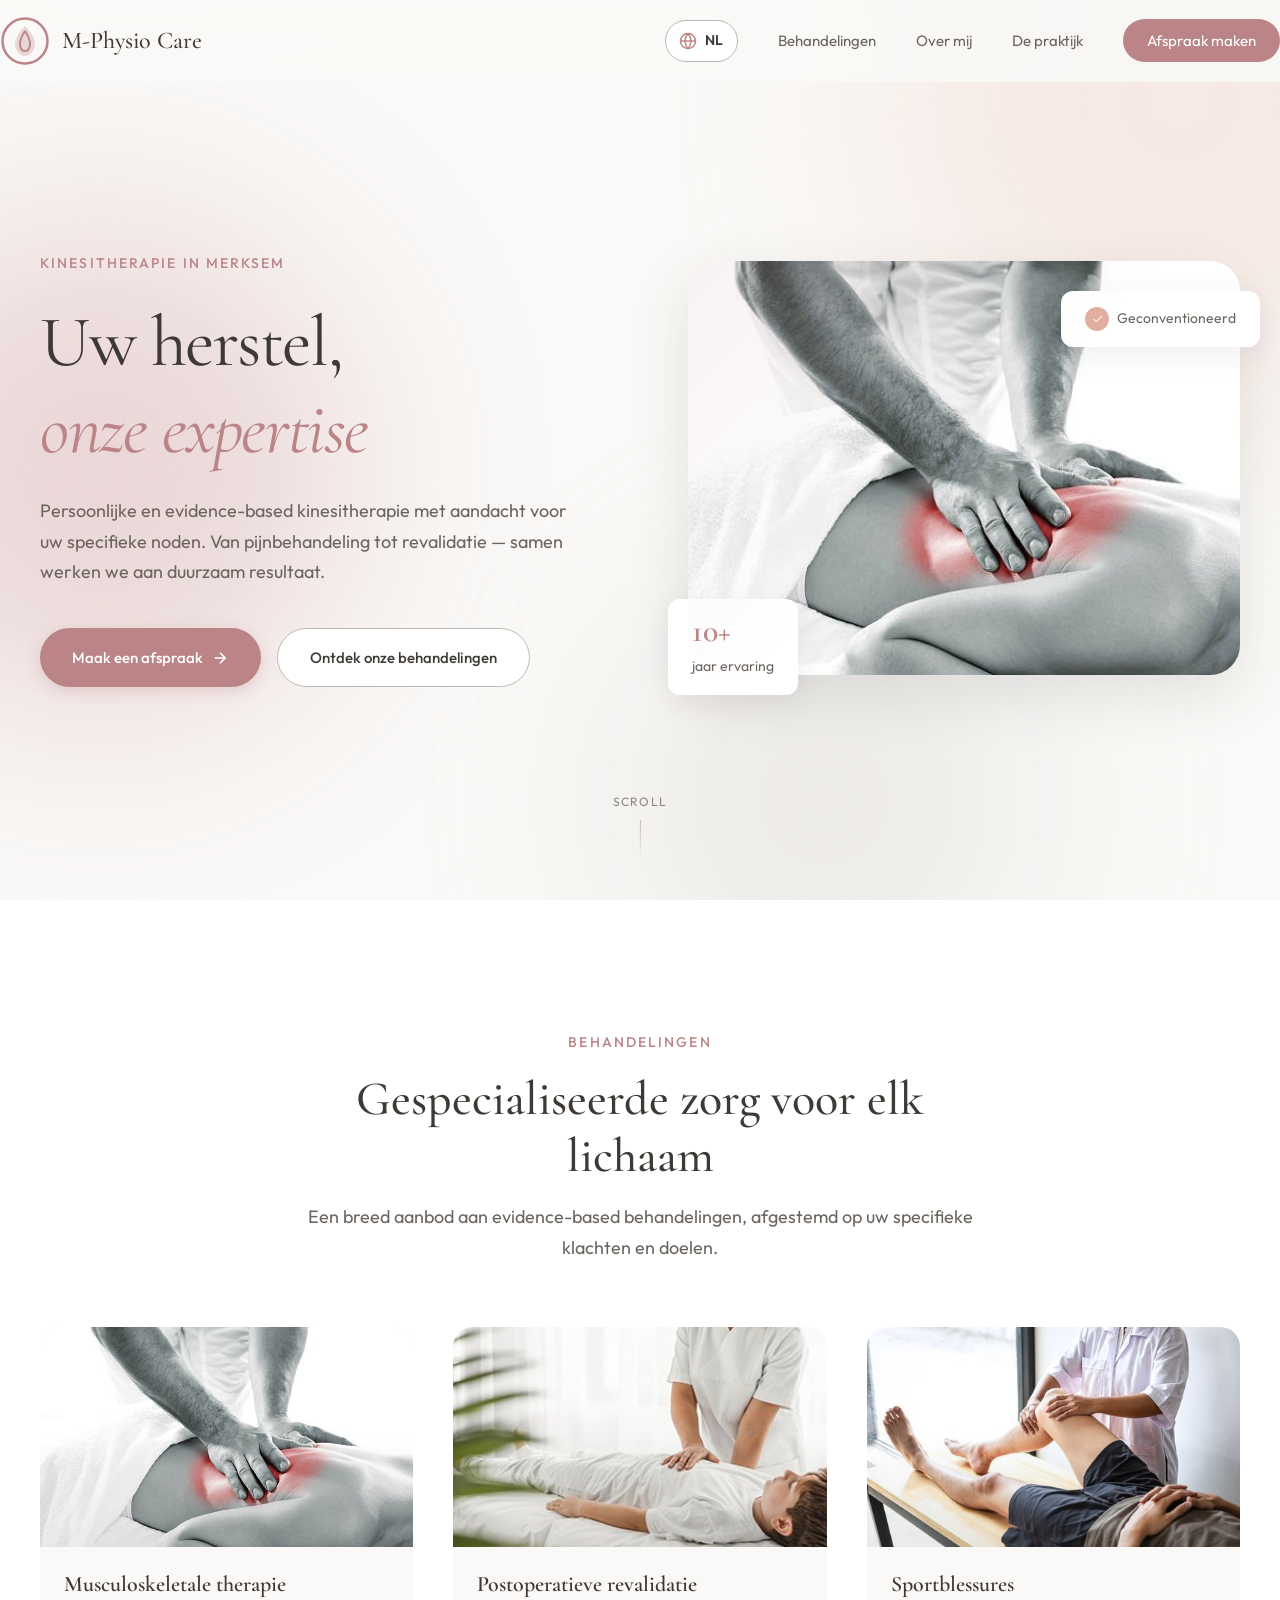
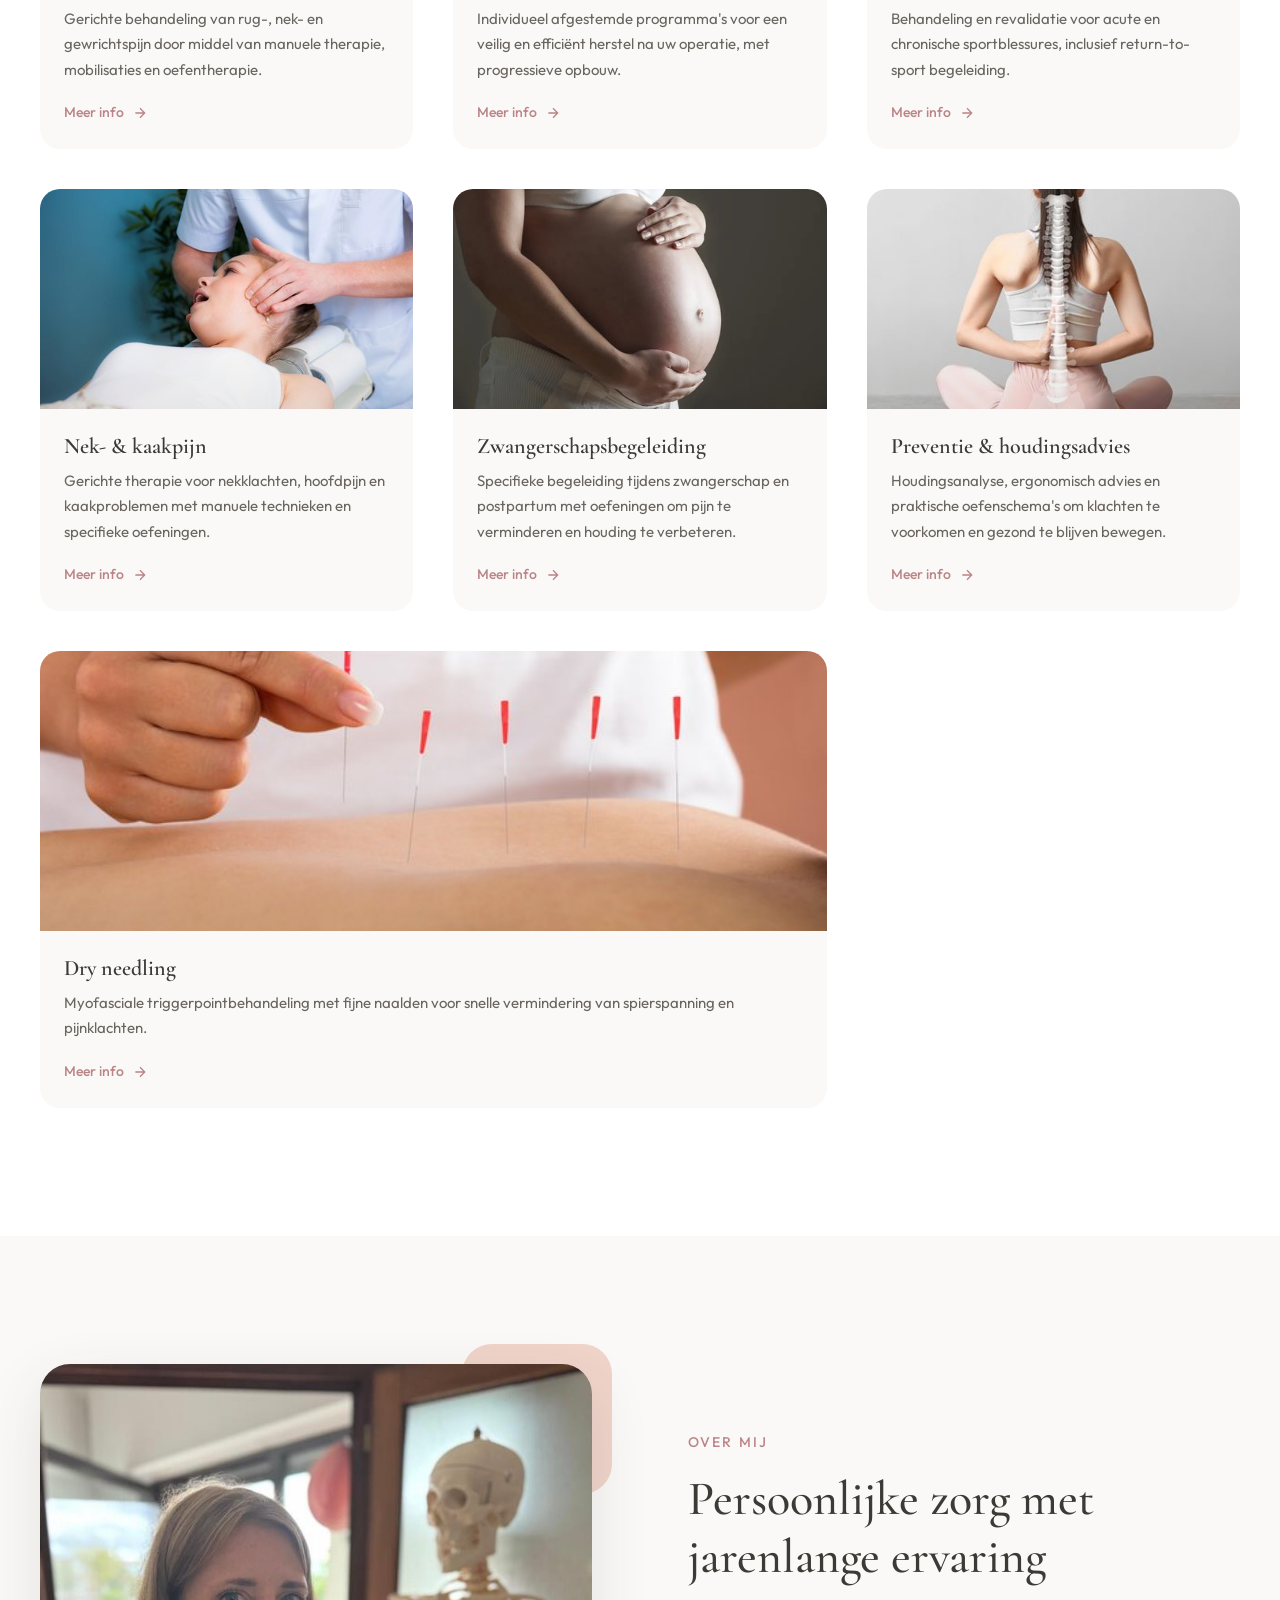
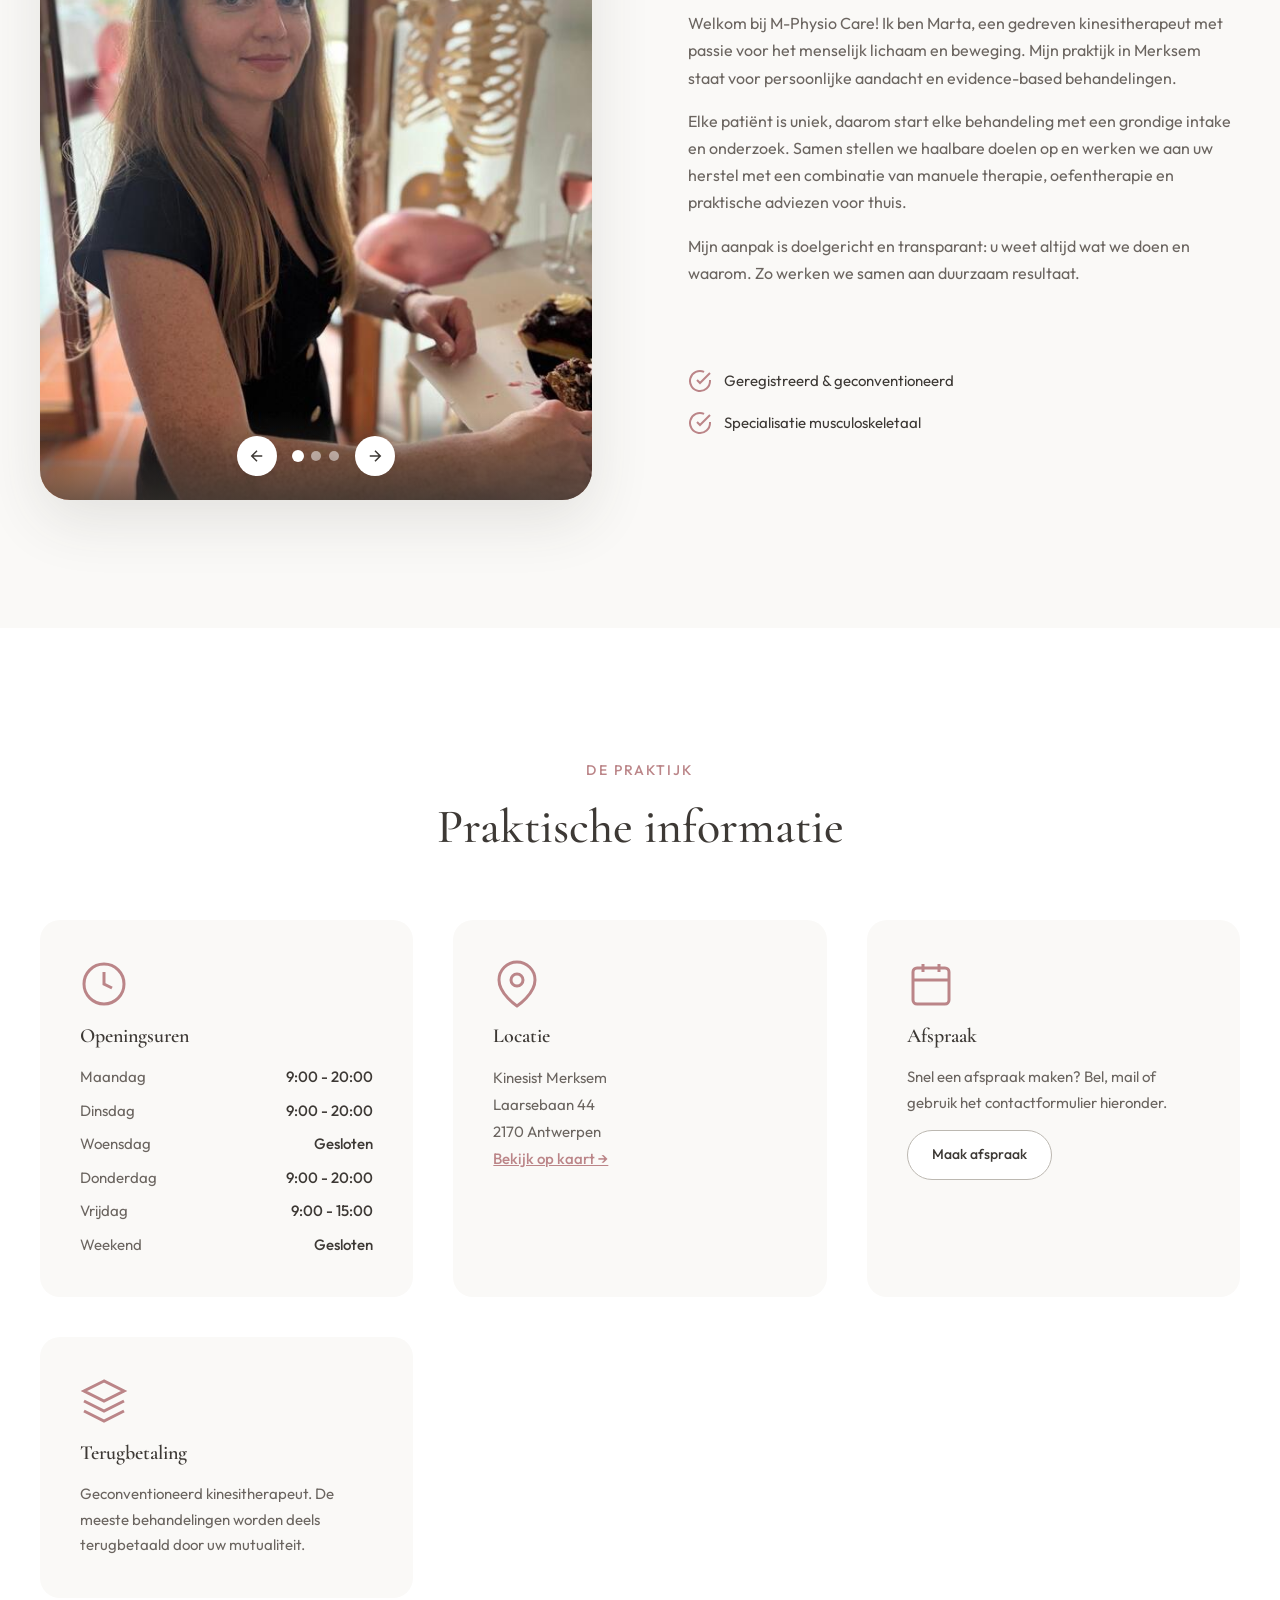
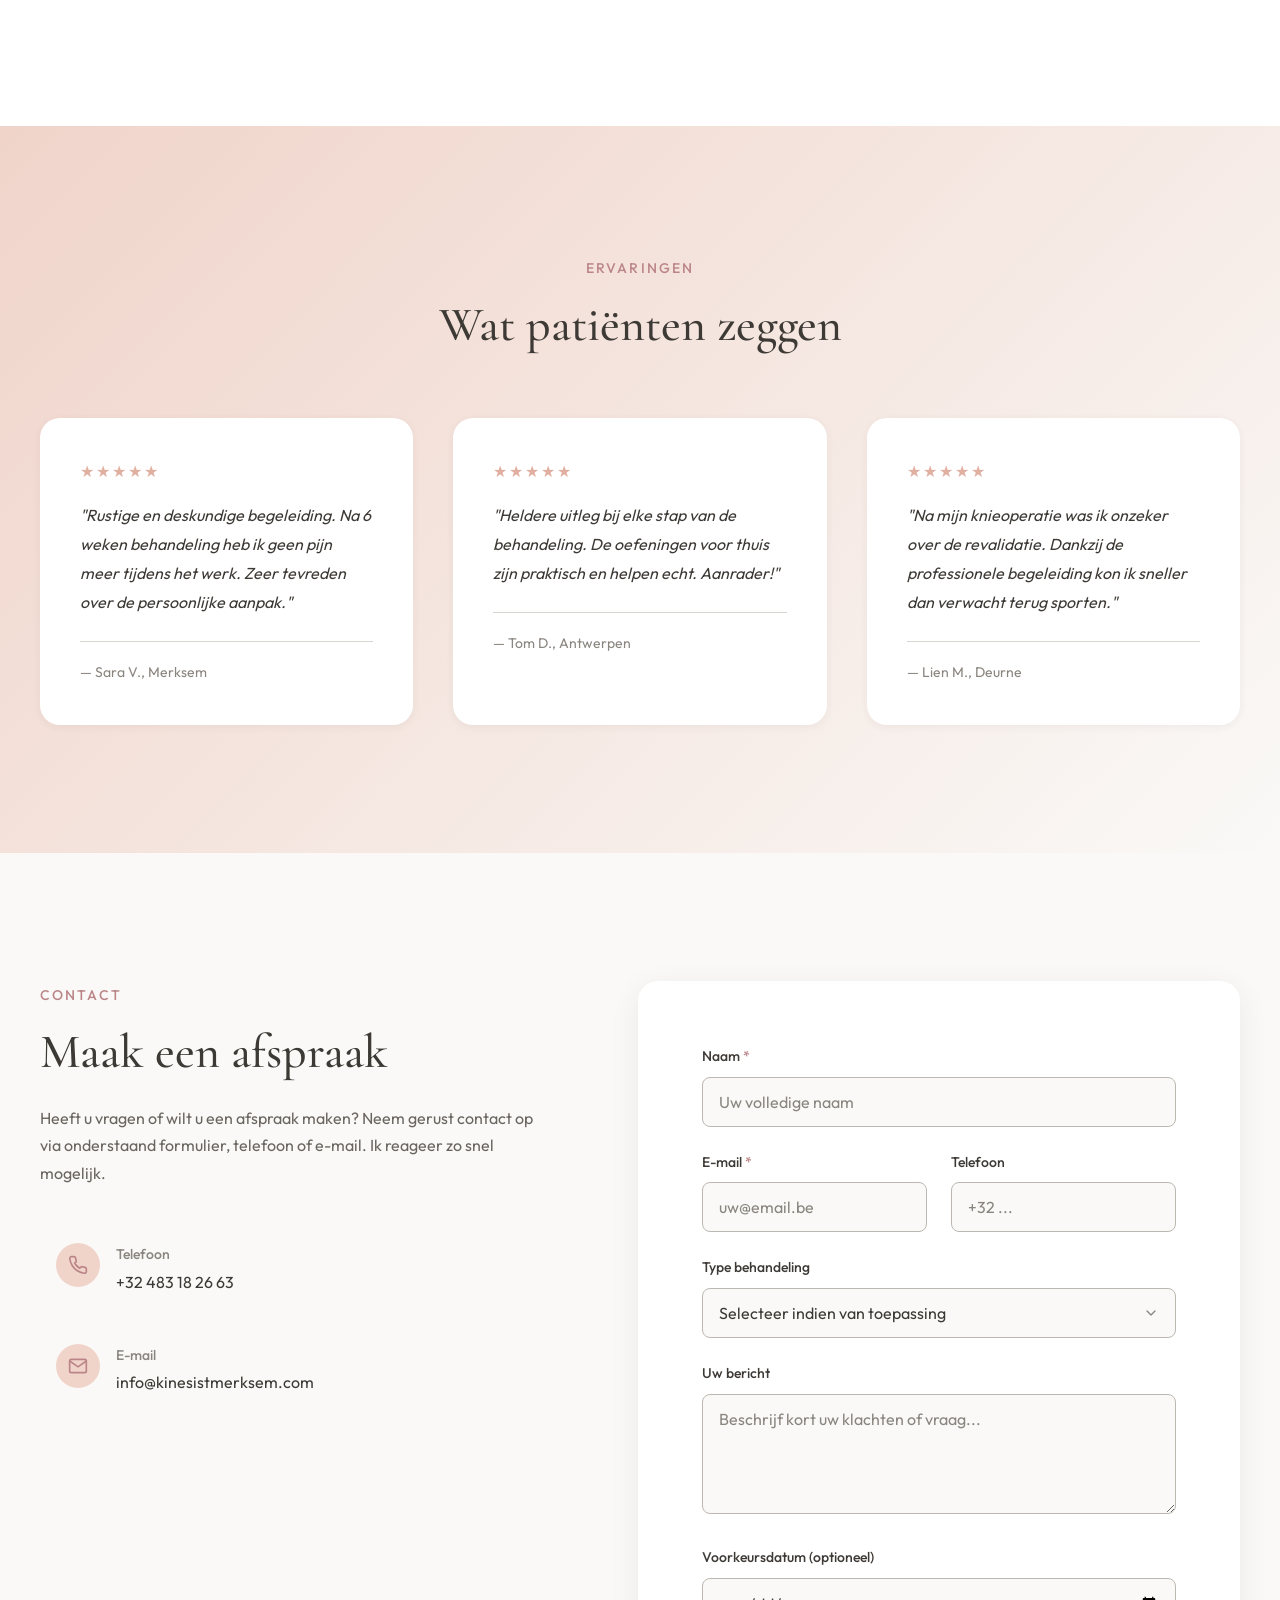
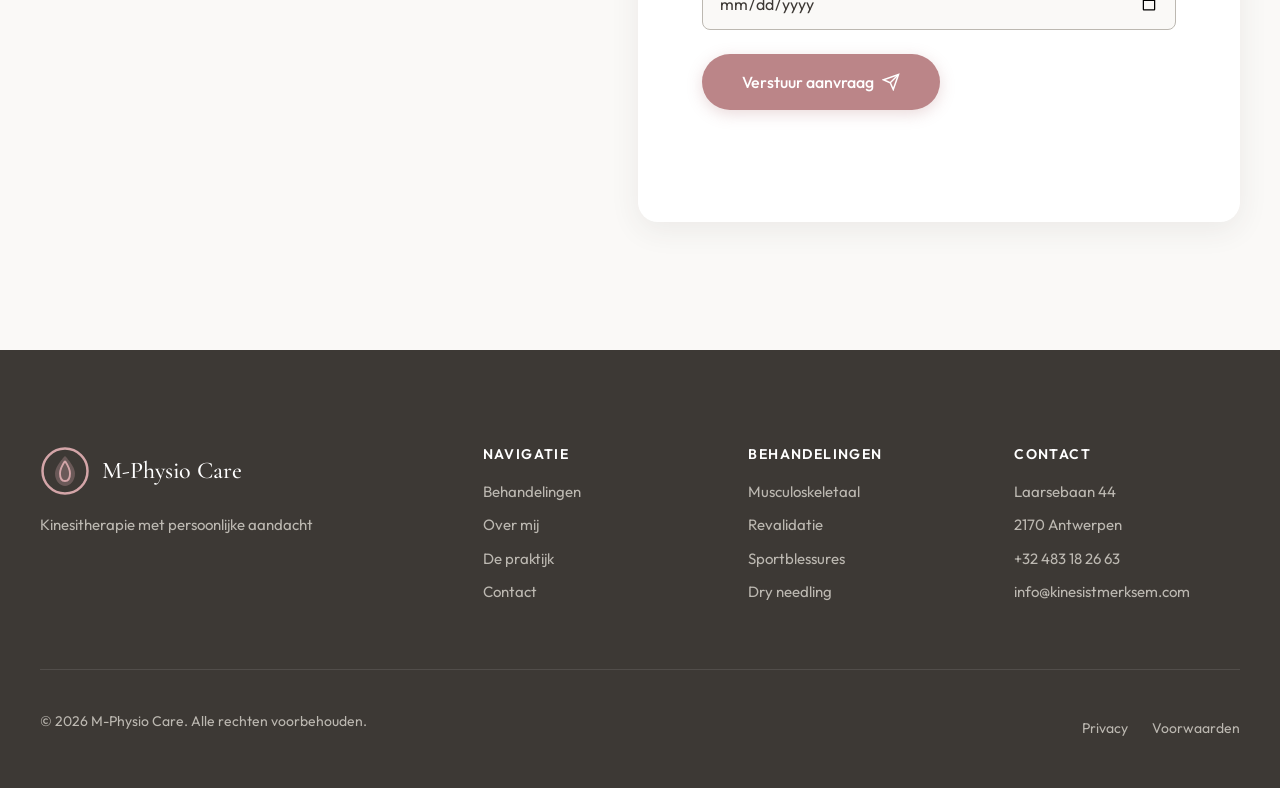
==== index.html @ f0f941fb "Eerste versie website M-Physio Care (NL + PL)" ====
<!DOCTYPE html>
<html lang="nl">
<head>
    <meta charset="UTF-8">
    <meta name="viewport" content="width=device-width, initial-scale=1.0">
    <meta name="description" content="M-Physio Care — Kinesitherapie in Merksem. Gespecialiseerde behandeling voor pijn, revalidatie, sportblessures en zwangerschapsbegeleiding. Persoonlijke aanpak met duurzaam resultaat.">
    <meta name="keywords" content="kinesitherapie, Merksem, fysiotherapie, revalidatie, sportblessures, dry needling, nekpijn, rugpijn">
    <meta name="author" content="M-Physio Care">
    
    <!-- Open Graph -->
    <meta property="og:title" content="M-Physio Care | Kinesitherapie Merksem">
    <meta property="og:description" content="Persoonlijke kinesitherapie met aandacht voor uw herstel. Evidence-based behandelingen voor pijn, revalidatie en houdingsoptimalisatie.">
    <meta property="og:type" content="website">
    <meta property="og:url" content="https://kinesistmerksem.com">
    
    <title>M-Physio Care | Kinesitherapie Merksem</title>
    
    <!-- Preconnect for better performance -->
    <link rel="preconnect" href="https://fonts.googleapis.com">
    <link rel="preconnect" href="https://fonts.gstatic.com" crossorigin>
    
    <!-- Preload critical resources -->
    <link rel="preload" href="css/styles.css" as="style">
    <link rel="preload" href="img/logo.svg" as="image">
    
    <!-- Fonts - loaded with display=swap for better performance -->
    <link href="https://fonts.googleapis.com/css2?family=Cormorant+Garamond:ital,wght@0,400;0,500;0,600;1,400&family=Outfit:wght@300;400;500;600&display=swap" rel="stylesheet">
    
    <!-- Main stylesheet -->
    <link rel="stylesheet" href="css/styles.css">
    
    <!-- Critical CSS for above-the-fold content (inline for faster rendering) -->
    <style>
        /* Critical inline CSS for faster first paint */
        body { font-family: 'Outfit', -apple-system, sans-serif; background-color: #FAF9F7; }
        .header { position: fixed; top: 0; left: 0; width: 100%; z-index: 1000; background: rgba(250, 249, 247, 0.85); }
        .logo { display: flex; align-items: center; gap: 0.75rem; }
        .logo-icon { width: 50px; height: 50px; }
        .hero { min-height: 100vh; padding-top: 100px; }
    </style>
</head>
<body>
    <!-- Decorative background elements -->
    <div class="bg-decoration">
        <div class="bg-circle bg-circle-1"></div>
        <div class="bg-circle bg-circle-2"></div>
        <div class="bg-circle bg-circle-3"></div>
    </div>

    <!-- Header -->
    <header class="header" id="header">
        <div class="container header-inner">
            <a href="#" class="logo">
                <span class="logo-icon">
                    <svg viewBox="0 0 40 40" fill="none" xmlns="http://www.w3.org/2000/svg">
                        <circle cx="20" cy="20" r="18" stroke="currentColor" stroke-width="2"/>
                        <path d="M20 8 C20 8, 12 16, 12 22 C12 28, 16 32, 20 32 C24 32, 28 28, 28 22 C28 16, 20 8, 20 8 Z" fill="currentColor" opacity="0.3"/>
                        <path d="M20 12 Q16 18, 16 22 Q16 28, 20 28 Q24 28, 24 22 Q24 18, 20 12" stroke="currentColor" stroke-width="1.5" fill="none"/>
                    </svg>
                </span>
                <span class="logo-text">M-Physio Care</span>
            </a>
            
            <nav class="nav" id="nav">
                <ul class="nav-list">
                    <li>
                        <!-- Language Switcher -->
                        <div class="lang-switcher" id="langSwitcher">
                            <a href="index-pl.html" class="lang-btn" title="Zmień na Polski">
                                <svg viewBox="0 0 24 24" fill="none" stroke="currentColor" stroke-width="2">
                                    <circle cx="12" cy="12" r="10"/>
                                    <line x1="2" y1="12" x2="22" y2="12"/>
                                    <path d="M12 2a15.3 15.3 0 0 1 4 10 15.3 15.3 0 0 1-4 10 15.3 15.3 0 0 1-4-10 15.3 15.3 0 0 1 4-10z"/>
                                </svg>
                                <span class="lang-text">NL</span>
                            </a>
                        </div>
                    </li>
                    <li><a href="#diensten" class="nav-link">Behandelingen</a></li>
                    <li><a href="#over" class="nav-link">Over mij</a></li>
                    <li><a href="#praktijk" class="nav-link">De praktijk</a></li>
                    <li><a href="#contact" class="nav-link nav-cta">Afspraak maken</a></li>
                </ul>
            </nav>
            
            <button class="nav-toggle" id="navToggle" aria-label="Menu openen">
                <span></span>
                <span></span>
                <span></span>
            </button>
        </div>
    </header>

    <main>
        <!-- Language Detection Banner (voor Poolse gebruikers) -->
        <div class="lang-banner" id="langBanner">
            <div class="lang-banner-content">
                <span class="lang-banner-flag">🇵🇱</span>
                <span class="lang-banner-text">Strona dostępna po polsku!</span>
                <a href="index-pl.html" class="lang-banner-btn">Zmień język</a>
                <button class="lang-banner-close" onclick="closeLangBanner()" aria-label="Zamknij">
                    <svg viewBox="0 0 24 24" fill="none" stroke="currentColor" stroke-width="2">
                        <line x1="18" y1="6" x2="6" y2="18"/>
                        <line x1="6" y1="6" x2="18" y2="18"/>
                    </svg>
                </button>
            </div>
        </div>

        <!-- Hero Section -->
        <section class="hero">
            <div class="container hero-container">
                <div class="hero-content">
                    <span class="hero-eyebrow">Kinesitherapie in Merksem</span>
                    <h1 class="hero-title">
                        <span>Uw herstel,</span><br>
                        <span class="hero-title-accent">onze expertise</span>
                    </h1>
                    <p class="hero-text">
                        Persoonlijke en evidence-based kinesitherapie met aandacht voor uw specifieke noden. 
                        Van pijnbehandeling tot revalidatie — samen werken we aan duurzaam resultaat.
                    </p>
                    <div class="hero-actions">
                        <a href="#contact" class="btn btn-primary">
                            <span>Maak een afspraak</span>
                            <svg viewBox="0 0 24 24" fill="none" stroke="currentColor" stroke-width="2">
                                <path d="M5 12h14M12 5l7 7-7 7"/>
                            </svg>
                        </a>
                        <a href="#diensten" class="btn btn-secondary">Ontdek onze behandelingen</a>
                    </div>
                </div>
                
                <div class="hero-visual">
                    <div class="hero-image-wrapper">
                        <div class="hero-image-frame">
                            <img src="img/musculo.png" alt="Kinesitherapie behandeling" class="hero-image">
                        </div>
                        <div class="hero-card hero-card-1">
                            <span class="hero-card-number">10+</span>
                            <span class="hero-card-text">jaar ervaring</span>
                        </div>
                        <div class="hero-card hero-card-2">
                            <span class="hero-card-icon">✓</span>
                            <span class="hero-card-text">Geconventioneerd</span>
                        </div>
                    </div>
                </div>
            </div>
            
            <div class="hero-scroll">
                <span>Scroll</span>
                <div class="hero-scroll-line"></div>
            </div>
        </section>

        <!-- Services Section -->
        <section class="services" id="diensten">
            <div class="container">
                <header class="section-header">
                    <span class="section-eyebrow">Behandelingen</span>
                    <h2 class="section-title">Gespecialiseerde zorg voor elk lichaam</h2>
                    <p class="section-subtitle">
                        Een breed aanbod aan evidence-based behandelingen, afgestemd op uw specifieke klachten en doelen.
                    </p>
                </header>
                
                <div class="services-grid">
                    <article class="service-card">
                        <div class="service-image">
                            <img src="img/musculo.png" alt="Musculoskeletale therapie" loading="lazy">
                            <div class="service-image-overlay"></div>
                        </div>
                        <div class="service-content">
                            <h3 class="service-title">Musculoskeletale therapie</h3>
                            <p class="service-text">Gerichte behandeling van rug-, nek- en gewrichtspijn door middel van manuele therapie, mobilisaties en oefentherapie.</p>
                            <span class="service-link">
                                <span>Meer info</span>
                                <svg viewBox="0 0 24 24" fill="none" stroke="currentColor" stroke-width="2">
                                    <path d="M5 12h14M12 5l7 7-7 7"/>
                                </svg>
                            </span>
                        </div>
                    </article>

                    <article class="service-card">
                        <div class="service-image">
                            <img src="img/revalidatie.png" alt="Postoperatieve revalidatie" loading="lazy">
                            <div class="service-image-overlay"></div>
                        </div>
                        <div class="service-content">
                            <h3 class="service-title">Postoperatieve revalidatie</h3>
                            <p class="service-text">Individueel afgestemde programma's voor een veilig en efficiënt herstel na uw operatie, met progressieve opbouw.</p>
                            <span class="service-link">
                                <span>Meer info</span>
                                <svg viewBox="0 0 24 24" fill="none" stroke="currentColor" stroke-width="2">
                                    <path d="M5 12h14M12 5l7 7-7 7"/>
                                </svg>
                            </span>
                        </div>
                    </article>

                    <article class="service-card">
                        <div class="service-image">
                            <img src="img/sportblessure.png" alt="Sportblessures" loading="lazy">
                            <div class="service-image-overlay"></div>
                        </div>
                        <div class="service-content">
                            <h3 class="service-title">Sportblessures</h3>
                            <p class="service-text">Behandeling en revalidatie voor acute en chronische sportblessures, inclusief return-to-sport begeleiding.</p>
                            <span class="service-link">
                                <span>Meer info</span>
                                <svg viewBox="0 0 24 24" fill="none" stroke="currentColor" stroke-width="2">
                                    <path d="M5 12h14M12 5l7 7-7 7"/>
                                </svg>
                            </span>
                        </div>
                    </article>

                    <article class="service-card">
                        <div class="service-image">
                            <img src="img/nekkaak.png" alt="Nek- en kaakpijn" loading="lazy">
                            <div class="service-image-overlay"></div>
                        </div>
                        <div class="service-content">
                            <h3 class="service-title">Nek- & kaakpijn</h3>
                            <p class="service-text">Gerichte therapie voor nekklachten, hoofdpijn en kaakproblemen met manuele technieken en specifieke oefeningen.</p>
                            <span class="service-link">
                                <span>Meer info</span>
                                <svg viewBox="0 0 24 24" fill="none" stroke="currentColor" stroke-width="2">
                                    <path d="M5 12h14M12 5l7 7-7 7"/>
                                </svg>
                            </span>
                        </div>
                    </article>

                    <article class="service-card">
                        <div class="service-image">
                            <img src="img/zwanger.png" alt="Zwangerschapsbegeleiding" loading="lazy">
                            <div class="service-image-overlay"></div>
                        </div>
                        <div class="service-content">
                            <h3 class="service-title">Zwangerschapsbegeleiding</h3>
                            <p class="service-text">Specifieke begeleiding tijdens zwangerschap en postpartum met oefeningen om pijn te verminderen en houding te verbeteren.</p>
                            <span class="service-link">
                                <span>Meer info</span>
                                <svg viewBox="0 0 24 24" fill="none" stroke="currentColor" stroke-width="2">
                                    <path d="M5 12h14M12 5l7 7-7 7"/>
                                </svg>
                            </span>
                        </div>
                    </article>

                    <article class="service-card">
                        <div class="service-image">
                            <img src="img/houding.png" alt="Preventie en houdingsadvies" loading="lazy">
                            <div class="service-image-overlay"></div>
                        </div>
                        <div class="service-content">
                            <h3 class="service-title">Preventie & houdingsadvies</h3>
                            <p class="service-text">Houdingsanalyse, ergonomisch advies en praktische oefenschema's om klachten te voorkomen en gezond te blijven bewegen.</p>
                            <span class="service-link">
                                <span>Meer info</span>
                                <svg viewBox="0 0 24 24" fill="none" stroke="currentColor" stroke-width="2">
                                    <path d="M5 12h14M12 5l7 7-7 7"/>
                                </svg>
                            </span>
                        </div>
                    </article>

                    <article class="service-card service-card-highlight">
                        <div class="service-image">
                            <img src="img/dryneedling.png" alt="Dry needling" loading="lazy">
                            <div class="service-image-overlay"></div>
                        </div>
                        <div class="service-content">
                            <h3 class="service-title">Dry needling</h3>
                            <p class="service-text">Myofasciale triggerpointbehandeling met fijne naalden voor snelle vermindering van spierspanning en pijnklachten.</p>
                            <span class="service-link">
                                <span>Meer info</span>
                                <svg viewBox="0 0 24 24" fill="none" stroke="currentColor" stroke-width="2">
                                    <path d="M5 12h14M12 5l7 7-7 7"/>
                                </svg>
                            </span>
                        </div>
                    </article>
                </div>
            </div>
        </section>

        <!-- About Section -->
        <section class="about" id="over">
            <div class="container about-container">
                <div class="about-image-col">
                    <div class="about-image-wrapper">
                        <div class="about-slider" id="aboutSlider">
                            <div class="about-slider-track">
                                <div class="about-slide active">
                                    <img src="img/over-1.jpg" alt="Marta in de praktijk met anatomisch skelet" class="about-image">
                                </div>
                                <div class="about-slide">
                                    <img src="img/over-2.jpg" alt="M-Physio Care praktijk in Merksem" class="about-image">
                                </div>
                                <div class="about-slide">
                                    <img src="img/over-3.jpg" alt="Marta - Kinesitherapeut" class="about-image">
                                </div>
                            </div>
                            <div class="about-slider-nav">
                                <button class="slider-btn slider-btn-prev" aria-label="Vorige foto">
                                    <svg viewBox="0 0 24 24" fill="none" stroke="currentColor" stroke-width="2">
                                        <path d="M19 12H5M12 19l-7-7 7-7"/>
                                    </svg>
                                </button>
                                <div class="slider-dots">
                                    <button class="slider-dot active" data-slide="0" aria-label="Foto 1"></button>
                                    <button class="slider-dot" data-slide="1" aria-label="Foto 2"></button>
                                    <button class="slider-dot" data-slide="2" aria-label="Foto 3"></button>
                                </div>
                                <button class="slider-btn slider-btn-next" aria-label="Volgende foto">
                                    <svg viewBox="0 0 24 24" fill="none" stroke="currentColor" stroke-width="2">
                                        <path d="M5 12h14M12 5l7 7-7 7"/>
                                    </svg>
                                </button>
                            </div>
                        </div>
                        <div class="about-accent"></div>
                    </div>
                </div>
                
                <div class="about-content">
                    <span class="section-eyebrow">Over mij</span>
                    <h2 class="section-title">Persoonlijke zorg met jarenlange ervaring</h2>
                    
                    <div class="about-text">
                        <p>
                            Welkom bij M-Physio Care! Ik ben Marta, een gedreven kinesitherapeut met passie voor 
                            het menselijk lichaam en beweging. Mijn praktijk in Merksem staat voor persoonlijke 
                            aandacht en evidence-based behandelingen.
                        </p>
                        <p>
                            Elke patiënt is uniek, daarom start elke behandeling met een grondige intake en 
                            onderzoek. Samen stellen we haalbare doelen op en werken we aan uw herstel met een 
                            combinatie van manuele therapie, oefentherapie en praktische adviezen voor thuis.
                        </p>
                        <p>
                            Mijn aanpak is doelgericht en transparant: u weet altijd wat we doen en waarom. 
                            Zo werken we samen aan duurzaam resultaat.
                        </p>
                    </div>
                    
                    <div class="about-credentials">
                        <div class="credential">
                            <span class="credential-icon">
                                <svg viewBox="0 0 24 24" fill="none" stroke="currentColor" stroke-width="2">
                                    <path d="M22 11.08V12a10 10 0 1 1-5.93-9.14"/>
                                    <polyline points="22 4 12 14.01 9 11.01"/>
                                </svg>
                            </span>
                            <span class="credential-text">Master in de Kinesitherapie</span>
                        </div>
                        <div class="credential">
                            <span class="credential-icon">
                                <svg viewBox="0 0 24 24" fill="none" stroke="currentColor" stroke-width="2">
                                    <path d="M22 11.08V12a10 10 0 1 1-5.93-9.14"/>
                                    <polyline points="22 4 12 14.01 9 11.01"/>
                                </svg>
                            </span>
                            <span class="credential-text">Geregistreerd & geconventioneerd</span>
                        </div>
                        <div class="credential">
                            <span class="credential-icon">
                                <svg viewBox="0 0 24 24" fill="none" stroke="currentColor" stroke-width="2">
                                    <path d="M22 11.08V12a10 10 0 1 1-5.93-9.14"/>
                                    <polyline points="22 4 12 14.01 9 11.01"/>
                                </svg>
                            </span>
                            <span class="credential-text">Specialisatie musculoskeletaal</span>
                        </div>
                    </div>
                </div>
            </div>
        </section>

        <!-- Practice Info Section -->
        <section class="practice" id="praktijk">
            <div class="container">
                <header class="section-header">
                    <span class="section-eyebrow">De praktijk</span>
                    <h2 class="section-title">Praktische informatie</h2>
                </header>
                
                <div class="practice-grid">
                    <div class="practice-card">
                        <div class="practice-icon">
                            <svg viewBox="0 0 24 24" fill="none" stroke="currentColor" stroke-width="1.5">
                                <circle cx="12" cy="12" r="10"/>
                                <path d="M12 6v6l4 2"/>
                            </svg>
                        </div>
                        <h3>Openingsuren</h3>
                        <div class="practice-hours">
                            <div class="hours-row">
                                <span>Maandag</span>
                                <span>9:00 - 20:00</span>
                            </div>
                            <div class="hours-row">
                                <span>Dinsdag</span>
                                <span>9:00 - 20:00</span>
                            </div>
                            <div class="hours-row">
                                <span>Woensdag</span>
                                <span>Gesloten</span>
                            </div>
                            <div class="hours-row">
                                <span>Donderdag</span>
                                <span>9:00 - 20:00</span>
                            </div>
                            <div class="hours-row">
                                <span>Vrijdag</span>
                                <span>9:00 - 15:00</span>
                            </div>
                            <div class="hours-row">
                                <span>Weekend</span>
                                <span>Gesloten</span>
                            </div>
                        </div>
                    </div>
                    
                    <div class="practice-card">
                        <div class="practice-icon">
                            <svg viewBox="0 0 24 24" fill="none" stroke="currentColor" stroke-width="1.5">
                                <path d="M21 10c0 7-9 13-9 13s-9-6-9-13a9 9 0 0 1 18 0z"/>
                                <circle cx="12" cy="10" r="3"/>
                            </svg>
                        </div>
                        <h3>Locatie</h3>
                        <p class="practice-address">
                            Kinesist Merksem<br>
                            Laarsebaan 44<br>
                            2170 Antwerpen<br>
                            <button class="practice-map-link" onclick="openMapModal()">Bekijk op kaart →</button>
                        </p>
                    </div>
                    
                    <div class="practice-card">
                        <div class="practice-icon">
                            <svg viewBox="0 0 24 24" fill="none" stroke="currentColor" stroke-width="1.5">
                                <rect x="3" y="4" width="18" height="18" rx="2" ry="2"/>
                                <line x1="16" y1="2" x2="16" y2="6"/>
                                <line x1="8" y1="2" x2="8" y2="6"/>
                                <line x1="3" y1="10" x2="21" y2="10"/>
                            </svg>
                        </div>
                        <h3>Afspraak</h3>
                        <p>Snel een afspraak maken? Bel, mail of gebruik het contactformulier hieronder.</p>
                        <a href="#contact" class="btn btn-secondary btn-small">Maak afspraak</a>
                    </div>
                    
                    <div class="practice-card">
                        <div class="practice-icon">
                            <svg viewBox="0 0 24 24" fill="none" stroke="currentColor" stroke-width="1.5">
                                <path d="M12 2L2 7l10 5 10-5-10-5z"/>
                                <path d="M2 17l10 5 10-5"/>
                                <path d="M2 12l10 5 10-5"/>
                            </svg>
                        </div>
                        <h3>Terugbetaling</h3>
                        <p>Geconventioneerd kinesitherapeut. De meeste behandelingen worden deels terugbetaald door uw mutualiteit.</p>
                    </div>
                </div>
            </div>
        </section>

        <!-- Testimonials Section -->
        <section class="testimonials">
            <div class="container">
                <header class="section-header">
                    <span class="section-eyebrow">Ervaringen</span>
                    <h2 class="section-title">Wat patiënten zeggen</h2>
                </header>
                
                <div class="testimonials-grid">
                    <blockquote class="testimonial">
                        <div class="testimonial-content">
                            <div class="testimonial-stars">★★★★★</div>
                            <p>"Rustige en deskundige begeleiding. Na 6 weken behandeling heb ik geen pijn meer tijdens het werk. Zeer tevreden over de persoonlijke aanpak."</p>
                        </div>
                        <footer class="testimonial-footer">
                            <cite>— Sara V., Merksem</cite>
                        </footer>
                    </blockquote>
                    
                    <blockquote class="testimonial">
                        <div class="testimonial-content">
                            <div class="testimonial-stars">★★★★★</div>
                            <p>"Heldere uitleg bij elke stap van de behandeling. De oefeningen voor thuis zijn praktisch en helpen echt. Aanrader!"</p>
                        </div>
                        <footer class="testimonial-footer">
                            <cite>— Tom D., Antwerpen</cite>
                        </footer>
                    </blockquote>
                    
                    <blockquote class="testimonial">
                        <div class="testimonial-content">
                            <div class="testimonial-stars">★★★★★</div>
                            <p>"Na mijn knieoperatie was ik onzeker over de revalidatie. Dankzij de professionele begeleiding kon ik sneller dan verwacht terug sporten."</p>
                        </div>
                        <footer class="testimonial-footer">
                            <cite>— Lien M., Deurne</cite>
                        </footer>
                    </blockquote>
                </div>
            </div>
        </section>

        <!-- Contact Section -->
        <section class="contact" id="contact">
            <div class="container contact-container">
                <div class="contact-info">
                    <span class="section-eyebrow">Contact</span>
                    <h2 class="section-title">Maak een afspraak</h2>
                    <p class="contact-intro">
                        Heeft u vragen of wilt u een afspraak maken? Neem gerust contact op via 
                        onderstaand formulier, telefoon of e-mail. Ik reageer zo snel mogelijk.
                    </p>
                    
                    <div class="contact-methods">
                        <a href="tel:+32483182663" class="contact-method">
                            <span class="contact-method-icon">
                                <svg viewBox="0 0 24 24" fill="none" stroke="currentColor" stroke-width="2">
                                    <path d="M22 16.92v3a2 2 0 0 1-2.18 2 19.79 19.79 0 0 1-8.63-3.07 19.5 19.5 0 0 1-6-6 19.79 19.79 0 0 1-3.07-8.67A2 2 0 0 1 4.11 2h3a2 2 0 0 1 2 1.72 12.84 12.84 0 0 0 .7 2.81 2 2 0 0 1-.45 2.11L8.09 9.91a16 16 0 0 0 6 6l1.27-1.27a2 2 0 0 1 2.11-.45 12.84 12.84 0 0 0 2.81.7A2 2 0 0 1 22 16.92z"/>
                                </svg>
                            </span>
                            <span class="contact-method-text">
                                <strong>Telefoon</strong>
                                +32 483 18 26 63
                            </span>
                        </a>
                        
                        <a href="mailto:info@kinesistmerksem.com" class="contact-method">
                            <span class="contact-method-icon">
                                <svg viewBox="0 0 24 24" fill="none" stroke="currentColor" stroke-width="2">
                                    <path d="M4 4h16c1.1 0 2 .9 2 2v12c0 1.1-.9 2-2 2H4c-1.1 0-2-.9-2-2V6c0-1.1.9-2 2-2z"/>
                                    <polyline points="22,6 12,13 2,6"/>
                                </svg>
                            </span>
                            <span class="contact-method-text">
                                <strong>E-mail</strong>
                                info@kinesistmerksem.com
                            </span>
                        </a>
                    </div>
                </div>
                
                <form class="contact-form" id="contactForm" action="https://formspree.io/f/info@kinesistmerksem.com" method="POST">
                    <div class="form-group">
                        <label for="name">Naam <span class="required">*</span></label>
                        <input type="text" id="name" name="name" required placeholder="Uw volledige naam">
                    </div>
                    
                    <div class="form-row-2">
                        <div class="form-group">
                            <label for="email">E-mail <span class="required">*</span></label>
                            <input type="email" id="email" name="email" required placeholder="uw@email.be">
                        </div>
                        <div class="form-group">
                            <label for="phone">Telefoon</label>
                            <input type="tel" id="phone" name="phone" placeholder="+32 ...">
                        </div>
                    </div>
                    
                    <div class="form-group">
                        <label for="service">Type behandeling</label>
                        <select id="service" name="service">
                            <option value="">Selecteer indien van toepassing</option>
                            <option value="musculoskeletaal">Musculoskeletale therapie</option>
                            <option value="revalidatie">Postoperatieve revalidatie</option>
                            <option value="sport">Sportblessures</option>
                            <option value="nek-kaak">Nek- & kaakpijn</option>
                            <option value="zwangerschap">Zwangerschapsbegeleiding</option>
                            <option value="preventie">Preventie & houdingsadvies</option>
                            <option value="dryneedling">Dry needling</option>
                            <option value="andere">Andere</option>
                        </select>
                    </div>
                    
                    <div class="form-group">
                        <label for="message">Uw bericht</label>
                        <textarea id="message" name="message" rows="4" placeholder="Beschrijf kort uw klachten of vraag..."></textarea>
                    </div>
                    
                    <div class="form-group">
                        <label for="date">Voorkeursdatum (optioneel)</label>
                        <input type="date" id="date" name="voorkeursdatum">
                    </div>
                    
                    <!-- Hidden field for subject line in email -->
                    <input type="hidden" name="_subject" value="Nieuwe afspraak aanvraag via website">
                    
                    <div class="form-actions">
                        <button type="submit" class="btn btn-primary btn-large">
                            <span>Verstuur aanvraag</span>
                            <svg viewBox="0 0 24 24" fill="none" stroke="currentColor" stroke-width="2">
                                <line x1="22" y1="2" x2="11" y2="13"/>
                                <polygon points="22 2 15 22 11 13 2 9 22 2"/>
                            </svg>
                        </button>
                    </div>
                    
                    <div class="form-message" id="formMessage" role="status" aria-live="polite"></div>
                </form>
            </div>
        </section>
    </main>

    <!-- Footer -->
    <footer class="footer">
        <div class="container">
            <div class="footer-main">
                <div class="footer-brand">
                    <a href="#" class="logo">
                        <span class="logo-icon">
                            <svg viewBox="0 0 40 40" fill="none" xmlns="http://www.w3.org/2000/svg">
                                <circle cx="20" cy="20" r="18" stroke="currentColor" stroke-width="2"/>
                                <path d="M20 8 C20 8, 12 16, 12 22 C12 28, 16 32, 20 32 C24 32, 28 28, 28 22 C28 16, 20 8, 20 8 Z" fill="currentColor" opacity="0.3"/>
                                <path d="M20 12 Q16 18, 16 22 Q16 28, 20 28 Q24 28, 24 22 Q24 18, 20 12" stroke="currentColor" stroke-width="1.5" fill="none"/>
                            </svg>
                        </span>
                        <span class="logo-text">M-Physio Care</span>
                    </a>
                    <p class="footer-tagline">Kinesitherapie met persoonlijke aandacht</p>
                </div>
                
                <nav class="footer-nav">
                    <div class="footer-nav-col">
                        <h4>Navigatie</h4>
                        <ul>
                            <li><a href="#diensten">Behandelingen</a></li>
                            <li><a href="#over">Over mij</a></li>
                            <li><a href="#praktijk">De praktijk</a></li>
                            <li><a href="#contact">Contact</a></li>
                        </ul>
                    </div>
                    <div class="footer-nav-col">
                        <h4>Behandelingen</h4>
                        <ul>
                            <li><a href="#diensten">Musculoskeletaal</a></li>
                            <li><a href="#diensten">Revalidatie</a></li>
                            <li><a href="#diensten">Sportblessures</a></li>
                            <li><a href="#diensten">Dry needling</a></li>
                        </ul>
                    </div>
                    <div class="footer-nav-col">
                        <h4>Contact</h4>
                        <ul>
                            <li>Laarsebaan 44</li>
                            <li>2170 Antwerpen</li>
                            <li><a href="tel:+32483182663">+32 483 18 26 63</a></li>
                            <li><a href="mailto:info@kinesistmerksem.com">info@kinesistmerksem.com</a></li>
                        </ul>
                    </div>
                </nav>
            </div>
            
            <div class="footer-bottom">
                <p>&copy; <span id="year"></span> M-Physio Care. Alle rechten voorbehouden.</p>
                <div class="footer-links">
                    <a href="#">Privacy</a>
                    <a href="#">Voorwaarden</a>
                </div>
            </div>
        </div>
    </footer>

    <!-- Floating CTA -->
    <button class="floating-cta" id="floatingCta" aria-label="Maak een afspraak">
        <svg viewBox="0 0 24 24" fill="none" stroke="currentColor" stroke-width="2">
            <rect x="3" y="4" width="18" height="18" rx="2" ry="2"/>
            <line x1="16" y1="2" x2="16" y2="6"/>
            <line x1="8" y1="2" x2="8" y2="6"/>
            <line x1="3" y1="10" x2="21" y2="10"/>
        </svg>
        <span>Afspraak</span>
    </button>

    <!-- Map Modal -->
    <div class="map-modal" id="mapModal">
        <div class="map-modal-backdrop" onclick="closeMapModal()"></div>
        <div class="map-modal-content">
            <button class="map-modal-close" onclick="closeMapModal()" aria-label="Sluiten">
                <svg viewBox="0 0 24 24" fill="none" stroke="currentColor" stroke-width="2">
                    <line x1="18" y1="6" x2="6" y2="18"/>
                    <line x1="6" y1="6" x2="18" y2="18"/>
                </svg>
            </button>
            <h3>Openen met</h3>
            <p class="map-address">Laarsebaan 44, 2170 Antwerpen</p>
            <div class="map-options">
                <a href="https://www.google.com/maps/dir/?api=1&destination=Laarsebaan+44,+2170+Antwerpen,+Belgium" target="_blank" rel="noopener" class="map-option">
                    <span class="map-option-icon map-google">
                        <svg viewBox="0 0 24 24" fill="currentColor">
                            <path d="M12 2C8.13 2 5 5.13 5 9c0 5.25 7 13 7 13s7-7.75 7-13c0-3.87-3.13-7-7-7zm0 9.5c-1.38 0-2.5-1.12-2.5-2.5s1.12-2.5 2.5-2.5 2.5 1.12 2.5 2.5-1.12 2.5-2.5 2.5z"/>
                        </svg>
                    </span>
                    <span>Google Maps</span>
                </a>
                <a href="https://maps.apple.com/?daddr=Laarsebaan+44,+2170+Antwerpen,+Belgium" target="_blank" rel="noopener" class="map-option">
                    <span class="map-option-icon map-apple">
                        <svg viewBox="0 0 24 24" fill="currentColor">
                            <path d="M18.71 19.5c-.83 1.24-1.71 2.45-3.05 2.47-1.34.03-1.77-.79-3.29-.79-1.53 0-2 .77-3.27.82-1.31.05-2.3-1.32-3.14-2.53C4.25 17 2.94 12.45 4.7 9.39c.87-1.52 2.43-2.48 4.12-2.51 1.28-.02 2.5.87 3.29.87.78 0 2.26-1.07 3.81-.91.65.03 2.47.26 3.64 1.98-.09.06-2.17 1.28-2.15 3.81.03 3.02 2.65 4.03 2.68 4.04-.03.07-.42 1.44-1.38 2.83M13 3.5c.73-.83 1.94-1.46 2.94-1.5.13 1.17-.34 2.35-1.04 3.19-.69.85-1.83 1.51-2.95 1.42-.15-1.15.41-2.35 1.05-3.11z"/>
                        </svg>
                    </span>
                    <span>Apple Maps</span>
                </a>
                <a href="https://waze.com/ul?q=Laarsebaan+44,+2170+Antwerpen,+Belgium&navigate=yes" target="_blank" rel="noopener" class="map-option">
                    <span class="map-option-icon map-waze">
                        <svg viewBox="0 0 24 24" fill="currentColor">
                            <path d="M20.54 6.63c-1.21-3.87-5.26-5.54-9.54-4.54-3.77.88-6.58 4.29-6.96 8.16-.24 2.37.4 4.65 1.7 6.47-1.6.49-2.74 1.24-2.74 2.13 0 1.42 2.35 2.56 5.25 2.56 2.13 0 3.96-.63 4.78-1.53 2.4.07 4.53-.74 6.04-2.33 2.25-2.38 2.68-6.29 1.47-10.92zm-9.79 12.46c-.42 0-.76-.34-.76-.76s.34-.76.76-.76.76.34.76.76-.34.76-.76.76zm4.46-.76c0 .42-.34.76-.76.76s-.76-.34-.76-.76.34-.76.76-.76.76.34.76.76zm1.29-4.57c-.82.93-1.95 1.53-3.15 1.68-.23.03-.45-.12-.53-.34-.07-.22.02-.47.21-.59.93-.58 1.29-1.61.89-2.56-.41-.97-1.5-1.48-2.54-1.19-1.04.29-1.71 1.31-1.55 2.38.15 1-.39 1.94-1.29 2.25-.19.06-.39-.02-.49-.19-.1-.17-.08-.39.06-.53.73-.74.84-1.88.27-2.74-.58-.88-1.68-1.23-2.66-.85-.19.07-.41-.01-.51-.19-.1-.18-.06-.41.1-.54.96-.79 2.29-.88 3.36-.24 1.07.65 1.66 1.87 1.49 3.11-.14 1.02.58 1.95 1.59 2.04 1.01.1 1.92-.63 2.02-1.64.12-1.25.89-2.34 2.02-2.87 1.13-.53 2.44-.34 3.38.48.18.16.21.43.08.63-.14.2-.39.27-.6.17-.92-.42-2.01-.23-2.72.47z"/>
                        </svg>
                    </span>
                    <span>Waze</span>
                </a>
            </div>
        </div>
    </div>

    <script src="js/main.js"></script>
</body>
</html>
---- css/styles.css ----
/* ==========================================================================
   Mphysiocare — Kinesitherapie Merksem
   Custom CSS with warm, professional healthcare aesthetic
   ========================================================================== */

/* --------------------------------------------------------------------------
   CSS Custom Properties
   -------------------------------------------------------------------------- */
:root {
    /* Brand Colors */
    --color-primary: #BB8588;
    --color-primary-light: #d4a5a8;
    --color-primary-dark: #9a6b6e;
    --color-secondary: #E0AFA0;
    --color-secondary-light: #f0d4ca;
    --color-accent: #BCB8B1;
    --color-accent-light: #d8d5d0;
    --color-accent-dark: #9a968f;
    
    /* Neutrals */
    --color-white: #FFFFFF;
    --color-cream: #FAF9F7;
    --color-warm-gray: #F5F3F0;
    --color-text: #3D3935;
    --color-text-light: #6B6560;
    --color-text-muted: #8A857F;
    
    /* Typography */
    --font-display: 'Cormorant Garamond', Georgia, 'Times New Roman', serif;
    --font-body: 'Outfit', -apple-system, BlinkMacSystemFont, 'Segoe UI', sans-serif;
    
    /* Spacing */
    --space-xs: 0.5rem;
    --space-sm: 1rem;
    --space-md: 1.5rem;
    --space-lg: 2.5rem;
    --space-xl: 4rem;
    --space-2xl: 6rem;
    --space-3xl: 8rem;
    
    /* Layout */
    --container-max: 1280px;
    --container-narrow: 900px;
    
    /* Transitions */
    --transition-fast: 0.2s ease;
    --transition-base: 0.3s ease;
    --transition-slow: 0.5s ease;
    --transition-slower: 0.8s cubic-bezier(0.4, 0, 0.2, 1);
    
    /* Shadows */
    --shadow-sm: 0 2px 8px rgba(61, 57, 53, 0.06);
    --shadow-md: 0 8px 30px rgba(61, 57, 53, 0.08);
    --shadow-lg: 0 20px 60px rgba(61, 57, 53, 0.12);
    --shadow-glow: 0 0 40px rgba(187, 133, 136, 0.2);
    
    /* Border Radius */
    --radius-sm: 8px;
    --radius-md: 12px;
    --radius-lg: 20px;
    --radius-xl: 30px;
    --radius-full: 9999px;
}

/* --------------------------------------------------------------------------
   Reset & Base
   -------------------------------------------------------------------------- */
*,
*::before,
*::after {
    box-sizing: border-box;
    margin: 0;
    padding: 0;
}

html {
    scroll-behavior: smooth;
    -webkit-font-smoothing: antialiased;
    -moz-osx-font-smoothing: grayscale;
}

body {
    font-family: var(--font-body);
    font-size: 1rem;
    font-weight: 400;
    line-height: 1.7;
    color: var(--color-text);
    background-color: var(--color-cream);
    overflow-x: hidden;
}

img {
    max-width: 100%;
    height: auto;
    display: block;
}

a {
    color: inherit;
    text-decoration: none;
    transition: color var(--transition-fast);
}

button {
    font-family: inherit;
    cursor: pointer;
    border: none;
    background: none;
}

ul {
    list-style: none;
}

/* --------------------------------------------------------------------------
   Background Decorations
   -------------------------------------------------------------------------- */
.bg-decoration {
    position: fixed;
    top: 0;
    left: 0;
    width: 100%;
    height: 100%;
    pointer-events: none;
    z-index: -1;
    overflow: hidden;
}

.bg-circle {
    position: absolute;
    border-radius: 50%;
    filter: blur(100px);
    opacity: 0.4;
}

.bg-circle-1 {
    width: 600px;
    height: 600px;
    background: var(--color-secondary-light);
    top: -200px;
    right: -200px;
}

.bg-circle-2 {
    width: 500px;
    height: 500px;
    background: var(--color-primary-light);
    bottom: 20%;
    left: -150px;
}

.bg-circle-3 {
    width: 400px;
    height: 400px;
    background: var(--color-accent-light);
    bottom: -100px;
    right: 20%;
}

/* --------------------------------------------------------------------------
   Typography
   -------------------------------------------------------------------------- */
h1, h2, h3, h4, h5, h6 {
    font-family: var(--font-display);
    font-weight: 500;
    line-height: 1.2;
    color: var(--color-text);
}

h1 {
    font-size: clamp(2.5rem, 6vw, 4.5rem);
    font-weight: 400;
    letter-spacing: -0.02em;
}

h2 {
    font-size: clamp(2rem, 4vw, 3rem);
    font-weight: 500;
}

h3 {
    font-size: clamp(1.25rem, 2vw, 1.5rem);
    font-weight: 600;
}

h4 {
    font-size: 1.125rem;
    font-weight: 600;
}

p {
    margin-bottom: 1em;
}

p:last-child {
    margin-bottom: 0;
}

/* --------------------------------------------------------------------------
   Container
   -------------------------------------------------------------------------- */
.container {
    width: 100%;
    max-width: var(--container-max);
    margin: 0 auto;
    padding: 0 var(--space-md);
}

@media (min-width: 768px) {
    .container {
        padding: 0 var(--space-lg);
    }
}

/* --------------------------------------------------------------------------
   Section Styling
   -------------------------------------------------------------------------- */
.section-header {
    text-align: center;
    margin-bottom: var(--space-xl);
    max-width: 700px;
    margin-left: auto;
    margin-right: auto;
}

.section-eyebrow {
    display: inline-block;
    font-size: 0.875rem;
    font-weight: 500;
    text-transform: uppercase;
    letter-spacing: 0.15em;
    color: var(--color-primary);
    margin-bottom: var(--space-sm);
}

.section-title {
    margin-bottom: var(--space-sm);
}

.section-subtitle {
    font-size: 1.125rem;
    color: var(--color-text-light);
}

/* --------------------------------------------------------------------------
   Buttons
   -------------------------------------------------------------------------- */
.btn {
    display: inline-flex;
    align-items: center;
    justify-content: center;
    gap: 0.5rem;
    padding: 1rem 2rem;
    font-size: 0.9375rem;
    font-weight: 500;
    border-radius: var(--radius-full);
    transition: all var(--transition-base);
    white-space: nowrap;
}

.btn svg {
    width: 18px;
    height: 18px;
    transition: transform var(--transition-base);
}

.btn-primary {
    background: var(--color-primary);
    color: var(--color-white);
    box-shadow: 0 4px 15px rgba(187, 133, 136, 0.3);
}

.btn-primary:hover {
    background: var(--color-primary-dark);
    box-shadow: 0 6px 25px rgba(187, 133, 136, 0.4);
    transform: translateY(-2px);
}

.btn-primary:hover svg {
    transform: translateX(4px);
}

.btn-secondary {
    background: var(--color-white);
    color: var(--color-text);
    border: 1px solid var(--color-accent);
}

.btn-secondary:hover {
    background: var(--color-warm-gray);
    border-color: var(--color-accent-dark);
}

.btn-large {
    padding: 1.125rem 2.5rem;
    font-size: 1rem;
}

.btn-small {
    padding: 0.75rem 1.5rem;
    font-size: 0.875rem;
}

/* --------------------------------------------------------------------------
   Header
   -------------------------------------------------------------------------- */
.header {
    position: fixed;
    top: 0;
    left: 0;
    width: 100%;
    z-index: 1000;
    background: rgba(250, 249, 247, 0.85);
    backdrop-filter: blur(20px);
    -webkit-backdrop-filter: blur(20px);
    transition: all var(--transition-base);
}

.header.scrolled {
    box-shadow: var(--shadow-sm);
}

.header-inner {
    display: flex;
    align-items: center;
    justify-content: space-between;
    padding: var(--space-sm) 0;
    min-height: 70px;
}

/* Logo */
.logo {
    display: flex;
    align-items: center;
    gap: 0.75rem;
}

.logo-icon {
    width: 50px;
    height: 50px;
    color: var(--color-primary);
    display: flex;
    align-items: center;
    justify-content: center;
}

.logo-icon .logo-img {
    width: 100%;
    height: 100%;
    object-fit: contain;
}

.logo-text {
    font-family: var(--font-display);
    font-size: 1.5rem;
    font-weight: 500;
    color: var(--color-text);
}

/* Navigation */
.nav-list {
    display: flex;
    align-items: center;
    gap: var(--space-lg);
}

.nav-link {
    font-size: 0.9375rem;
    font-weight: 400;
    color: var(--color-text-light);
    transition: color var(--transition-fast);
    position: relative;
}

.nav-link::after {
    content: '';
    position: absolute;
    bottom: -4px;
    left: 0;
    width: 0;
    height: 2px;
    background: var(--color-primary);
    transition: width var(--transition-base);
}

.nav-link:hover {
    color: var(--color-text);
}

.nav-link:hover::after {
    width: 100%;
}

.nav-cta {
    background: var(--color-primary);
    color: var(--color-white) !important;
    padding: 0.75rem 1.5rem;
    border-radius: var(--radius-full);
}

.nav-cta::after {
    display: none;
}

.nav-cta:hover {
    background: var(--color-primary-dark);
    transform: translateY(-2px);
}

/* Mobile Navigation Toggle */
.nav-toggle {
    display: none;
    flex-direction: column;
    gap: 5px;
    width: 28px;
    padding: 4px 0;
}

.nav-toggle span {
    display: block;
    width: 100%;
    height: 2px;
    background: var(--color-text);
    transition: all var(--transition-base);
}

@media (max-width: 768px) {
    .nav {
        position: fixed;
        top: 70px;
        left: 0;
        width: 100%;
        background: var(--color-cream);
        padding: var(--space-lg);
        transform: translateY(-100%);
        opacity: 0;
        visibility: hidden;
        transition: all var(--transition-base);
        box-shadow: var(--shadow-md);
    }
    
    .nav.active {
        transform: translateY(0);
        opacity: 1;
        visibility: visible;
    }
    
    .nav-list {
        flex-direction: column;
        gap: var(--space-md);
    }
    
    .nav-toggle {
        display: flex;
    }
    
    .nav-toggle.active span:nth-child(1) {
        transform: rotate(45deg) translate(5px, 5px);
    }
    
    .nav-toggle.active span:nth-child(2) {
        opacity: 0;
    }
    
    .nav-toggle.active span:nth-child(3) {
        transform: rotate(-45deg) translate(5px, -5px);
    }
}

/* --------------------------------------------------------------------------
   Hero Section
   -------------------------------------------------------------------------- */
.hero {
    min-height: 100vh;
    display: flex;
    flex-direction: column;
    justify-content: center;
    padding: calc(70px + var(--space-xl)) 0 var(--space-xl);
    position: relative;
}

.hero-container {
    display: grid;
    grid-template-columns: 1fr;
    gap: var(--space-xl);
    align-items: center;
}

@media (min-width: 1024px) {
    .hero-container {
        grid-template-columns: 1fr 1fr;
        gap: var(--space-2xl);
    }
}

.hero-content {
    max-width: 600px;
}

.hero-eyebrow {
    display: inline-block;
    font-size: 0.875rem;
    font-weight: 500;
    text-transform: uppercase;
    letter-spacing: 0.15em;
    color: var(--color-primary);
    margin-bottom: var(--space-md);
    animation: fadeInUp 0.8s ease forwards;
}

.hero-title {
    margin-bottom: var(--space-md);
    animation: fadeInUp 0.8s ease 0.1s forwards;
    opacity: 0;
}

.hero-title-accent {
    color: var(--color-primary);
    font-style: italic;
}

.hero-text {
    font-size: 1.125rem;
    color: var(--color-text-light);
    margin-bottom: var(--space-lg);
    animation: fadeInUp 0.8s ease 0.2s forwards;
    opacity: 0;
}

.hero-actions {
    display: flex;
    flex-wrap: wrap;
    gap: var(--space-sm);
    animation: fadeInUp 0.8s ease 0.3s forwards;
    opacity: 0;
}

/* Hero Visual */
.hero-visual {
    position: relative;
    animation: fadeIn 1s ease 0.4s forwards;
    opacity: 0;
}

.hero-image-wrapper {
    position: relative;
}

.hero-image-frame {
    position: relative;
    border-radius: var(--radius-xl);
    overflow: hidden;
    box-shadow: var(--shadow-lg);
}

.hero-image-frame::before {
    content: '';
    position: absolute;
    inset: 0;
    background: linear-gradient(135deg, rgba(187, 133, 136, 0.1) 0%, transparent 50%);
    z-index: 1;
}

.hero-image {
    width: 100%;
    height: auto;
    aspect-ratio: 4/3;
    object-fit: cover;
}

.hero-card {
    position: absolute;
    background: var(--color-white);
    padding: var(--space-sm) var(--space-md);
    border-radius: var(--radius-md);
    box-shadow: var(--shadow-md);
    display: flex;
    align-items: center;
    gap: 0.5rem;
}

.hero-card-1 {
    bottom: -20px;
    left: -20px;
    flex-direction: column;
    align-items: flex-start;
    animation: floatUp 3s ease-in-out infinite;
}

.hero-card-2 {
    top: 30px;
    right: -20px;
    animation: floatUp 3s ease-in-out infinite 0.5s;
}

.hero-card-number {
    font-family: var(--font-display);
    font-size: 2rem;
    font-weight: 600;
    color: var(--color-primary);
    line-height: 1;
}

.hero-card-text {
    font-size: 0.875rem;
    color: var(--color-text-light);
}

.hero-card-icon {
    width: 24px;
    height: 24px;
    background: var(--color-secondary);
    border-radius: 50%;
    display: flex;
    align-items: center;
    justify-content: center;
    font-size: 0.75rem;
    color: var(--color-white);
}

/* Scroll Indicator */
.hero-scroll {
    position: absolute;
    bottom: var(--space-lg);
    left: 50%;
    transform: translateX(-50%);
    display: flex;
    flex-direction: column;
    align-items: center;
    gap: 0.5rem;
    color: var(--color-text-muted);
    font-size: 0.75rem;
    text-transform: uppercase;
    letter-spacing: 0.1em;
}

.hero-scroll-line {
    width: 1px;
    height: 40px;
    background: linear-gradient(to bottom, var(--color-accent), transparent);
    animation: scrollPulse 2s ease-in-out infinite;
}

@media (max-width: 768px) {
    .hero-scroll {
        display: none;
    }
}

/* --------------------------------------------------------------------------
   Services Section
   -------------------------------------------------------------------------- */
.services {
    padding: var(--space-3xl) 0;
    background: var(--color-white);
}

.services-grid {
    display: grid;
    grid-template-columns: repeat(auto-fit, minmax(300px, 1fr));
    gap: var(--space-lg);
}

.service-card {
    position: relative;
    background: var(--color-cream);
    border-radius: var(--radius-lg);
    overflow: hidden;
    transition: all var(--transition-base);
}

.service-card:hover {
    transform: translateY(-8px);
    box-shadow: var(--shadow-lg);
}

.service-image {
    position: relative;
    height: 220px;
    overflow: hidden;
}

.service-image img {
    width: 100%;
    height: 100%;
    object-fit: cover;
    transition: transform var(--transition-slow);
}

.service-card:hover .service-image img {
    transform: scale(1.05);
}

.service-image-overlay {
    position: absolute;
    inset: 0;
    background: linear-gradient(to bottom, transparent 50%, rgba(61, 57, 53, 0.1) 100%);
}

.service-content {
    padding: var(--space-md);
}

.service-title {
    font-family: var(--font-display);
    font-size: 1.375rem;
    font-weight: 600;
    margin-bottom: 0.5rem;
    color: var(--color-text);
}

.service-text {
    font-size: 0.9375rem;
    color: var(--color-text-light);
    margin-bottom: var(--space-sm);
}

.service-link {
    display: inline-flex;
    align-items: center;
    gap: 0.5rem;
    font-size: 0.875rem;
    font-weight: 500;
    color: var(--color-primary);
    transition: gap var(--transition-fast);
}

.service-link svg {
    width: 16px;
    height: 16px;
    transition: transform var(--transition-fast);
}

.service-card:hover .service-link {
    gap: 0.75rem;
}

.service-card:hover .service-link svg {
    transform: translateX(4px);
}

.service-card-highlight {
    grid-column: span 1;
}

@media (min-width: 768px) {
    .service-card-highlight {
        grid-column: span 2;
    }
    
    .service-card-highlight .service-image {
        height: 280px;
    }
}

/* --------------------------------------------------------------------------
   About Section
   -------------------------------------------------------------------------- */
.about {
    padding: var(--space-3xl) 0;
}

.about-container {
    display: grid;
    grid-template-columns: 1fr;
    gap: var(--space-xl);
    align-items: center;
}

@media (min-width: 1024px) {
    .about-container {
        grid-template-columns: 1fr 1fr;
        gap: var(--space-2xl);
    }
}

.about-image-col {
    position: relative;
}

.about-image-wrapper {
    position: relative;
}

.about-image-frame {
    border-radius: var(--radius-xl);
    overflow: hidden;
    box-shadow: var(--shadow-lg);
}

.about-image {
    width: 100%;
    aspect-ratio: 4/5;
    object-fit: cover;
}

.about-accent {
    position: absolute;
    top: -20px;
    right: -20px;
    width: 150px;
    height: 150px;
    background: var(--color-secondary-light);
    border-radius: var(--radius-xl);
    z-index: -1;
}

/* About Section Slider */
.about-slider {
    position: relative;
    border-radius: var(--radius-xl);
    overflow: hidden;
    box-shadow: var(--shadow-lg);
}

.about-slider-track {
    position: relative;
    width: 100%;
    aspect-ratio: 3/4;
}

.about-slide {
    position: absolute;
    inset: 0;
    opacity: 0;
    transition: opacity var(--transition-slow);
}

.about-slide.active {
    opacity: 1;
}

.about-slide img {
    width: 100%;
    height: 100%;
    object-fit: cover;
}

.about-slider-nav {
    position: absolute;
    bottom: 0;
    left: 0;
    right: 0;
    display: flex;
    align-items: center;
    justify-content: center;
    gap: var(--space-sm);
    padding: var(--space-md);
    background: linear-gradient(to top, rgba(61, 57, 53, 0.7) 0%, transparent 100%);
}

.slider-btn {
    width: 40px;
    height: 40px;
    border-radius: 50%;
    background: var(--color-white);
    color: var(--color-text);
    display: flex;
    align-items: center;
    justify-content: center;
    transition: all var(--transition-fast);
    box-shadow: var(--shadow-sm);
}

.slider-btn:hover {
    background: var(--color-primary);
    color: var(--color-white);
    transform: scale(1.1);
}

.slider-btn svg {
    width: 18px;
    height: 18px;
}

.slider-dots {
    display: flex;
    align-items: center;
    gap: 0.5rem;
}

.slider-dot {
    width: 10px;
    height: 10px;
    border-radius: 50%;
    background: rgba(255, 255, 255, 0.5);
    transition: all var(--transition-fast);
}

.slider-dot:hover {
    background: rgba(255, 255, 255, 0.8);
}

.slider-dot.active {
    background: var(--color-white);
    transform: scale(1.2);
}

.about-content .section-title {
    margin-bottom: var(--space-md);
}

.about-text {
    margin-bottom: var(--space-lg);
}

.about-text p {
    color: var(--color-text-light);
}

.about-credentials {
    display: flex;
    flex-direction: column;
    gap: var(--space-sm);
}

.credential {
    display: flex;
    align-items: center;
    gap: 0.75rem;
}

.credential-icon {
    width: 24px;
    height: 24px;
    color: var(--color-primary);
    flex-shrink: 0;
}

.credential-icon svg {
    width: 100%;
    height: 100%;
}

.credential-text {
    font-size: 0.9375rem;
    color: var(--color-text);
}

/* --------------------------------------------------------------------------
   Practice Section
   -------------------------------------------------------------------------- */
.practice {
    padding: var(--space-3xl) 0;
    background: var(--color-white);
}

.practice-grid {
    display: grid;
    grid-template-columns: repeat(auto-fit, minmax(280px, 1fr));
    gap: var(--space-lg);
}

.practice-card {
    background: var(--color-cream);
    padding: var(--space-lg);
    border-radius: var(--radius-lg);
    transition: all var(--transition-base);
}

.practice-card:hover {
    box-shadow: var(--shadow-md);
}

.practice-icon {
    width: 48px;
    height: 48px;
    color: var(--color-primary);
    margin-bottom: var(--space-sm);
}

.practice-icon svg {
    width: 100%;
    height: 100%;
}

.practice-card h3 {
    font-family: var(--font-display);
    font-size: 1.25rem;
    margin-bottom: var(--space-sm);
}

.practice-card p {
    font-size: 0.9375rem;
    color: var(--color-text-light);
}

.practice-hours {
    display: flex;
    flex-direction: column;
    gap: 0.5rem;
}

.hours-row {
    display: flex;
    justify-content: space-between;
    font-size: 0.9375rem;
}

.hours-row span:first-child {
    color: var(--color-text-light);
}

.hours-row span:last-child {
    font-weight: 500;
}

.practice-address {
    line-height: 1.8;
}

.practice-map-link {
    color: var(--color-primary);
    font-weight: 500;
}

.practice-map-link:hover {
    text-decoration: underline;
}

/* --------------------------------------------------------------------------
   Testimonials Section
   -------------------------------------------------------------------------- */
.testimonials {
    padding: var(--space-3xl) 0;
    background: linear-gradient(135deg, var(--color-secondary-light) 0%, var(--color-cream) 100%);
}

.testimonials-grid {
    display: grid;
    grid-template-columns: repeat(auto-fit, minmax(320px, 1fr));
    gap: var(--space-lg);
}

.testimonial {
    background: var(--color-white);
    padding: var(--space-lg);
    border-radius: var(--radius-lg);
    box-shadow: var(--shadow-sm);
    transition: all var(--transition-base);
}

.testimonial:hover {
    transform: translateY(-4px);
    box-shadow: var(--shadow-md);
}

.testimonial-stars {
    color: var(--color-secondary);
    font-size: 1rem;
    letter-spacing: 2px;
    margin-bottom: var(--space-sm);
}

.testimonial-content p {
    font-size: 1rem;
    font-style: italic;
    color: var(--color-text);
    line-height: 1.8;
}

.testimonial-footer {
    margin-top: var(--space-md);
    padding-top: var(--space-sm);
    border-top: 1px solid var(--color-accent-light);
}

.testimonial-footer cite {
    font-size: 0.875rem;
    font-style: normal;
    color: var(--color-text-muted);
}

/* --------------------------------------------------------------------------
   Contact Section
   -------------------------------------------------------------------------- */
.contact {
    padding: var(--space-3xl) 0;
}

.contact-container {
    display: grid;
    grid-template-columns: 1fr;
    gap: var(--space-xl);
}

@media (min-width: 1024px) {
    .contact-container {
        grid-template-columns: 1fr 1.2fr;
        gap: var(--space-2xl);
    }
}

.contact-info .section-title {
    margin-bottom: var(--space-md);
}

.contact-intro {
    color: var(--color-text-light);
    margin-bottom: var(--space-lg);
}

.contact-methods {
    display: flex;
    flex-direction: column;
    gap: var(--space-sm);
}

.contact-method {
    display: flex;
    align-items: flex-start;
    gap: var(--space-sm);
    padding: var(--space-sm);
    border-radius: var(--radius-md);
    transition: background var(--transition-fast);
}

.contact-method:hover {
    background: var(--color-warm-gray);
}

.contact-method-icon {
    width: 44px;
    height: 44px;
    background: var(--color-secondary-light);
    border-radius: 50%;
    display: flex;
    align-items: center;
    justify-content: center;
    color: var(--color-primary);
    flex-shrink: 0;
}

.contact-method-icon svg {
    width: 20px;
    height: 20px;
}

.contact-method-text {
    display: flex;
    flex-direction: column;
    gap: 0.125rem;
}

.contact-method-text strong {
    font-size: 0.875rem;
    color: var(--color-text-muted);
    font-weight: 500;
}

/* Contact Form */
.contact-form {
    background: var(--color-white);
    padding: var(--space-lg);
    border-radius: var(--radius-lg);
    box-shadow: var(--shadow-md);
}

@media (min-width: 768px) {
    .contact-form {
        padding: var(--space-xl);
    }
}

.form-group {
    margin-bottom: var(--space-md);
}

.form-row-2 {
    display: grid;
    grid-template-columns: 1fr;
    gap: var(--space-md);
}

@media (min-width: 640px) {
    .form-row-2 {
        grid-template-columns: 1fr 1fr;
    }
}

.contact-form label {
    display: block;
    font-size: 0.875rem;
    font-weight: 500;
    color: var(--color-text);
    margin-bottom: 0.5rem;
}

.required {
    color: var(--color-primary);
}

.contact-form input,
.contact-form select,
.contact-form textarea {
    width: 100%;
    padding: 0.875rem 1rem;
    font-family: inherit;
    font-size: 1rem;
    color: var(--color-text);
    background: var(--color-cream);
    border: 1px solid var(--color-accent);
    border-radius: var(--radius-sm);
    transition: all var(--transition-fast);
}

.contact-form input:focus,
.contact-form select:focus,
.contact-form textarea:focus {
    outline: none;
    border-color: var(--color-primary);
    box-shadow: 0 0 0 3px rgba(187, 133, 136, 0.15);
}

.contact-form input::placeholder,
.contact-form textarea::placeholder {
    color: var(--color-text-muted);
}

.contact-form select {
    cursor: pointer;
    appearance: none;
    background-image: url("data:image/svg+xml,%3Csvg xmlns='http://www.w3.org/2000/svg' width='24' height='24' viewBox='0 0 24 24' fill='none' stroke='%238A857F' stroke-width='2' stroke-linecap='round' stroke-linejoin='round'%3E%3Cpolyline points='6 9 12 15 18 9'%3E%3C/polyline%3E%3C/svg%3E");
    background-repeat: no-repeat;
    background-position: right 1rem center;
    background-size: 16px;
    padding-right: 2.5rem;
}

.contact-form textarea {
    resize: vertical;
    min-height: 120px;
}

.form-actions {
    margin-top: var(--space-md);
}

.form-message {
    margin-top: var(--space-sm);
    padding: var(--space-sm);
    border-radius: var(--radius-sm);
    font-size: 0.9375rem;
}

.form-message.success {
    background: rgba(76, 175, 80, 0.1);
    color: #2e7d32;
}

.form-message.error {
    background: rgba(244, 67, 54, 0.1);
    color: #c62828;
}

/* --------------------------------------------------------------------------
   Footer
   -------------------------------------------------------------------------- */
.footer {
    background: var(--color-text);
    color: var(--color-white);
    padding: var(--space-2xl) 0 var(--space-lg);
}

.footer-main {
    display: grid;
    grid-template-columns: 1fr;
    gap: var(--space-xl);
    margin-bottom: var(--space-xl);
}

@media (min-width: 768px) {
    .footer-main {
        grid-template-columns: 1fr 2fr;
    }
}

.footer-brand .logo {
    margin-bottom: var(--space-sm);
}

.footer-brand .logo-icon {
    color: var(--color-primary-light);
}

.footer-brand .logo-text {
    color: var(--color-white);
}

.footer-tagline {
    color: var(--color-accent);
    font-size: 0.9375rem;
}

.footer-nav {
    display: grid;
    grid-template-columns: repeat(auto-fit, minmax(150px, 1fr));
    gap: var(--space-lg);
}

.footer-nav h4 {
    font-family: var(--font-body);
    font-size: 0.875rem;
    font-weight: 600;
    text-transform: uppercase;
    letter-spacing: 0.1em;
    color: var(--color-white);
    margin-bottom: var(--space-sm);
}

.footer-nav ul {
    display: flex;
    flex-direction: column;
    gap: 0.5rem;
}

.footer-nav a,
.footer-nav li {
    font-size: 0.9375rem;
    color: var(--color-accent);
    transition: color var(--transition-fast);
}

.footer-nav a:hover {
    color: var(--color-white);
}

.footer-bottom {
    display: flex;
    flex-direction: column;
    gap: var(--space-sm);
    padding-top: var(--space-lg);
    border-top: 1px solid rgba(255, 255, 255, 0.1);
    text-align: center;
}

@media (min-width: 640px) {
    .footer-bottom {
        flex-direction: row;
        justify-content: space-between;
        align-items: center;
        text-align: left;
    }
}

.footer-bottom p {
    font-size: 0.875rem;
    color: var(--color-accent);
}

.footer-links {
    display: flex;
    gap: var(--space-md);
}

.footer-links a {
    font-size: 0.875rem;
    color: var(--color-accent);
}

.footer-links a:hover {
    color: var(--color-white);
}

/* --------------------------------------------------------------------------
   Floating CTA
   -------------------------------------------------------------------------- */
.floating-cta {
    position: fixed;
    bottom: var(--space-lg);
    right: var(--space-lg);
    display: flex;
    align-items: center;
    gap: 0.5rem;
    padding: 1rem 1.5rem;
    background: var(--color-primary);
    color: var(--color-white);
    border-radius: var(--radius-full);
    box-shadow: var(--shadow-lg), var(--shadow-glow);
    z-index: 900;
    transition: all var(--transition-base);
    transform: translateY(100px);
    opacity: 0;
}

.floating-cta.visible {
    transform: translateY(0);
    opacity: 1;
}

.floating-cta:hover {
    transform: translateY(-4px);
    box-shadow: var(--shadow-lg), 0 0 60px rgba(187, 133, 136, 0.4);
}

.floating-cta svg {
    width: 20px;
    height: 20px;
}

.floating-cta span {
    font-weight: 500;
    font-size: 0.9375rem;
}

@media (max-width: 640px) {
    .floating-cta {
        bottom: var(--space-sm);
        right: var(--space-sm);
        padding: 0.875rem 1.25rem;
    }
    
    .floating-cta span {
        display: none;
    }
    
    .floating-cta svg {
        width: 24px;
        height: 24px;
    }
}

/* --------------------------------------------------------------------------
   Animations
   -------------------------------------------------------------------------- */
@keyframes fadeIn {
    from {
        opacity: 0;
    }
    to {
        opacity: 1;
    }
}

@keyframes fadeInUp {
    from {
        opacity: 0;
        transform: translateY(30px);
    }
    to {
        opacity: 1;
        transform: translateY(0);
    }
}

@keyframes floatUp {
    0%, 100% {
        transform: translateY(0);
    }
    50% {
        transform: translateY(-10px);
    }
}

@keyframes scrollPulse {
    0%, 100% {
        opacity: 0.5;
        transform: scaleY(1);
    }
    50% {
        opacity: 1;
        transform: scaleY(1.2);
    }
}

/* Scroll-triggered animations */
.animate-on-scroll {
    opacity: 0;
    transform: translateY(40px);
    transition: all var(--transition-slower);
}

.animate-on-scroll.visible {
    opacity: 1;
    transform: translateY(0);
}

/* --------------------------------------------------------------------------
   Utility Classes
   -------------------------------------------------------------------------- */
.sr-only {
    position: absolute;
    width: 1px;
    height: 1px;
    padding: 0;
    margin: -1px;
    overflow: hidden;
    clip: rect(0, 0, 0, 0);
    white-space: nowrap;
    border: 0;
}

/* Print Styles */
@media print {
    .header,
    .floating-cta,
    .hero-scroll,
    .bg-decoration {
        display: none;
    }
    
    body {
        background: white;
        color: black;
    }
}

/* --------------------------------------------------------------------------
   Language Switcher
   -------------------------------------------------------------------------- */
.lang-switcher {
    display: flex;
    align-items: center;
}

.lang-btn {
    display: flex;
    align-items: center;
    gap: 0.5rem;
    padding: 0.5rem 0.85rem;
    background: var(--color-white);
    border: 1px solid var(--color-accent);
    border-radius: var(--radius-full);
    cursor: pointer;
    transition: all var(--transition-base);
    font-family: var(--font-body);
    font-size: 0.875rem;
    font-weight: 600;
    color: var(--color-text);
    text-decoration: none;
}

.lang-btn:hover {
    background: var(--color-warm-gray);
    border-color: var(--color-primary);
}

.lang-btn svg {
    width: 18px;
    height: 18px;
    color: var(--color-primary);
}

.lang-text {
    font-weight: 600;
}

/* Mobile language switcher */
@media (max-width: 767px) {
    .lang-switcher {
        margin-right: 0;
    }
}

/* --------------------------------------------------------------------------
   Language Detection Banner (Optie 2)
   -------------------------------------------------------------------------- */
.lang-banner {
    position: fixed;
    bottom: 0;
    left: 0;
    right: 0;
    background: linear-gradient(135deg, var(--color-primary) 0%, var(--color-primary-dark) 100%);
    color: white;
    padding: 0.875rem 1rem;
    z-index: 1500;
    transform: translateY(100%);
    transition: transform 0.4s ease-out;
    box-shadow: 0 -4px 20px rgba(0, 0, 0, 0.15);
}

.lang-banner.visible {
    transform: translateY(0);
}

.lang-banner.hidden {
    display: none;
}

.lang-banner-content {
    max-width: 600px;
    margin: 0 auto;
    display: flex;
    align-items: center;
    justify-content: center;
    gap: 0.75rem;
    flex-wrap: wrap;
}

.lang-banner-flag {
    font-size: 1.5rem;
}

.lang-banner-text {
    font-size: 0.95rem;
    font-weight: 500;
}

.lang-banner-btn {
    background: white;
    color: var(--color-primary-dark);
    padding: 0.5rem 1.25rem;
    border-radius: var(--radius-full);
    font-weight: 600;
    font-size: 0.875rem;
    text-decoration: none;
    transition: all var(--transition-fast);
}

.lang-banner-btn:hover {
    background: var(--color-warm-gray);
    transform: scale(1.05);
}

.lang-banner-close {
    background: rgba(255, 255, 255, 0.2);
    border: none;
    border-radius: 50%;
    width: 32px;
    height: 32px;
    display: flex;
    align-items: center;
    justify-content: center;
    cursor: pointer;
    transition: all var(--transition-fast);
    margin-left: 0.5rem;
}

.lang-banner-close:hover {
    background: rgba(255, 255, 255, 0.3);
}

.lang-banner-close svg {
    width: 18px;
    height: 18px;
    color: white;
}

@media (max-width: 480px) {
    .lang-banner {
        padding: 1rem;
    }
    
    .lang-banner-content {
        gap: 0.5rem;
    }
    
    .lang-banner-text {
        font-size: 0.85rem;
        flex: 1 1 100%;
        text-align: center;
        order: 1;
    }
    
    .lang-banner-flag {
        order: 0;
    }
    
    .lang-banner-btn {
        order: 2;
        flex: 1;
    }
    
    .lang-banner-close {
        order: 0;
        position: absolute;
        top: 0.5rem;
        right: 0.5rem;
        width: 28px;
        height: 28px;
    }
}

/* --------------------------------------------------------------------------
   Map Modal
   -------------------------------------------------------------------------- */
.map-modal {
    position: fixed;
    top: 0;
    left: 0;
    width: 100%;
    height: 100%;
    z-index: 2000;
    display: flex;
    align-items: center;
    justify-content: center;
    opacity: 0;
    visibility: hidden;
    transition: all var(--transition-base);
}

.map-modal.active {
    opacity: 1;
    visibility: visible;
}

.map-modal-backdrop {
    position: absolute;
    top: 0;
    left: 0;
    width: 100%;
    height: 100%;
    background: rgba(0, 0, 0, 0.5);
    backdrop-filter: blur(4px);
}

.map-modal-content {
    position: relative;
    background: var(--color-white);
    padding: var(--space-lg);
    border-radius: var(--radius-lg);
    box-shadow: var(--shadow-lg);
    max-width: 400px;
    width: 90%;
    text-align: center;
    transform: scale(0.9);
    transition: transform var(--transition-base);
}

.map-modal.active .map-modal-content {
    transform: scale(1);
}

.map-modal-close {
    position: absolute;
    top: 1rem;
    right: 1rem;
    width: 36px;
    height: 36px;
    display: flex;
    align-items: center;
    justify-content: center;
    background: var(--color-warm-gray);
    border: none;
    border-radius: 50%;
    cursor: pointer;
    transition: all var(--transition-fast);
}

.map-modal-close:hover {
    background: var(--color-accent);
}

.map-modal-close svg {
    width: 20px;
    height: 20px;
    color: var(--color-text);
}

.map-modal-content h3 {
    font-size: 1.5rem;
    margin-bottom: 0.5rem;
}

.map-address {
    color: var(--color-text-light);
    margin-bottom: var(--space-md);
}

.map-options {
    display: flex;
    flex-direction: column;
    gap: 0.75rem;
}

.map-option {
    display: flex;
    align-items: center;
    gap: 1rem;
    padding: 1rem 1.25rem;
    background: var(--color-warm-gray);
    border-radius: var(--radius-md);
    transition: all var(--transition-base);
    font-weight: 500;
}

.map-option:hover {
    background: var(--color-secondary-light);
    transform: translateX(5px);
}

.map-option-icon {
    width: 40px;
    height: 40px;
    display: flex;
    align-items: center;
    justify-content: center;
    border-radius: var(--radius-sm);
}

.map-option-icon svg {
    width: 24px;
    height: 24px;
}

.map-google {
    background: #4285f4;
    color: white;
}

.map-apple {
    background: #000;
    color: white;
}

.map-waze {
    background: #33ccff;
    color: white;
}

/* Practice map link as button */
.practice-map-link {
    background: none;
    border: none;
    color: var(--color-primary);
    cursor: pointer;
    font-family: var(--font-body);
    font-size: inherit;
    padding: 0;
    text-decoration: underline;
    transition: color var(--transition-fast);
}

.practice-map-link:hover {
    color: var(--color-primary-dark);
}
---- css/styles.css ----
/* ==========================================================================
   Mphysiocare — Kinesitherapie Merksem
   Custom CSS with warm, professional healthcare aesthetic
   ========================================================================== */

/* --------------------------------------------------------------------------
   CSS Custom Properties
   -------------------------------------------------------------------------- */
:root {
    /* Brand Colors */
    --color-primary: #BB8588;
    --color-primary-light: #d4a5a8;
    --color-primary-dark: #9a6b6e;
    --color-secondary: #E0AFA0;
    --color-secondary-light: #f0d4ca;
    --color-accent: #BCB8B1;
    --color-accent-light: #d8d5d0;
    --color-accent-dark: #9a968f;
    
    /* Neutrals */
    --color-white: #FFFFFF;
    --color-cream: #FAF9F7;
    --color-warm-gray: #F5F3F0;
    --color-text: #3D3935;
    --color-text-light: #6B6560;
    --color-text-muted: #8A857F;
    
    /* Typography */
    --font-display: 'Cormorant Garamond', Georgia, 'Times New Roman', serif;
    --font-body: 'Outfit', -apple-system, BlinkMacSystemFont, 'Segoe UI', sans-serif;
    
    /* Spacing */
    --space-xs: 0.5rem;
    --space-sm: 1rem;
    --space-md: 1.5rem;
    --space-lg: 2.5rem;
    --space-xl: 4rem;
    --space-2xl: 6rem;
    --space-3xl: 8rem;
    
    /* Layout */
    --container-max: 1280px;
    --container-narrow: 900px;
    
    /* Transitions */
    --transition-fast: 0.2s ease;
    --transition-base: 0.3s ease;
    --transition-slow: 0.5s ease;
    --transition-slower: 0.8s cubic-bezier(0.4, 0, 0.2, 1);
    
    /* Shadows */
    --shadow-sm: 0 2px 8px rgba(61, 57, 53, 0.06);
    --shadow-md: 0 8px 30px rgba(61, 57, 53, 0.08);
    --shadow-lg: 0 20px 60px rgba(61, 57, 53, 0.12);
    --shadow-glow: 0 0 40px rgba(187, 133, 136, 0.2);
    
    /* Border Radius */
    --radius-sm: 8px;
    --radius-md: 12px;
    --radius-lg: 20px;
    --radius-xl: 30px;
    --radius-full: 9999px;
}

/* --------------------------------------------------------------------------
   Reset & Base
   -------------------------------------------------------------------------- */
*,
*::before,
*::after {
    box-sizing: border-box;
    margin: 0;
    padding: 0;
}

html {
    scroll-behavior: smooth;
    -webkit-font-smoothing: antialiased;
    -moz-osx-font-smoothing: grayscale;
}

body {
    font-family: var(--font-body);
    font-size: 1rem;
    font-weight: 400;
    line-height: 1.7;
    color: var(--color-text);
    background-color: var(--color-cream);
    overflow-x: hidden;
}

img {
    max-width: 100%;
    height: auto;
    display: block;
}

a {
    color: inherit;
    text-decoration: none;
    transition: color var(--transition-fast);
}

button {
    font-family: inherit;
    cursor: pointer;
    border: none;
    background: none;
}

ul {
    list-style: none;
}

/* --------------------------------------------------------------------------
   Background Decorations
   -------------------------------------------------------------------------- */
.bg-decoration {
    position: fixed;
    top: 0;
    left: 0;
    width: 100%;
    height: 100%;
    pointer-events: none;
    z-index: -1;
    overflow: hidden;
}

.bg-circle {
    position: absolute;
    border-radius: 50%;
    filter: blur(100px);
    opacity: 0.4;
}

.bg-circle-1 {
    width: 600px;
    height: 600px;
    background: var(--color-secondary-light);
    top: -200px;
    right: -200px;
}

.bg-circle-2 {
    width: 500px;
    height: 500px;
    background: var(--color-primary-light);
    bottom: 20%;
    left: -150px;
}

.bg-circle-3 {
    width: 400px;
    height: 400px;
    background: var(--color-accent-light);
    bottom: -100px;
    right: 20%;
}

/* --------------------------------------------------------------------------
   Typography
   -------------------------------------------------------------------------- */
h1, h2, h3, h4, h5, h6 {
    font-family: var(--font-display);
    font-weight: 500;
    line-height: 1.2;
    color: var(--color-text);
}

h1 {
    font-size: clamp(2.5rem, 6vw, 4.5rem);
    font-weight: 400;
    letter-spacing: -0.02em;
}

h2 {
    font-size: clamp(2rem, 4vw, 3rem);
    font-weight: 500;
}

h3 {
    font-size: clamp(1.25rem, 2vw, 1.5rem);
    font-weight: 600;
}

h4 {
    font-size: 1.125rem;
    font-weight: 600;
}

p {
    margin-bottom: 1em;
}

p:last-child {
    margin-bottom: 0;
}

/* --------------------------------------------------------------------------
   Container
   -------------------------------------------------------------------------- */
.container {
    width: 100%;
    max-width: var(--container-max);
    margin: 0 auto;
    padding: 0 var(--space-md);
}

@media (min-width: 768px) {
    .container {
        padding: 0 var(--space-lg);
    }
}

/* --------------------------------------------------------------------------
   Section Styling
   -------------------------------------------------------------------------- */
.section-header {
    text-align: center;
    margin-bottom: var(--space-xl);
    max-width: 700px;
    margin-left: auto;
    margin-right: auto;
}

.section-eyebrow {
    display: inline-block;
    font-size: 0.875rem;
    font-weight: 500;
    text-transform: uppercase;
    letter-spacing: 0.15em;
    color: var(--color-primary);
    margin-bottom: var(--space-sm);
}

.section-title {
    margin-bottom: var(--space-sm);
}

.section-subtitle {
    font-size: 1.125rem;
    color: var(--color-text-light);
}

/* --------------------------------------------------------------------------
   Buttons
   -------------------------------------------------------------------------- */
.btn {
    display: inline-flex;
    align-items: center;
    justify-content: center;
    gap: 0.5rem;
    padding: 1rem 2rem;
    font-size: 0.9375rem;
    font-weight: 500;
    border-radius: var(--radius-full);
    transition: all var(--transition-base);
    white-space: nowrap;
}

.btn svg {
    width: 18px;
    height: 18px;
    transition: transform var(--transition-base);
}

.btn-primary {
    background: var(--color-primary);
    color: var(--color-white);
    box-shadow: 0 4px 15px rgba(187, 133, 136, 0.3);
}

.btn-primary:hover {
    background: var(--color-primary-dark);
    box-shadow: 0 6px 25px rgba(187, 133, 136, 0.4);
    transform: translateY(-2px);
}

.btn-primary:hover svg {
    transform: translateX(4px);
}

.btn-secondary {
    background: var(--color-white);
    color: var(--color-text);
    border: 1px solid var(--color-accent);
}

.btn-secondary:hover {
    background: var(--color-warm-gray);
    border-color: var(--color-accent-dark);
}

.btn-large {
    padding: 1.125rem 2.5rem;
    font-size: 1rem;
}

.btn-small {
    padding: 0.75rem 1.5rem;
    font-size: 0.875rem;
}

/* --------------------------------------------------------------------------
   Header
   -------------------------------------------------------------------------- */
.header {
    position: fixed;
    top: 0;
    left: 0;
    width: 100%;
    z-index: 1000;
    background: rgba(250, 249, 247, 0.85);
    backdrop-filter: blur(20px);
    -webkit-backdrop-filter: blur(20px);
    transition: all var(--transition-base);
}

.header.scrolled {
    box-shadow: var(--shadow-sm);
}

.header-inner {
    display: flex;
    align-items: center;
    justify-content: space-between;
    padding: var(--space-sm) 0;
    min-height: 70px;
}

/* Logo */
.logo {
    display: flex;
    align-items: center;
    gap: 0.75rem;
}

.logo-icon {
    width: 50px;
    height: 50px;
    color: var(--color-primary);
    display: flex;
    align-items: center;
    justify-content: center;
}

.logo-icon .logo-img {
    width: 100%;
    height: 100%;
    object-fit: contain;
}

.logo-text {
    font-family: var(--font-display);
    font-size: 1.5rem;
    font-weight: 500;
    color: var(--color-text);
}

/* Navigation */
.nav-list {
    display: flex;
    align-items: center;
    gap: var(--space-lg);
}

.nav-link {
    font-size: 0.9375rem;
    font-weight: 400;
    color: var(--color-text-light);
    transition: color var(--transition-fast);
    position: relative;
}

.nav-link::after {
    content: '';
    position: absolute;
    bottom: -4px;
    left: 0;
    width: 0;
    height: 2px;
    background: var(--color-primary);
    transition: width var(--transition-base);
}

.nav-link:hover {
    color: var(--color-text);
}

.nav-link:hover::after {
    width: 100%;
}

.nav-cta {
    background: var(--color-primary);
    color: var(--color-white) !important;
    padding: 0.75rem 1.5rem;
    border-radius: var(--radius-full);
}

.nav-cta::after {
    display: none;
}

.nav-cta:hover {
    background: var(--color-primary-dark);
    transform: translateY(-2px);
}

/* Mobile Navigation Toggle */
.nav-toggle {
    display: none;
    flex-direction: column;
    gap: 5px;
    width: 28px;
    padding: 4px 0;
}

.nav-toggle span {
    display: block;
    width: 100%;
    height: 2px;
    background: var(--color-text);
    transition: all var(--transition-base);
}

@media (max-width: 768px) {
    .nav {
        position: fixed;
        top: 70px;
        left: 0;
        width: 100%;
        background: var(--color-cream);
        padding: var(--space-lg);
        transform: translateY(-100%);
        opacity: 0;
        visibility: hidden;
        transition: all var(--transition-base);
        box-shadow: var(--shadow-md);
    }
    
    .nav.active {
        transform: translateY(0);
        opacity: 1;
        visibility: visible;
    }
    
    .nav-list {
        flex-direction: column;
        gap: var(--space-md);
    }
    
    .nav-toggle {
        display: flex;
    }
    
    .nav-toggle.active span:nth-child(1) {
        transform: rotate(45deg) translate(5px, 5px);
    }
    
    .nav-toggle.active span:nth-child(2) {
        opacity: 0;
    }
    
    .nav-toggle.active span:nth-child(3) {
        transform: rotate(-45deg) translate(5px, -5px);
    }
}

/* --------------------------------------------------------------------------
   Hero Section
   -------------------------------------------------------------------------- */
.hero {
    min-height: 100vh;
    display: flex;
    flex-direction: column;
    justify-content: center;
    padding: calc(70px + var(--space-xl)) 0 var(--space-xl);
    position: relative;
}

.hero-container {
    display: grid;
    grid-template-columns: 1fr;
    gap: var(--space-xl);
    align-items: center;
}

@media (min-width: 1024px) {
    .hero-container {
        grid-template-columns: 1fr 1fr;
        gap: var(--space-2xl);
    }
}

.hero-content {
    max-width: 600px;
}

.hero-eyebrow {
    display: inline-block;
    font-size: 0.875rem;
    font-weight: 500;
    text-transform: uppercase;
    letter-spacing: 0.15em;
    color: var(--color-primary);
    margin-bottom: var(--space-md);
    animation: fadeInUp 0.8s ease forwards;
}

.hero-title {
    margin-bottom: var(--space-md);
    animation: fadeInUp 0.8s ease 0.1s forwards;
    opacity: 0;
}

.hero-title-accent {
    color: var(--color-primary);
    font-style: italic;
}

.hero-text {
    font-size: 1.125rem;
    color: var(--color-text-light);
    margin-bottom: var(--space-lg);
    animation: fadeInUp 0.8s ease 0.2s forwards;
    opacity: 0;
}

.hero-actions {
    display: flex;
    flex-wrap: wrap;
    gap: var(--space-sm);
    animation: fadeInUp 0.8s ease 0.3s forwards;
    opacity: 0;
}

/* Hero Visual */
.hero-visual {
    position: relative;
    animation: fadeIn 1s ease 0.4s forwards;
    opacity: 0;
}

.hero-image-wrapper {
    position: relative;
}

.hero-image-frame {
    position: relative;
    border-radius: var(--radius-xl);
    overflow: hidden;
    box-shadow: var(--shadow-lg);
}

.hero-image-frame::before {
    content: '';
    position: absolute;
    inset: 0;
    background: linear-gradient(135deg, rgba(187, 133, 136, 0.1) 0%, transparent 50%);
    z-index: 1;
}

.hero-image {
    width: 100%;
    height: auto;
    aspect-ratio: 4/3;
    object-fit: cover;
}

.hero-card {
    position: absolute;
    background: var(--color-white);
    padding: var(--space-sm) var(--space-md);
    border-radius: var(--radius-md);
    box-shadow: var(--shadow-md);
    display: flex;
    align-items: center;
    gap: 0.5rem;
}

.hero-card-1 {
    bottom: -20px;
    left: -20px;
    flex-direction: column;
    align-items: flex-start;
    animation: floatUp 3s ease-in-out infinite;
}

.hero-card-2 {
    top: 30px;
    right: -20px;
    animation: floatUp 3s ease-in-out infinite 0.5s;
}

.hero-card-number {
    font-family: var(--font-display);
    font-size: 2rem;
    font-weight: 600;
    color: var(--color-primary);
    line-height: 1;
}

.hero-card-text {
    font-size: 0.875rem;
    color: var(--color-text-light);
}

.hero-card-icon {
    width: 24px;
    height: 24px;
    background: var(--color-secondary);
    border-radius: 50%;
    display: flex;
    align-items: center;
    justify-content: center;
    font-size: 0.75rem;
    color: var(--color-white);
}

/* Scroll Indicator */
.hero-scroll {
    position: absolute;
    bottom: var(--space-lg);
    left: 50%;
    transform: translateX(-50%);
    display: flex;
    flex-direction: column;
    align-items: center;
    gap: 0.5rem;
    color: var(--color-text-muted);
    font-size: 0.75rem;
    text-transform: uppercase;
    letter-spacing: 0.1em;
}

.hero-scroll-line {
    width: 1px;
    height: 40px;
    background: linear-gradient(to bottom, var(--color-accent), transparent);
    animation: scrollPulse 2s ease-in-out infinite;
}

@media (max-width: 768px) {
    .hero-scroll {
        display: none;
    }
}

/* --------------------------------------------------------------------------
   Services Section
   -------------------------------------------------------------------------- */
.services {
    padding: var(--space-3xl) 0;
    background: var(--color-white);
}

.services-grid {
    display: grid;
    grid-template-columns: repeat(auto-fit, minmax(300px, 1fr));
    gap: var(--space-lg);
}

.service-card {
    position: relative;
    background: var(--color-cream);
    border-radius: var(--radius-lg);
    overflow: hidden;
    transition: all var(--transition-base);
}

.service-card:hover {
    transform: translateY(-8px);
    box-shadow: var(--shadow-lg);
}

.service-image {
    position: relative;
    height: 220px;
    overflow: hidden;
}

.service-image img {
    width: 100%;
    height: 100%;
    object-fit: cover;
    transition: transform var(--transition-slow);
}

.service-card:hover .service-image img {
    transform: scale(1.05);
}

.service-image-overlay {
    position: absolute;
    inset: 0;
    background: linear-gradient(to bottom, transparent 50%, rgba(61, 57, 53, 0.1) 100%);
}

.service-content {
    padding: var(--space-md);
}

.service-title {
    font-family: var(--font-display);
    font-size: 1.375rem;
    font-weight: 600;
    margin-bottom: 0.5rem;
    color: var(--color-text);
}

.service-text {
    font-size: 0.9375rem;
    color: var(--color-text-light);
    margin-bottom: var(--space-sm);
}

.service-link {
    display: inline-flex;
    align-items: center;
    gap: 0.5rem;
    font-size: 0.875rem;
    font-weight: 500;
    color: var(--color-primary);
    transition: gap var(--transition-fast);
}

.service-link svg {
    width: 16px;
    height: 16px;
    transition: transform var(--transition-fast);
}

.service-card:hover .service-link {
    gap: 0.75rem;
}

.service-card:hover .service-link svg {
    transform: translateX(4px);
}

.service-card-highlight {
    grid-column: span 1;
}

@media (min-width: 768px) {
    .service-card-highlight {
        grid-column: span 2;
    }
    
    .service-card-highlight .service-image {
        height: 280px;
    }
}

/* --------------------------------------------------------------------------
   About Section
   -------------------------------------------------------------------------- */
.about {
    padding: var(--space-3xl) 0;
}

.about-container {
    display: grid;
    grid-template-columns: 1fr;
    gap: var(--space-xl);
    align-items: center;
}

@media (min-width: 1024px) {
    .about-container {
        grid-template-columns: 1fr 1fr;
        gap: var(--space-2xl);
    }
}

.about-image-col {
    position: relative;
}

.about-image-wrapper {
    position: relative;
}

.about-image-frame {
    border-radius: var(--radius-xl);
    overflow: hidden;
    box-shadow: var(--shadow-lg);
}

.about-image {
    width: 100%;
    aspect-ratio: 4/5;
    object-fit: cover;
}

.about-accent {
    position: absolute;
    top: -20px;
    right: -20px;
    width: 150px;
    height: 150px;
    background: var(--color-secondary-light);
    border-radius: var(--radius-xl);
    z-index: -1;
}

/* About Section Slider */
.about-slider {
    position: relative;
    border-radius: var(--radius-xl);
    overflow: hidden;
    box-shadow: var(--shadow-lg);
}

.about-slider-track {
    position: relative;
    width: 100%;
    aspect-ratio: 3/4;
}

.about-slide {
    position: absolute;
    inset: 0;
    opacity: 0;
    transition: opacity var(--transition-slow);
}

.about-slide.active {
    opacity: 1;
}

.about-slide img {
    width: 100%;
    height: 100%;
    object-fit: cover;
}

.about-slider-nav {
    position: absolute;
    bottom: 0;
    left: 0;
    right: 0;
    display: flex;
    align-items: center;
    justify-content: center;
    gap: var(--space-sm);
    padding: var(--space-md);
    background: linear-gradient(to top, rgba(61, 57, 53, 0.7) 0%, transparent 100%);
}

.slider-btn {
    width: 40px;
    height: 40px;
    border-radius: 50%;
    background: var(--color-white);
    color: var(--color-text);
    display: flex;
    align-items: center;
    justify-content: center;
    transition: all var(--transition-fast);
    box-shadow: var(--shadow-sm);
}

.slider-btn:hover {
    background: var(--color-primary);
    color: var(--color-white);
    transform: scale(1.1);
}

.slider-btn svg {
    width: 18px;
    height: 18px;
}

.slider-dots {
    display: flex;
    align-items: center;
    gap: 0.5rem;
}

.slider-dot {
    width: 10px;
    height: 10px;
    border-radius: 50%;
    background: rgba(255, 255, 255, 0.5);
    transition: all var(--transition-fast);
}

.slider-dot:hover {
    background: rgba(255, 255, 255, 0.8);
}

.slider-dot.active {
    background: var(--color-white);
    transform: scale(1.2);
}

.about-content .section-title {
    margin-bottom: var(--space-md);
}

.about-text {
    margin-bottom: var(--space-lg);
}

.about-text p {
    color: var(--color-text-light);
}

.about-credentials {
    display: flex;
    flex-direction: column;
    gap: var(--space-sm);
}

.credential {
    display: flex;
    align-items: center;
    gap: 0.75rem;
}

.credential-icon {
    width: 24px;
    height: 24px;
    color: var(--color-primary);
    flex-shrink: 0;
}

.credential-icon svg {
    width: 100%;
    height: 100%;
}

.credential-text {
    font-size: 0.9375rem;
    color: var(--color-text);
}

/* --------------------------------------------------------------------------
   Practice Section
   -------------------------------------------------------------------------- */
.practice {
    padding: var(--space-3xl) 0;
    background: var(--color-white);
}

.practice-grid {
    display: grid;
    grid-template-columns: repeat(auto-fit, minmax(280px, 1fr));
    gap: var(--space-lg);
}

.practice-card {
    background: var(--color-cream);
    padding: var(--space-lg);
    border-radius: var(--radius-lg);
    transition: all var(--transition-base);
}

.practice-card:hover {
    box-shadow: var(--shadow-md);
}

.practice-icon {
    width: 48px;
    height: 48px;
    color: var(--color-primary);
    margin-bottom: var(--space-sm);
}

.practice-icon svg {
    width: 100%;
    height: 100%;
}

.practice-card h3 {
    font-family: var(--font-display);
    font-size: 1.25rem;
    margin-bottom: var(--space-sm);
}

.practice-card p {
    font-size: 0.9375rem;
    color: var(--color-text-light);
}

.practice-hours {
    display: flex;
    flex-direction: column;
    gap: 0.5rem;
}

.hours-row {
    display: flex;
    justify-content: space-between;
    font-size: 0.9375rem;
}

.hours-row span:first-child {
    color: var(--color-text-light);
}

.hours-row span:last-child {
    font-weight: 500;
}

.practice-address {
    line-height: 1.8;
}

.practice-map-link {
    color: var(--color-primary);
    font-weight: 500;
}

.practice-map-link:hover {
    text-decoration: underline;
}

/* --------------------------------------------------------------------------
   Testimonials Section
   -------------------------------------------------------------------------- */
.testimonials {
    padding: var(--space-3xl) 0;
    background: linear-gradient(135deg, var(--color-secondary-light) 0%, var(--color-cream) 100%);
}

.testimonials-grid {
    display: grid;
    grid-template-columns: repeat(auto-fit, minmax(320px, 1fr));
    gap: var(--space-lg);
}

.testimonial {
    background: var(--color-white);
    padding: var(--space-lg);
    border-radius: var(--radius-lg);
    box-shadow: var(--shadow-sm);
    transition: all var(--transition-base);
}

.testimonial:hover {
    transform: translateY(-4px);
    box-shadow: var(--shadow-md);
}

.testimonial-stars {
    color: var(--color-secondary);
    font-size: 1rem;
    letter-spacing: 2px;
    margin-bottom: var(--space-sm);
}

.testimonial-content p {
    font-size: 1rem;
    font-style: italic;
    color: var(--color-text);
    line-height: 1.8;
}

.testimonial-footer {
    margin-top: var(--space-md);
    padding-top: var(--space-sm);
    border-top: 1px solid var(--color-accent-light);
}

.testimonial-footer cite {
    font-size: 0.875rem;
    font-style: normal;
    color: var(--color-text-muted);
}

/* --------------------------------------------------------------------------
   Contact Section
   -------------------------------------------------------------------------- */
.contact {
    padding: var(--space-3xl) 0;
}

.contact-container {
    display: grid;
    grid-template-columns: 1fr;
    gap: var(--space-xl);
}

@media (min-width: 1024px) {
    .contact-container {
        grid-template-columns: 1fr 1.2fr;
        gap: var(--space-2xl);
    }
}

.contact-info .section-title {
    margin-bottom: var(--space-md);
}

.contact-intro {
    color: var(--color-text-light);
    margin-bottom: var(--space-lg);
}

.contact-methods {
    display: flex;
    flex-direction: column;
    gap: var(--space-sm);
}

.contact-method {
    display: flex;
    align-items: flex-start;
    gap: var(--space-sm);
    padding: var(--space-sm);
    border-radius: var(--radius-md);
    transition: background var(--transition-fast);
}

.contact-method:hover {
    background: var(--color-warm-gray);
}

.contact-method-icon {
    width: 44px;
    height: 44px;
    background: var(--color-secondary-light);
    border-radius: 50%;
    display: flex;
    align-items: center;
    justify-content: center;
    color: var(--color-primary);
    flex-shrink: 0;
}

.contact-method-icon svg {
    width: 20px;
    height: 20px;
}

.contact-method-text {
    display: flex;
    flex-direction: column;
    gap: 0.125rem;
}

.contact-method-text strong {
    font-size: 0.875rem;
    color: var(--color-text-muted);
    font-weight: 500;
}

/* Contact Form */
.contact-form {
    background: var(--color-white);
    padding: var(--space-lg);
    border-radius: var(--radius-lg);
    box-shadow: var(--shadow-md);
}

@media (min-width: 768px) {
    .contact-form {
        padding: var(--space-xl);
    }
}

.form-group {
    margin-bottom: var(--space-md);
}

.form-row-2 {
    display: grid;
    grid-template-columns: 1fr;
    gap: var(--space-md);
}

@media (min-width: 640px) {
    .form-row-2 {
        grid-template-columns: 1fr 1fr;
    }
}

.contact-form label {
    display: block;
    font-size: 0.875rem;
    font-weight: 500;
    color: var(--color-text);
    margin-bottom: 0.5rem;
}

.required {
    color: var(--color-primary);
}

.contact-form input,
.contact-form select,
.contact-form textarea {
    width: 100%;
    padding: 0.875rem 1rem;
    font-family: inherit;
    font-size: 1rem;
    color: var(--color-text);
    background: var(--color-cream);
    border: 1px solid var(--color-accent);
    border-radius: var(--radius-sm);
    transition: all var(--transition-fast);
}

.contact-form input:focus,
.contact-form select:focus,
.contact-form textarea:focus {
    outline: none;
    border-color: var(--color-primary);
    box-shadow: 0 0 0 3px rgba(187, 133, 136, 0.15);
}

.contact-form input::placeholder,
.contact-form textarea::placeholder {
    color: var(--color-text-muted);
}

.contact-form select {
    cursor: pointer;
    appearance: none;
    background-image: url("data:image/svg+xml,%3Csvg xmlns='http://www.w3.org/2000/svg' width='24' height='24' viewBox='0 0 24 24' fill='none' stroke='%238A857F' stroke-width='2' stroke-linecap='round' stroke-linejoin='round'%3E%3Cpolyline points='6 9 12 15 18 9'%3E%3C/polyline%3E%3C/svg%3E");
    background-repeat: no-repeat;
    background-position: right 1rem center;
    background-size: 16px;
    padding-right: 2.5rem;
}

.contact-form textarea {
    resize: vertical;
    min-height: 120px;
}

.form-actions {
    margin-top: var(--space-md);
}

.form-message {
    margin-top: var(--space-sm);
    padding: var(--space-sm);
    border-radius: var(--radius-sm);
    font-size: 0.9375rem;
}

.form-message.success {
    background: rgba(76, 175, 80, 0.1);
    color: #2e7d32;
}

.form-message.error {
    background: rgba(244, 67, 54, 0.1);
    color: #c62828;
}

/* --------------------------------------------------------------------------
   Footer
   -------------------------------------------------------------------------- */
.footer {
    background: var(--color-text);
    color: var(--color-white);
    padding: var(--space-2xl) 0 var(--space-lg);
}

.footer-main {
    display: grid;
    grid-template-columns: 1fr;
    gap: var(--space-xl);
    margin-bottom: var(--space-xl);
}

@media (min-width: 768px) {
    .footer-main {
        grid-template-columns: 1fr 2fr;
    }
}

.footer-brand .logo {
    margin-bottom: var(--space-sm);
}

.footer-brand .logo-icon {
    color: var(--color-primary-light);
}

.footer-brand .logo-text {
    color: var(--color-white);
}

.footer-tagline {
    color: var(--color-accent);
    font-size: 0.9375rem;
}

.footer-nav {
    display: grid;
    grid-template-columns: repeat(auto-fit, minmax(150px, 1fr));
    gap: var(--space-lg);
}

.footer-nav h4 {
    font-family: var(--font-body);
    font-size: 0.875rem;
    font-weight: 600;
    text-transform: uppercase;
    letter-spacing: 0.1em;
    color: var(--color-white);
    margin-bottom: var(--space-sm);
}

.footer-nav ul {
    display: flex;
    flex-direction: column;
    gap: 0.5rem;
}

.footer-nav a,
.footer-nav li {
    font-size: 0.9375rem;
    color: var(--color-accent);
    transition: color var(--transition-fast);
}

.footer-nav a:hover {
    color: var(--color-white);
}

.footer-bottom {
    display: flex;
    flex-direction: column;
    gap: var(--space-sm);
    padding-top: var(--space-lg);
    border-top: 1px solid rgba(255, 255, 255, 0.1);
    text-align: center;
}

@media (min-width: 640px) {
    .footer-bottom {
        flex-direction: row;
        justify-content: space-between;
        align-items: center;
        text-align: left;
    }
}

.footer-bottom p {
    font-size: 0.875rem;
    color: var(--color-accent);
}

.footer-links {
    display: flex;
    gap: var(--space-md);
}

.footer-links a {
    font-size: 0.875rem;
    color: var(--color-accent);
}

.footer-links a:hover {
    color: var(--color-white);
}

/* --------------------------------------------------------------------------
   Floating CTA
   -------------------------------------------------------------------------- */
.floating-cta {
    position: fixed;
    bottom: var(--space-lg);
    right: var(--space-lg);
    display: flex;
    align-items: center;
    gap: 0.5rem;
    padding: 1rem 1.5rem;
    background: var(--color-primary);
    color: var(--color-white);
    border-radius: var(--radius-full);
    box-shadow: var(--shadow-lg), var(--shadow-glow);
    z-index: 900;
    transition: all var(--transition-base);
    transform: translateY(100px);
    opacity: 0;
}

.floating-cta.visible {
    transform: translateY(0);
    opacity: 1;
}

.floating-cta:hover {
    transform: translateY(-4px);
    box-shadow: var(--shadow-lg), 0 0 60px rgba(187, 133, 136, 0.4);
}

.floating-cta svg {
    width: 20px;
    height: 20px;
}

.floating-cta span {
    font-weight: 500;
    font-size: 0.9375rem;
}

@media (max-width: 640px) {
    .floating-cta {
        bottom: var(--space-sm);
        right: var(--space-sm);
        padding: 0.875rem 1.25rem;
    }
    
    .floating-cta span {
        display: none;
    }
    
    .floating-cta svg {
        width: 24px;
        height: 24px;
    }
}

/* --------------------------------------------------------------------------
   Animations
   -------------------------------------------------------------------------- */
@keyframes fadeIn {
    from {
        opacity: 0;
    }
    to {
        opacity: 1;
    }
}

@keyframes fadeInUp {
    from {
        opacity: 0;
        transform: translateY(30px);
    }
    to {
        opacity: 1;
        transform: translateY(0);
    }
}

@keyframes floatUp {
    0%, 100% {
        transform: translateY(0);
    }
    50% {
        transform: translateY(-10px);
    }
}

@keyframes scrollPulse {
    0%, 100% {
        opacity: 0.5;
        transform: scaleY(1);
    }
    50% {
        opacity: 1;
        transform: scaleY(1.2);
    }
}

/* Scroll-triggered animations */
.animate-on-scroll {
    opacity: 0;
    transform: translateY(40px);
    transition: all var(--transition-slower);
}

.animate-on-scroll.visible {
    opacity: 1;
    transform: translateY(0);
}

/* --------------------------------------------------------------------------
   Utility Classes
   -------------------------------------------------------------------------- */
.sr-only {
    position: absolute;
    width: 1px;
    height: 1px;
    padding: 0;
    margin: -1px;
    overflow: hidden;
    clip: rect(0, 0, 0, 0);
    white-space: nowrap;
    border: 0;
}

/* Print Styles */
@media print {
    .header,
    .floating-cta,
    .hero-scroll,
    .bg-decoration {
        display: none;
    }
    
    body {
        background: white;
        color: black;
    }
}

/* --------------------------------------------------------------------------
   Language Switcher
   -------------------------------------------------------------------------- */
.lang-switcher {
    display: flex;
    align-items: center;
}

.lang-btn {
    display: flex;
    align-items: center;
    gap: 0.5rem;
    padding: 0.5rem 0.85rem;
    background: var(--color-white);
    border: 1px solid var(--color-accent);
    border-radius: var(--radius-full);
    cursor: pointer;
    transition: all var(--transition-base);
    font-family: var(--font-body);
    font-size: 0.875rem;
    font-weight: 600;
    color: var(--color-text);
    text-decoration: none;
}

.lang-btn:hover {
    background: var(--color-warm-gray);
    border-color: var(--color-primary);
}

.lang-btn svg {
    width: 18px;
    height: 18px;
    color: var(--color-primary);
}

.lang-text {
    font-weight: 600;
}

/* Mobile language switcher */
@media (max-width: 767px) {
    .lang-switcher {
        margin-right: 0;
    }
}

/* --------------------------------------------------------------------------
   Language Detection Banner (Optie 2)
   -------------------------------------------------------------------------- */
.lang-banner {
    position: fixed;
    bottom: 0;
    left: 0;
    right: 0;
    background: linear-gradient(135deg, var(--color-primary) 0%, var(--color-primary-dark) 100%);
    color: white;
    padding: 0.875rem 1rem;
    z-index: 1500;
    transform: translateY(100%);
    transition: transform 0.4s ease-out;
    box-shadow: 0 -4px 20px rgba(0, 0, 0, 0.15);
}

.lang-banner.visible {
    transform: translateY(0);
}

.lang-banner.hidden {
    display: none;
}

.lang-banner-content {
    max-width: 600px;
    margin: 0 auto;
    display: flex;
    align-items: center;
    justify-content: center;
    gap: 0.75rem;
    flex-wrap: wrap;
}

.lang-banner-flag {
    font-size: 1.5rem;
}

.lang-banner-text {
    font-size: 0.95rem;
    font-weight: 500;
}

.lang-banner-btn {
    background: white;
    color: var(--color-primary-dark);
    padding: 0.5rem 1.25rem;
    border-radius: var(--radius-full);
    font-weight: 600;
    font-size: 0.875rem;
    text-decoration: none;
    transition: all var(--transition-fast);
}

.lang-banner-btn:hover {
    background: var(--color-warm-gray);
    transform: scale(1.05);
}

.lang-banner-close {
    background: rgba(255, 255, 255, 0.2);
    border: none;
    border-radius: 50%;
    width: 32px;
    height: 32px;
    display: flex;
    align-items: center;
    justify-content: center;
    cursor: pointer;
    transition: all var(--transition-fast);
    margin-left: 0.5rem;
}

.lang-banner-close:hover {
    background: rgba(255, 255, 255, 0.3);
}

.lang-banner-close svg {
    width: 18px;
    height: 18px;
    color: white;
}

@media (max-width: 480px) {
    .lang-banner {
        padding: 1rem;
    }
    
    .lang-banner-content {
        gap: 0.5rem;
    }
    
    .lang-banner-text {
        font-size: 0.85rem;
        flex: 1 1 100%;
        text-align: center;
        order: 1;
    }
    
    .lang-banner-flag {
        order: 0;
    }
    
    .lang-banner-btn {
        order: 2;
        flex: 1;
    }
    
    .lang-banner-close {
        order: 0;
        position: absolute;
        top: 0.5rem;
        right: 0.5rem;
        width: 28px;
        height: 28px;
    }
}

/* --------------------------------------------------------------------------
   Map Modal
   -------------------------------------------------------------------------- */
.map-modal {
    position: fixed;
    top: 0;
    left: 0;
    width: 100%;
    height: 100%;
    z-index: 2000;
    display: flex;
    align-items: center;
    justify-content: center;
    opacity: 0;
    visibility: hidden;
    transition: all var(--transition-base);
}

.map-modal.active {
    opacity: 1;
    visibility: visible;
}

.map-modal-backdrop {
    position: absolute;
    top: 0;
    left: 0;
    width: 100%;
    height: 100%;
    background: rgba(0, 0, 0, 0.5);
    backdrop-filter: blur(4px);
}

.map-modal-content {
    position: relative;
    background: var(--color-white);
    padding: var(--space-lg);
    border-radius: var(--radius-lg);
    box-shadow: var(--shadow-lg);
    max-width: 400px;
    width: 90%;
    text-align: center;
    transform: scale(0.9);
    transition: transform var(--transition-base);
}

.map-modal.active .map-modal-content {
    transform: scale(1);
}

.map-modal-close {
    position: absolute;
    top: 1rem;
    right: 1rem;
    width: 36px;
    height: 36px;
    display: flex;
    align-items: center;
    justify-content: center;
    background: var(--color-warm-gray);
    border: none;
    border-radius: 50%;
    cursor: pointer;
    transition: all var(--transition-fast);
}

.map-modal-close:hover {
    background: var(--color-accent);
}

.map-modal-close svg {
    width: 20px;
    height: 20px;
    color: var(--color-text);
}

.map-modal-content h3 {
    font-size: 1.5rem;
    margin-bottom: 0.5rem;
}

.map-address {
    color: var(--color-text-light);
    margin-bottom: var(--space-md);
}

.map-options {
    display: flex;
    flex-direction: column;
    gap: 0.75rem;
}

.map-option {
    display: flex;
    align-items: center;
    gap: 1rem;
    padding: 1rem 1.25rem;
    background: var(--color-warm-gray);
    border-radius: var(--radius-md);
    transition: all var(--transition-base);
    font-weight: 500;
}

.map-option:hover {
    background: var(--color-secondary-light);
    transform: translateX(5px);
}

.map-option-icon {
    width: 40px;
    height: 40px;
    display: flex;
    align-items: center;
    justify-content: center;
    border-radius: var(--radius-sm);
}

.map-option-icon svg {
    width: 24px;
    height: 24px;
}

.map-google {
    background: #4285f4;
    color: white;
}

.map-apple {
    background: #000;
    color: white;
}

.map-waze {
    background: #33ccff;
    color: white;
}

/* Practice map link as button */
.practice-map-link {
    background: none;
    border: none;
    color: var(--color-primary);
    cursor: pointer;
    font-family: var(--font-body);
    font-size: inherit;
    padding: 0;
    text-decoration: underline;
    transition: color var(--transition-fast);
}

.practice-map-link:hover {
    color: var(--color-primary-dark);
}
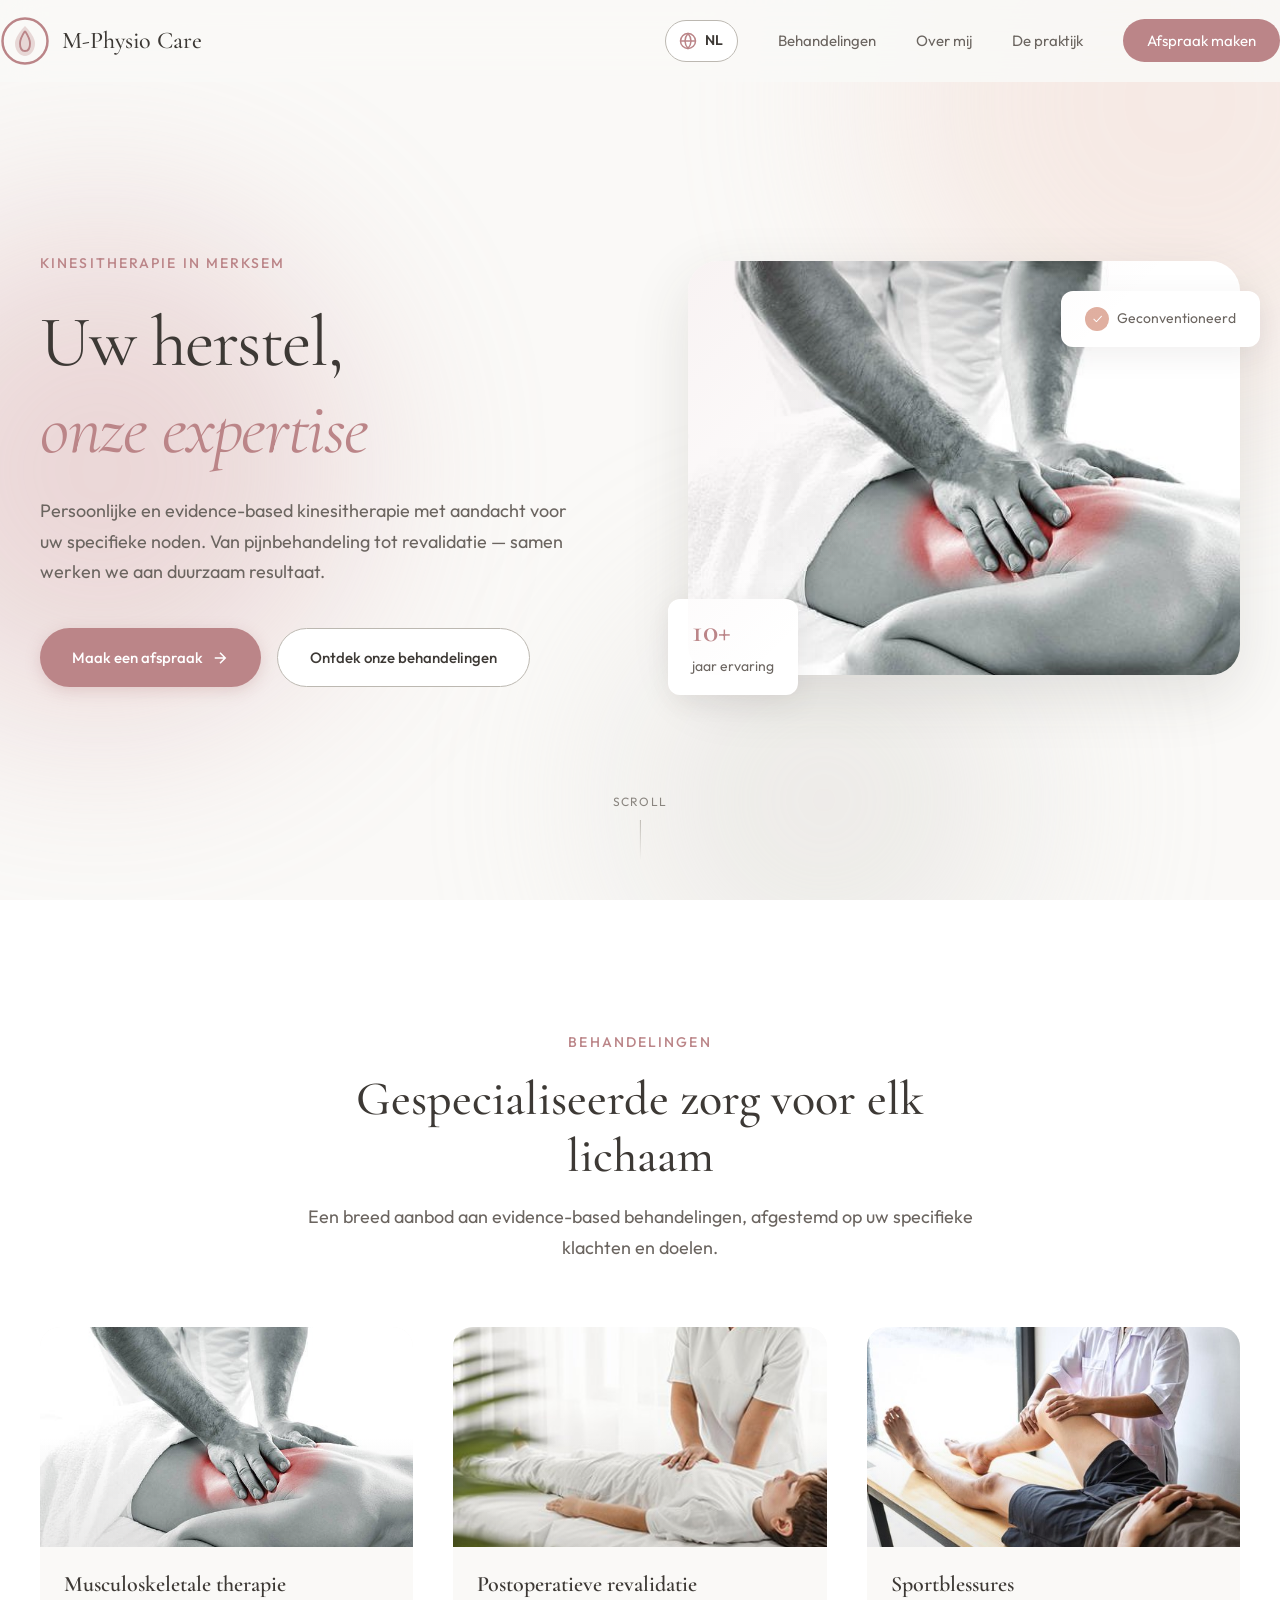
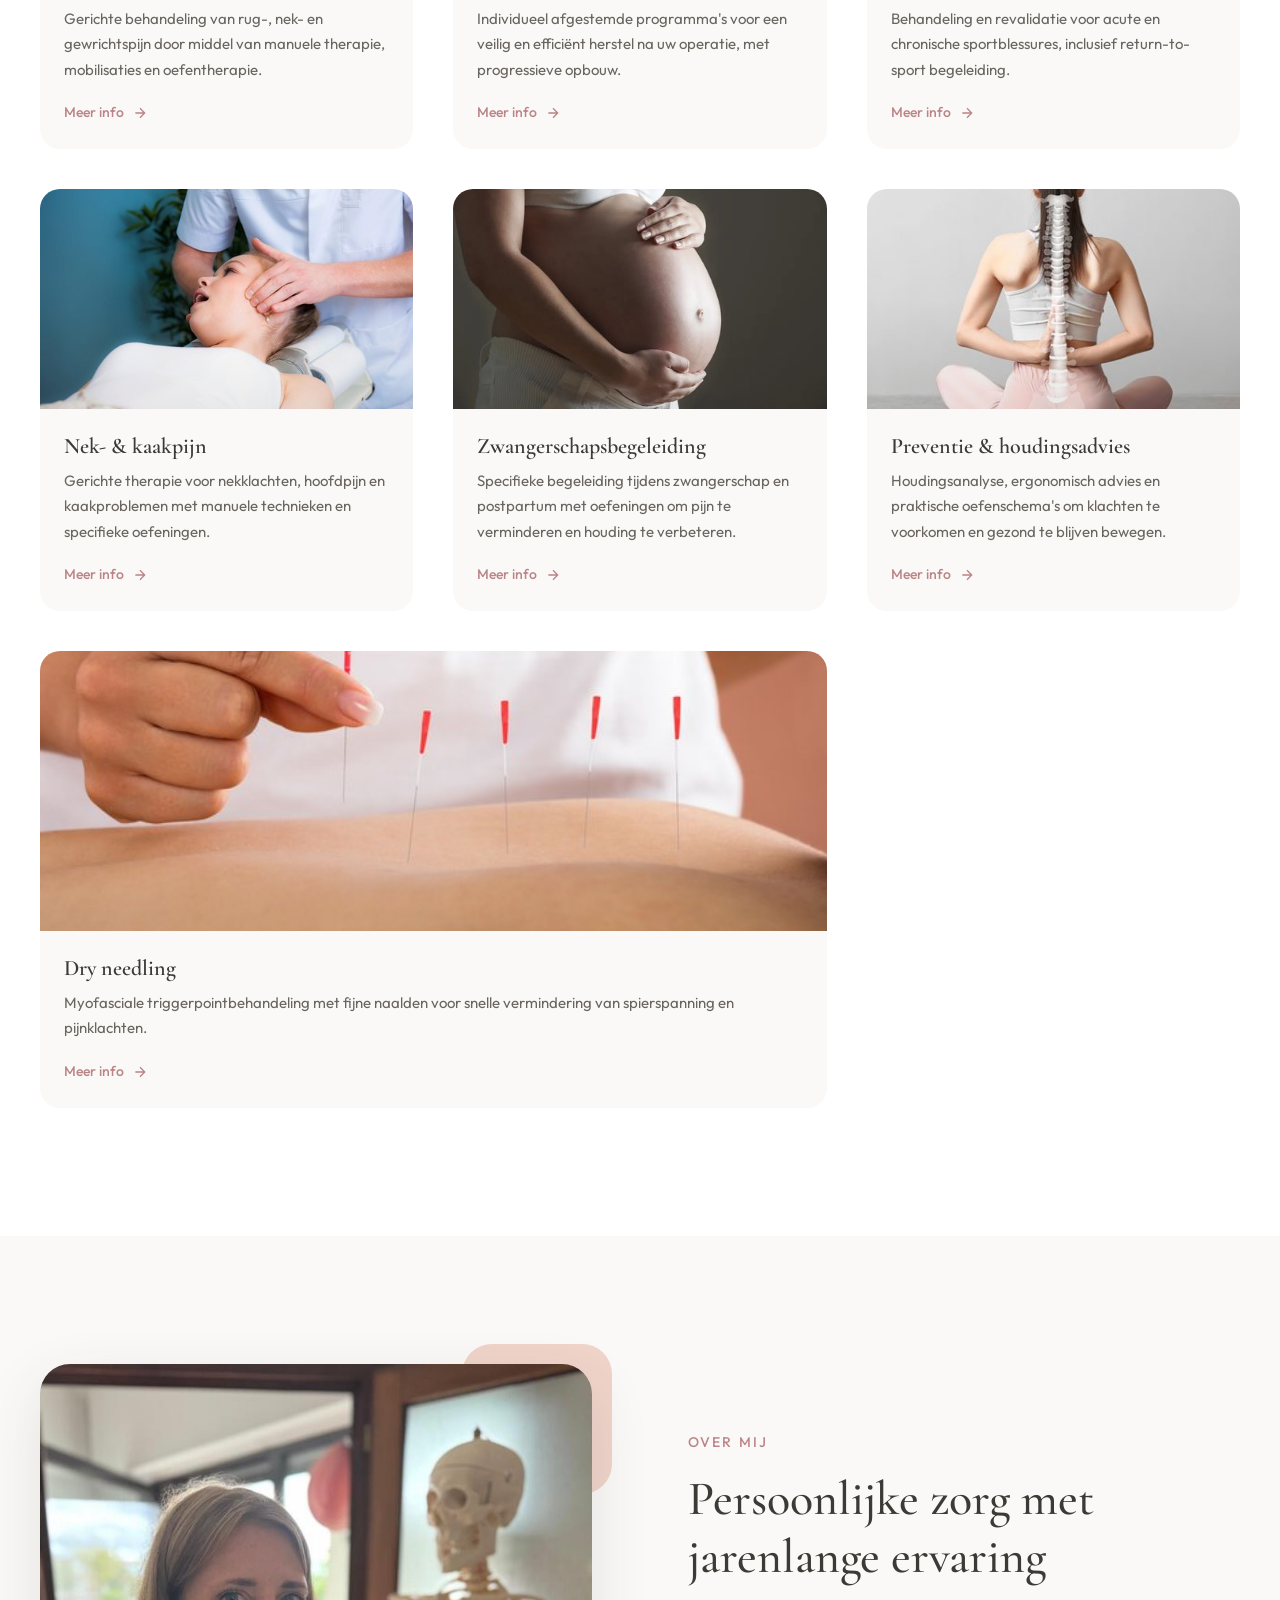
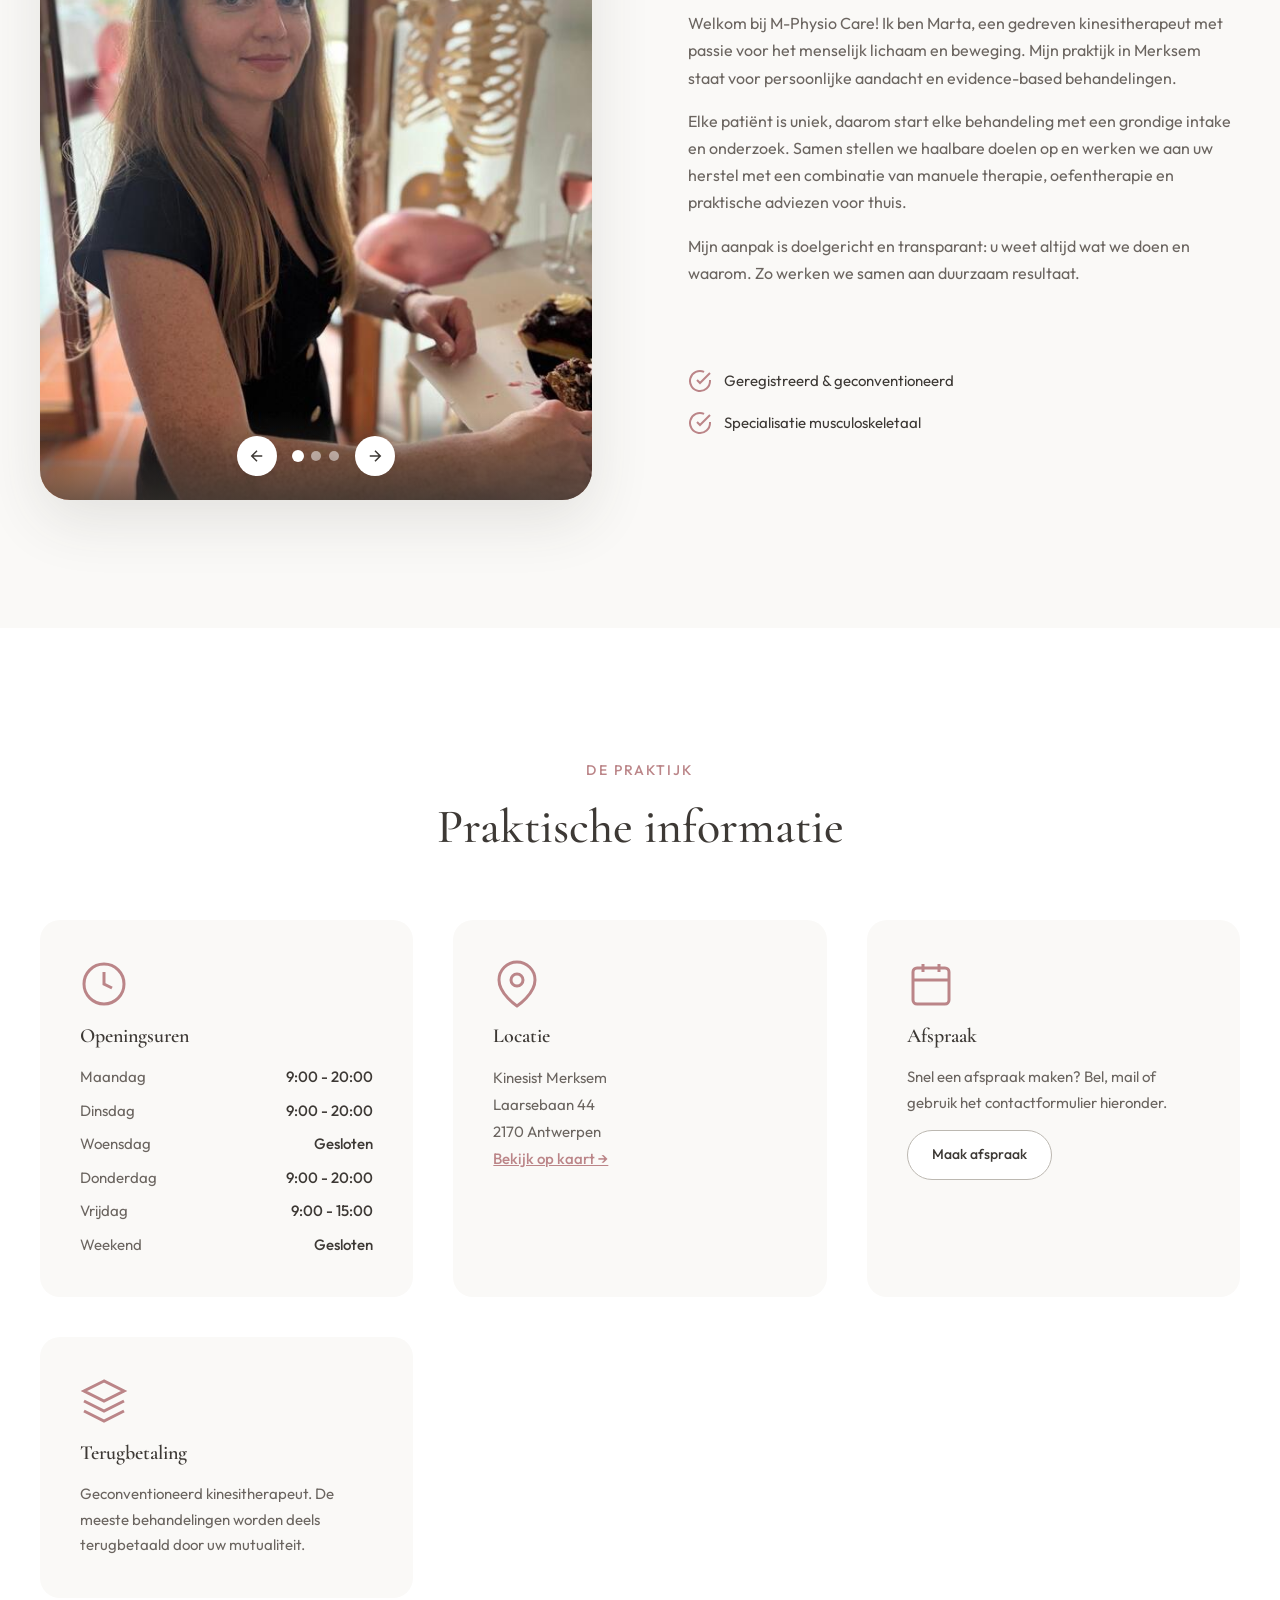
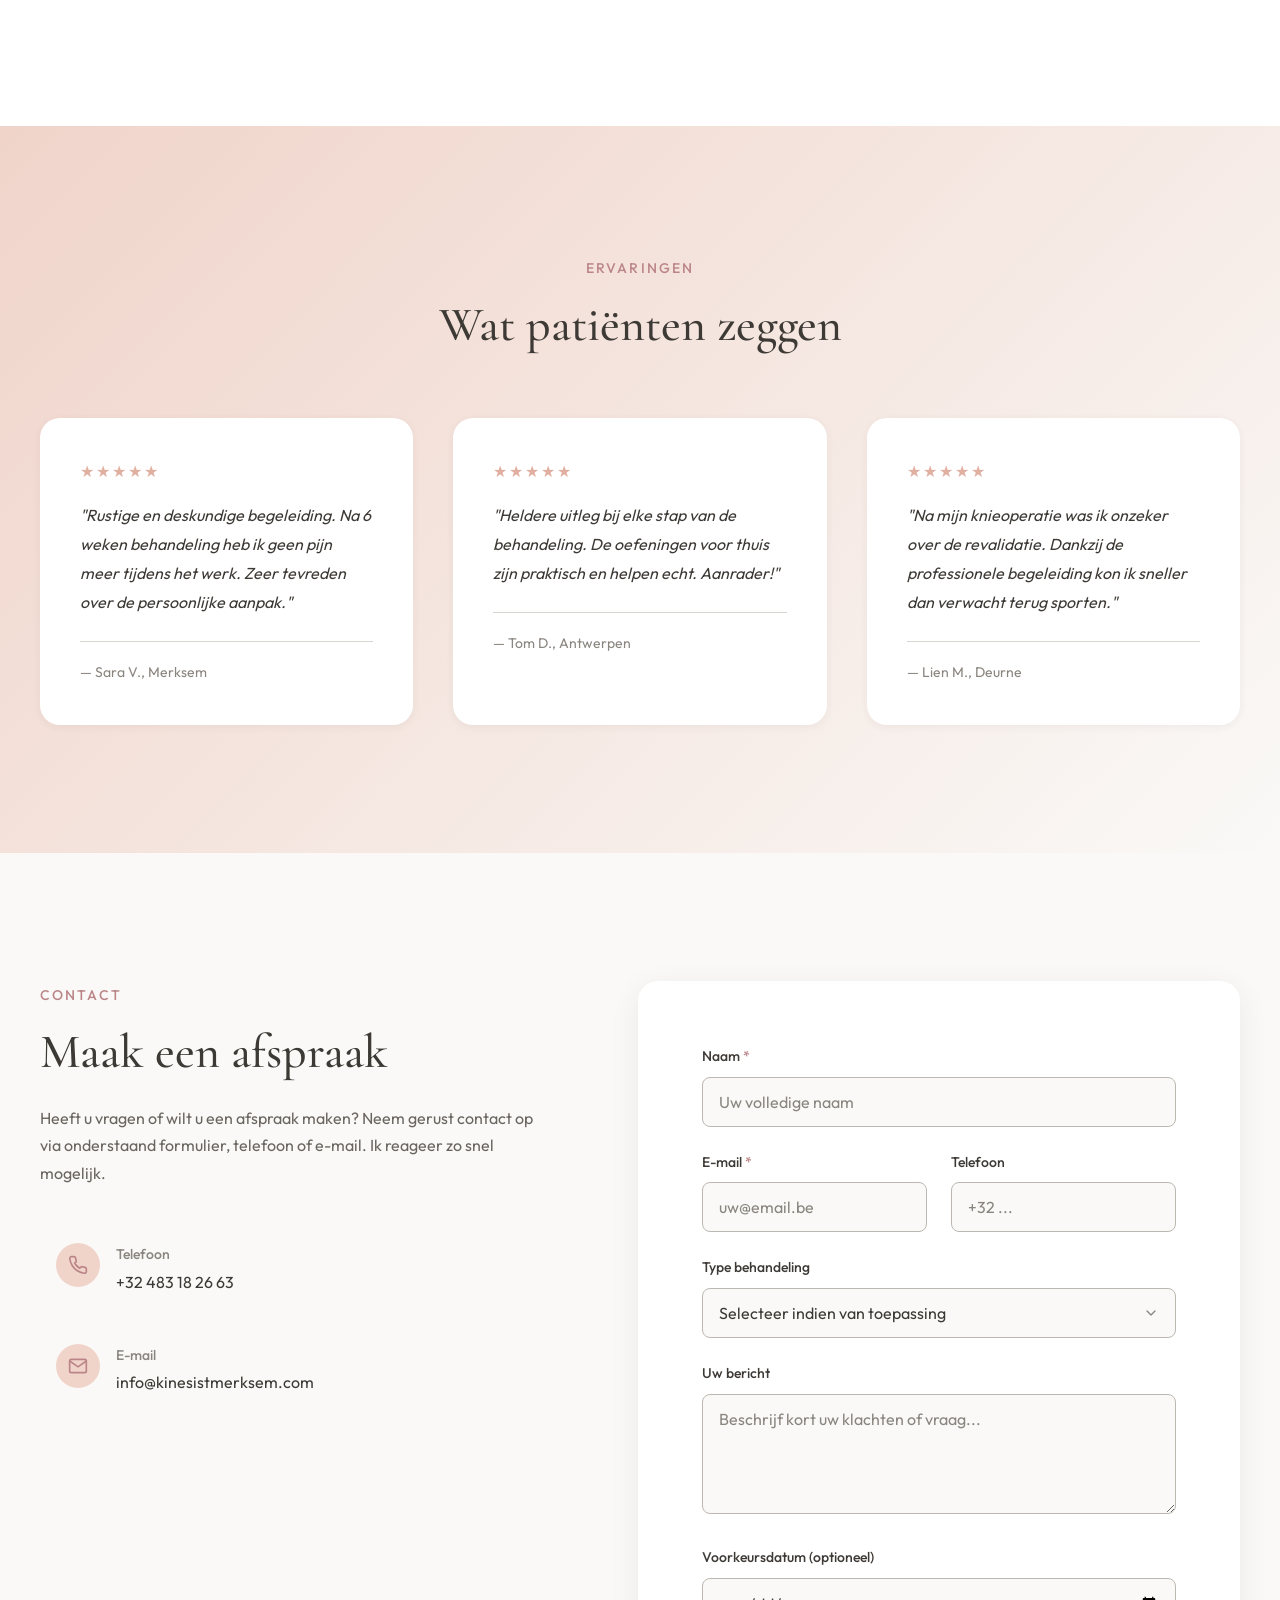
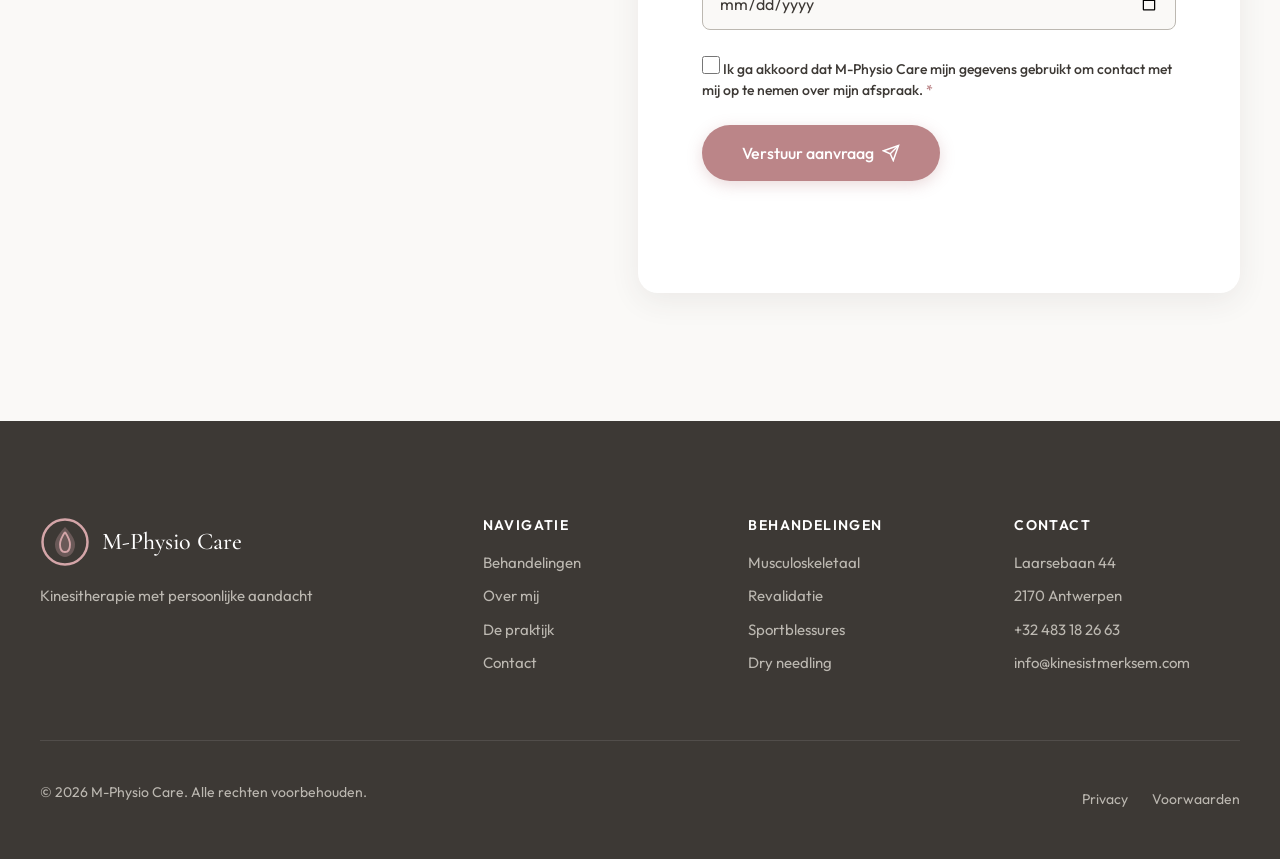
==== commit 8c34a391: "Formulier en Codespaces toegevoegd" ====
--- a/index.html
+++ b/index.html
@@ -11,7 +11,11 @@
     <meta property="og:title" content="M-Physio Care | Kinesitherapie Merksem">
     <meta property="og:description" content="Persoonlijke kinesitherapie met aandacht voor uw herstel. Evidence-based behandelingen voor pijn, revalidatie en houdingsoptimalisatie.">
     <meta property="og:type" content="website">
-    <meta property="og:url" content="https://kinesistmerksem.com">
+    <meta property="og:url" content="https://kinesistmerksem.com/">
+    <link rel="canonical" href="https://kinesistmerksem.com/">
+    <link rel="alternate" hreflang="nl" href="https://kinesistmerksem.com/">
+    <link rel="alternate" hreflang="pl" href="https://kinesistmerksem.com/pl/">
+    <link rel="alternate" hreflang="x-default" href="https://kinesistmerksem.com/">
     
     <title>M-Physio Care | Kinesitherapie Merksem</title>
     
@@ -20,14 +24,14 @@
     <link rel="preconnect" href="https://fonts.gstatic.com" crossorigin>
     
     <!-- Preload critical resources -->
-    <link rel="preload" href="css/styles.css" as="style">
-    <link rel="preload" href="img/logo.svg" as="image">
+    <link rel="preload" href="/css/styles.css" as="style">
+    <link rel="preload" href="/img/logo.svg" as="image">
     
     <!-- Fonts - loaded with display=swap for better performance -->
     <link href="https://fonts.googleapis.com/css2?family=Cormorant+Garamond:ital,wght@0,400;0,500;0,600;1,400&family=Outfit:wght@300;400;500;600&display=swap" rel="stylesheet">
     
     <!-- Main stylesheet -->
-    <link rel="stylesheet" href="css/styles.css">
+    <link rel="stylesheet" href="/css/styles.css">
     
     <!-- Critical CSS for above-the-fold content (inline for faster rendering) -->
     <style>
@@ -50,7 +54,7 @@
     <!-- Header -->
     <header class="header" id="header">
         <div class="container header-inner">
-            <a href="#" class="logo">
+            <a href="/" class="logo">
                 <span class="logo-icon">
                     <svg viewBox="0 0 40 40" fill="none" xmlns="http://www.w3.org/2000/svg">
                         <circle cx="20" cy="20" r="18" stroke="currentColor" stroke-width="2"/>
@@ -66,7 +70,7 @@
                     <li>
                         <!-- Language Switcher -->
                         <div class="lang-switcher" id="langSwitcher">
-                            <a href="index-pl.html" class="lang-btn" title="Zmień na Polski">
+                            <a href="/pl/" class="lang-btn" title="Zmień na Polski">
                                 <svg viewBox="0 0 24 24" fill="none" stroke="currentColor" stroke-width="2">
                                     <circle cx="12" cy="12" r="10"/>
                                     <line x1="2" y1="12" x2="22" y2="12"/>
@@ -97,7 +101,7 @@
             <div class="lang-banner-content">
                 <span class="lang-banner-flag">🇵🇱</span>
                 <span class="lang-banner-text">Strona dostępna po polsku!</span>
-                <a href="index-pl.html" class="lang-banner-btn">Zmień język</a>
+                <a href="/pl/" class="lang-banner-btn">Zmień język</a>
                 <button class="lang-banner-close" onclick="closeLangBanner()" aria-label="Zamknij">
                     <svg viewBox="0 0 24 24" fill="none" stroke="currentColor" stroke-width="2">
                         <line x1="18" y1="6" x2="6" y2="18"/>
@@ -134,7 +138,7 @@
                 <div class="hero-visual">
                     <div class="hero-image-wrapper">
                         <div class="hero-image-frame">
-                            <img src="img/musculo.png" alt="Kinesitherapie behandeling" class="hero-image">
+                            <img src="/img/musculo.png" alt="Kinesitherapie behandeling" class="hero-image">
                         </div>
                         <div class="hero-card hero-card-1">
                             <span class="hero-card-number">10+</span>
@@ -168,7 +172,7 @@
                 <div class="services-grid">
                     <article class="service-card">
                         <div class="service-image">
-                            <img src="img/musculo.png" alt="Musculoskeletale therapie" loading="lazy">
+                            <img src="/img/musculo.png" alt="Musculoskeletale therapie" loading="lazy">
                             <div class="service-image-overlay"></div>
                         </div>
                         <div class="service-content">
@@ -185,7 +189,7 @@
 
                     <article class="service-card">
                         <div class="service-image">
-                            <img src="img/revalidatie.png" alt="Postoperatieve revalidatie" loading="lazy">
+                            <img src="/img/revalidatie.png" alt="Postoperatieve revalidatie" loading="lazy">
                             <div class="service-image-overlay"></div>
                         </div>
                         <div class="service-content">
@@ -202,7 +206,7 @@
 
                     <article class="service-card">
                         <div class="service-image">
-                            <img src="img/sportblessure.png" alt="Sportblessures" loading="lazy">
+                            <img src="/img/sportblessure.png" alt="Sportblessures" loading="lazy">
                             <div class="service-image-overlay"></div>
                         </div>
                         <div class="service-content">
@@ -219,7 +223,7 @@
 
                     <article class="service-card">
                         <div class="service-image">
-                            <img src="img/nekkaak.png" alt="Nek- en kaakpijn" loading="lazy">
+                            <img src="/img/nekkaak.png" alt="Nek- en kaakpijn" loading="lazy">
                             <div class="service-image-overlay"></div>
                         </div>
                         <div class="service-content">
@@ -236,7 +240,7 @@
 
                     <article class="service-card">
                         <div class="service-image">
-                            <img src="img/zwanger.png" alt="Zwangerschapsbegeleiding" loading="lazy">
+                            <img src="/img/zwanger.png" alt="Zwangerschapsbegeleiding" loading="lazy">
                             <div class="service-image-overlay"></div>
                         </div>
                         <div class="service-content">
@@ -253,7 +257,7 @@
 
                     <article class="service-card">
                         <div class="service-image">
-                            <img src="img/houding.png" alt="Preventie en houdingsadvies" loading="lazy">
+                            <img src="/img/houding.png" alt="Preventie en houdingsadvies" loading="lazy">
                             <div class="service-image-overlay"></div>
                         </div>
                         <div class="service-content">
@@ -270,7 +274,7 @@
 
                     <article class="service-card service-card-highlight">
                         <div class="service-image">
-                            <img src="img/dryneedling.png" alt="Dry needling" loading="lazy">
+                            <img src="/img/dryneedling.png" alt="Dry needling" loading="lazy">
                             <div class="service-image-overlay"></div>
                         </div>
                         <div class="service-content">
@@ -296,13 +300,13 @@
                         <div class="about-slider" id="aboutSlider">
                             <div class="about-slider-track">
                                 <div class="about-slide active">
-                                    <img src="img/over-1.jpg" alt="Marta in de praktijk met anatomisch skelet" class="about-image">
+                                    <img src="/img/over-1.jpg" alt="Marta in de praktijk met anatomisch skelet" class="about-image">
                                 </div>
                                 <div class="about-slide">
-                                    <img src="img/over-2.jpg" alt="M-Physio Care praktijk in Merksem" class="about-image">
+                                    <img src="/img/over-2.jpg" alt="M-Physio Care praktijk in Merksem" class="about-image">
                                 </div>
                                 <div class="about-slide">
-                                    <img src="img/over-3.jpg" alt="Marta - Kinesitherapeut" class="about-image">
+                                    <img src="/img/over-3.jpg" alt="Marta - Kinesitherapeut" class="about-image">
                                 </div>
                             </div>
                             <div class="about-slider-nav">
@@ -552,7 +556,7 @@
                     </div>
                 </div>
                 
-                <form class="contact-form" id="contactForm" action="https://formspree.io/f/info@kinesistmerksem.com" method="POST">
+                <form class="contact-form" id="contactForm" action="/api/contact.php" method="POST">
                     <div class="form-group">
                         <label for="name">Naam <span class="required">*</span></label>
                         <input type="text" id="name" name="name" required placeholder="Uw volledige naam">
@@ -593,9 +597,22 @@
                         <label for="date">Voorkeursdatum (optioneel)</label>
                         <input type="date" id="date" name="voorkeursdatum">
                     </div>
-                    
-                    <!-- Hidden field for subject line in email -->
-                    <input type="hidden" name="_subject" value="Nieuwe afspraak aanvraag via website">
+
+                    <!-- Toestemming (GDPR) -->
+                    <div class="form-group form-consent">
+                        <label class="consent-label">
+                            <input type="checkbox" name="consent" value="1" required>
+                            <span>Ik ga akkoord dat M-Physio Care mijn gegevens gebruikt om contact met mij op te nemen over mijn afspraak. <span class="required">*</span></span>
+                        </label>
+                    </div>
+
+                    <!-- Antispam: verborgen veld (mensen zien dit niet) -->
+                    <div class="hp-field" aria-hidden="true">
+                        <label for="website">Website</label>
+                        <input type="text" id="website" name="website" tabindex="-1" autocomplete="off">
+                    </div>
+                    <input type="hidden" name="lang" value="nl">
+                    <input type="hidden" name="ts" id="formTs" value="">
                     
                     <div class="form-actions">
                         <button type="submit" class="btn btn-primary btn-large">
@@ -618,7 +635,7 @@
         <div class="container">
             <div class="footer-main">
                 <div class="footer-brand">
-                    <a href="#" class="logo">
+                    <a href="/" class="logo">
                         <span class="logo-icon">
                             <svg viewBox="0 0 40 40" fill="none" xmlns="http://www.w3.org/2000/svg">
                                 <circle cx="20" cy="20" r="18" stroke="currentColor" stroke-width="2"/>
@@ -724,6 +741,6 @@
         </div>
     </div>
 
-    <script src="js/main.js"></script>
+    <script src="/js/main.js"></script>
 </body>
 </html>
--- a/css/styles.css
+++ b/css/styles.css
@@ -1824,3 +1824,38 @@
 .practice-map-link:hover {
     color: var(--color-primary-dark);
 }
+
+/* --------------------------------------------------------------------------
+   Contactformulier: toestemming + antispam
+   -------------------------------------------------------------------------- */
+.form-consent {
+    margin-top: 0.25rem;
+}
+
+.consent-label {
+    display: flex;
+    align-items: flex-start;
+    gap: 0.65rem;
+    font-size: 0.875rem;
+    line-height: 1.5;
+    font-weight: 400;
+    cursor: pointer;
+}
+
+.consent-label input[type="checkbox"] {
+    flex-shrink: 0;
+    width: 18px;
+    height: 18px;
+    margin-top: 2px;
+    accent-color: var(--color-primary);
+    cursor: pointer;
+}
+
+/* Honeypot: onzichtbaar voor bezoekers, bots vullen het wel in */
+.hp-field {
+    position: absolute !important;
+    left: -9999px !important;
+    width: 1px;
+    height: 1px;
+    overflow: hidden;
+}
--- a/css/styles.css
+++ b/css/styles.css
@@ -1824,3 +1824,38 @@
 .practice-map-link:hover {
     color: var(--color-primary-dark);
 }
+
+/* --------------------------------------------------------------------------
+   Contactformulier: toestemming + antispam
+   -------------------------------------------------------------------------- */
+.form-consent {
+    margin-top: 0.25rem;
+}
+
+.consent-label {
+    display: flex;
+    align-items: flex-start;
+    gap: 0.65rem;
+    font-size: 0.875rem;
+    line-height: 1.5;
+    font-weight: 400;
+    cursor: pointer;
+}
+
+.consent-label input[type="checkbox"] {
+    flex-shrink: 0;
+    width: 18px;
+    height: 18px;
+    margin-top: 2px;
+    accent-color: var(--color-primary);
+    cursor: pointer;
+}
+
+/* Honeypot: onzichtbaar voor bezoekers, bots vullen het wel in */
+.hp-field {
+    position: absolute !important;
+    left: -9999px !important;
+    width: 1px;
+    height: 1px;
+    overflow: hidden;
+}
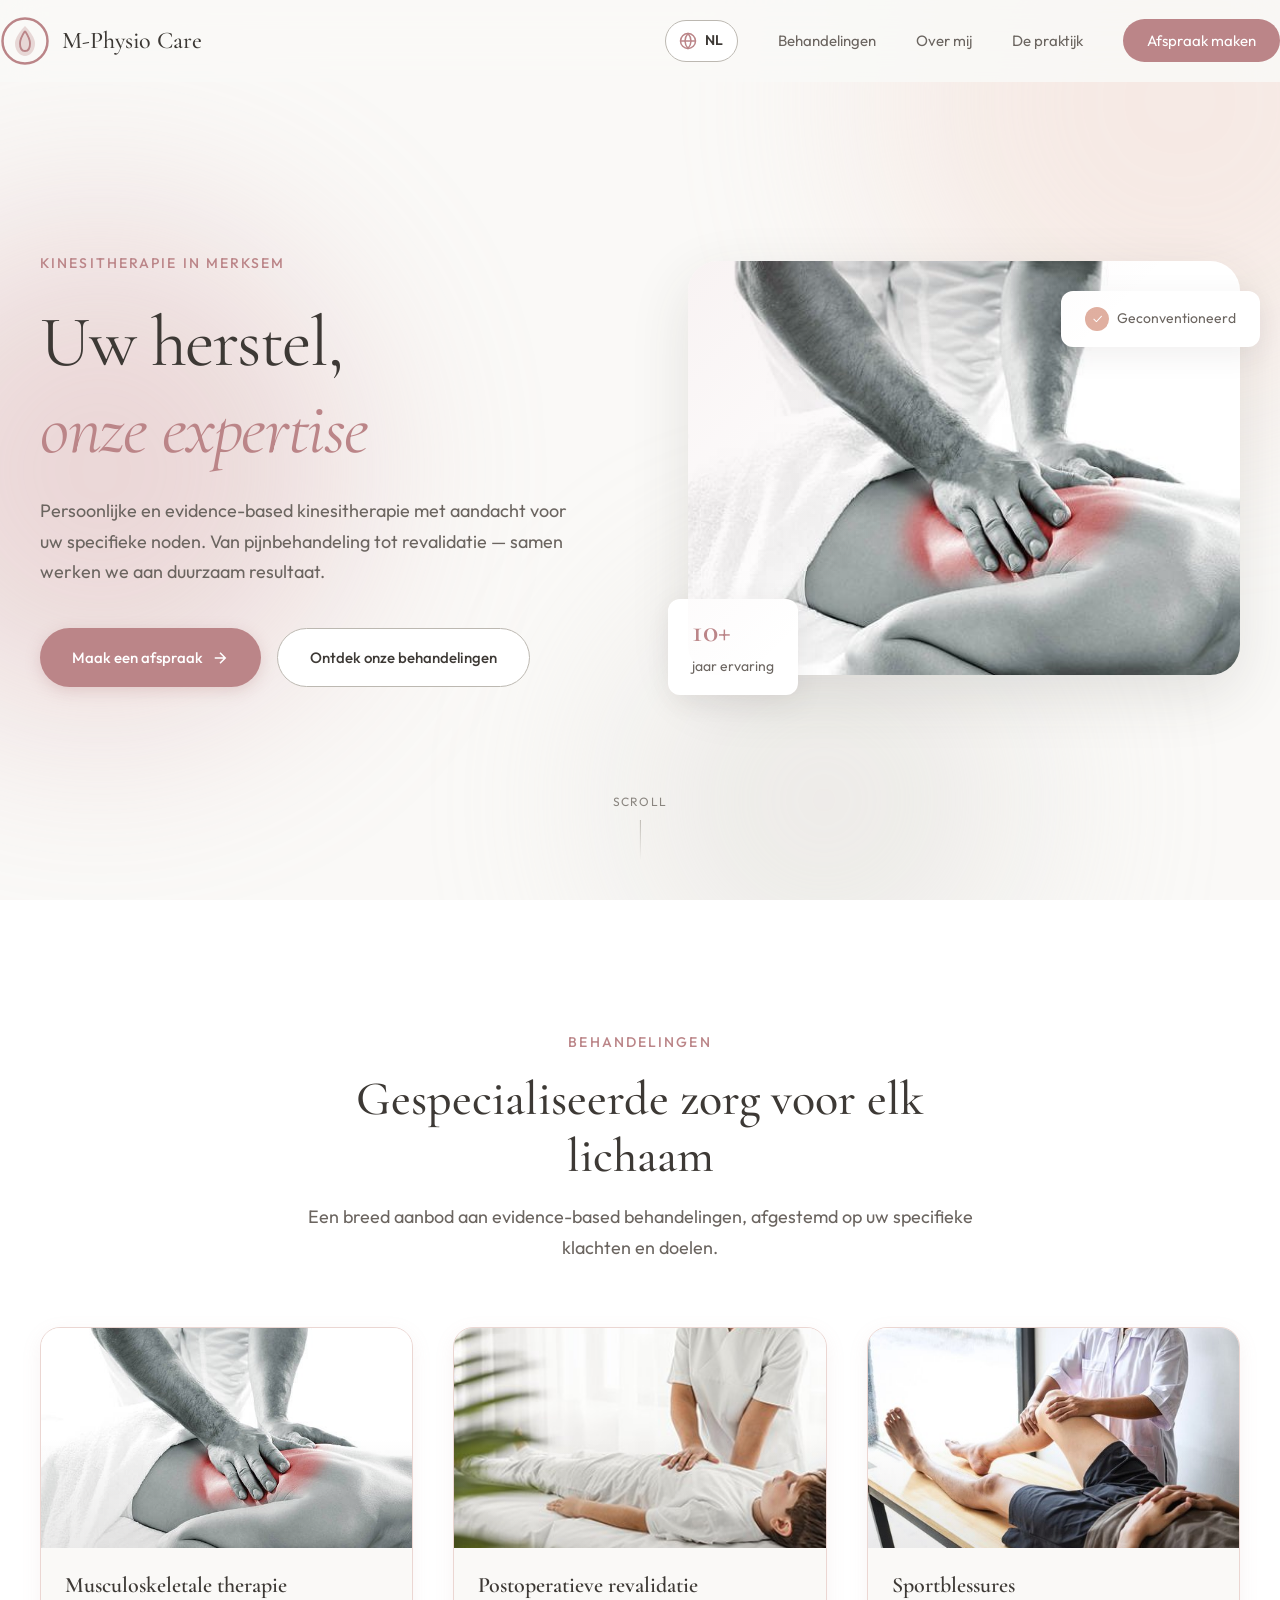
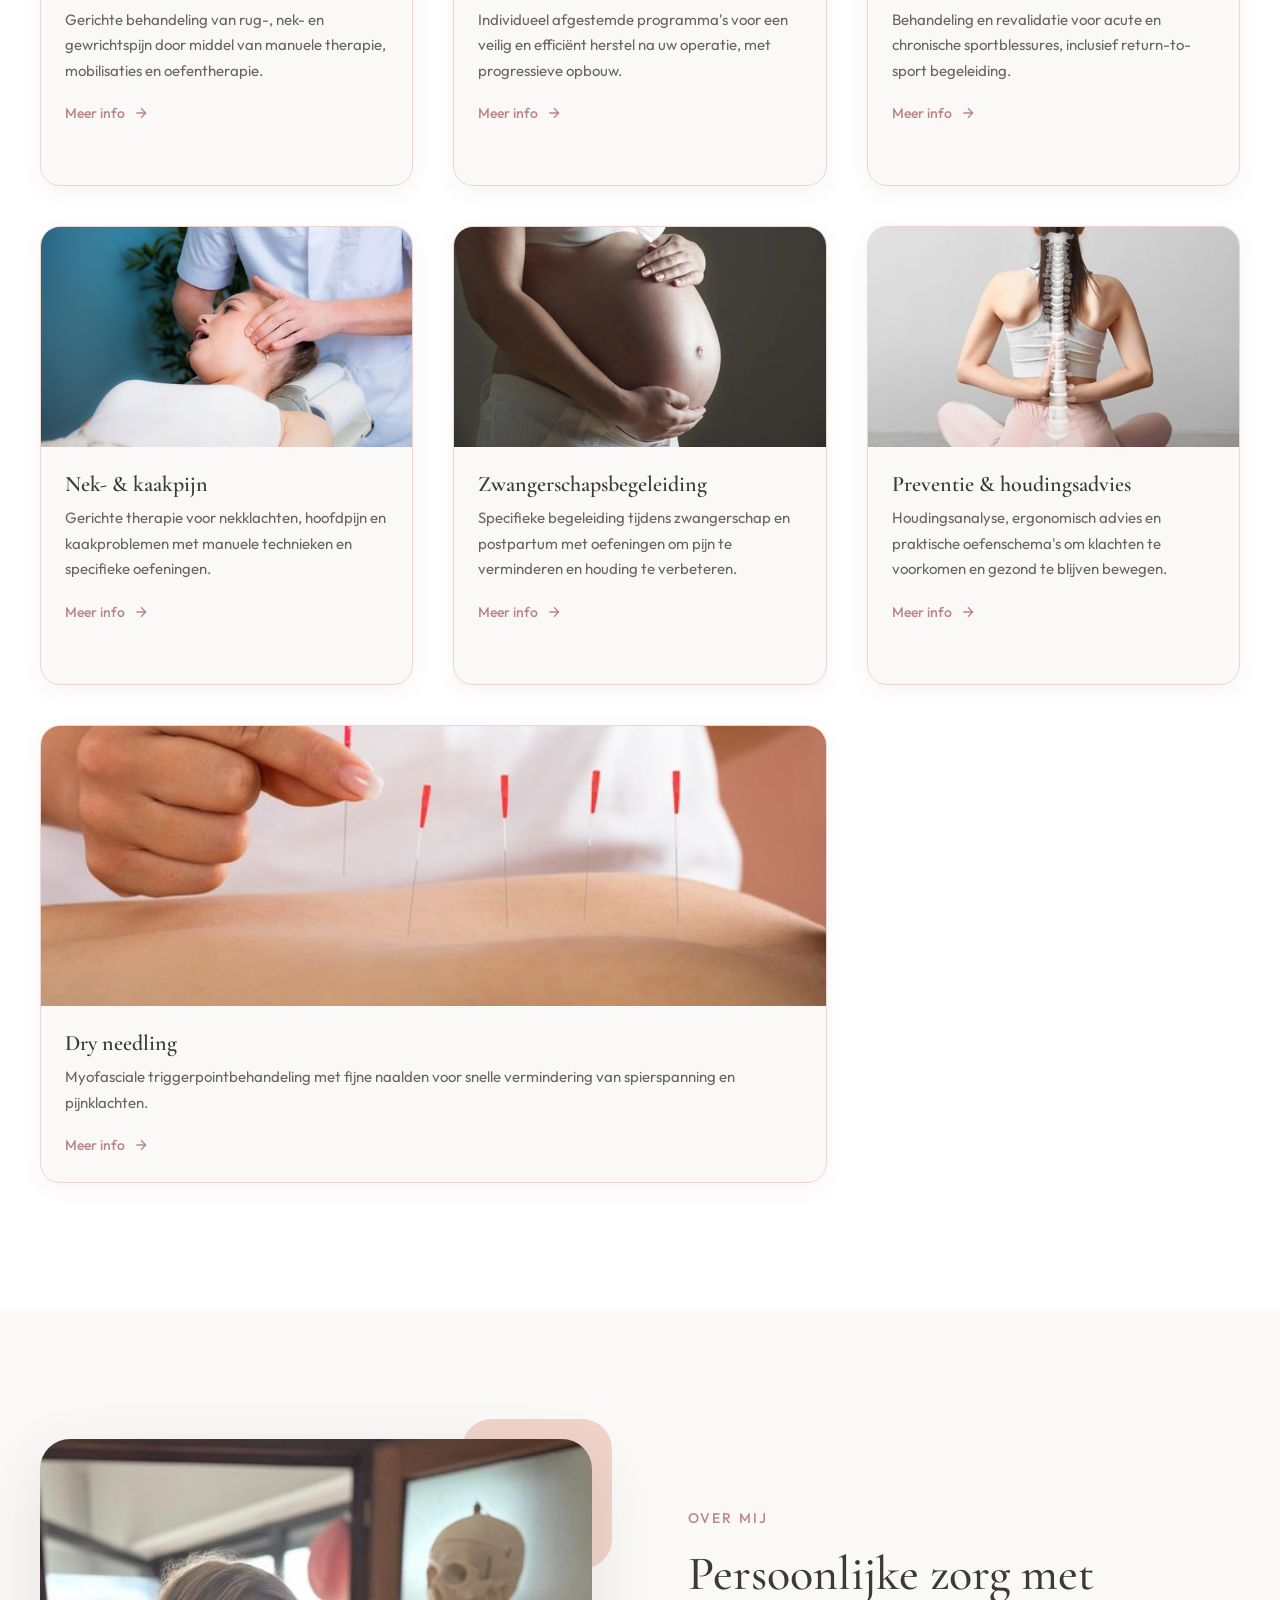
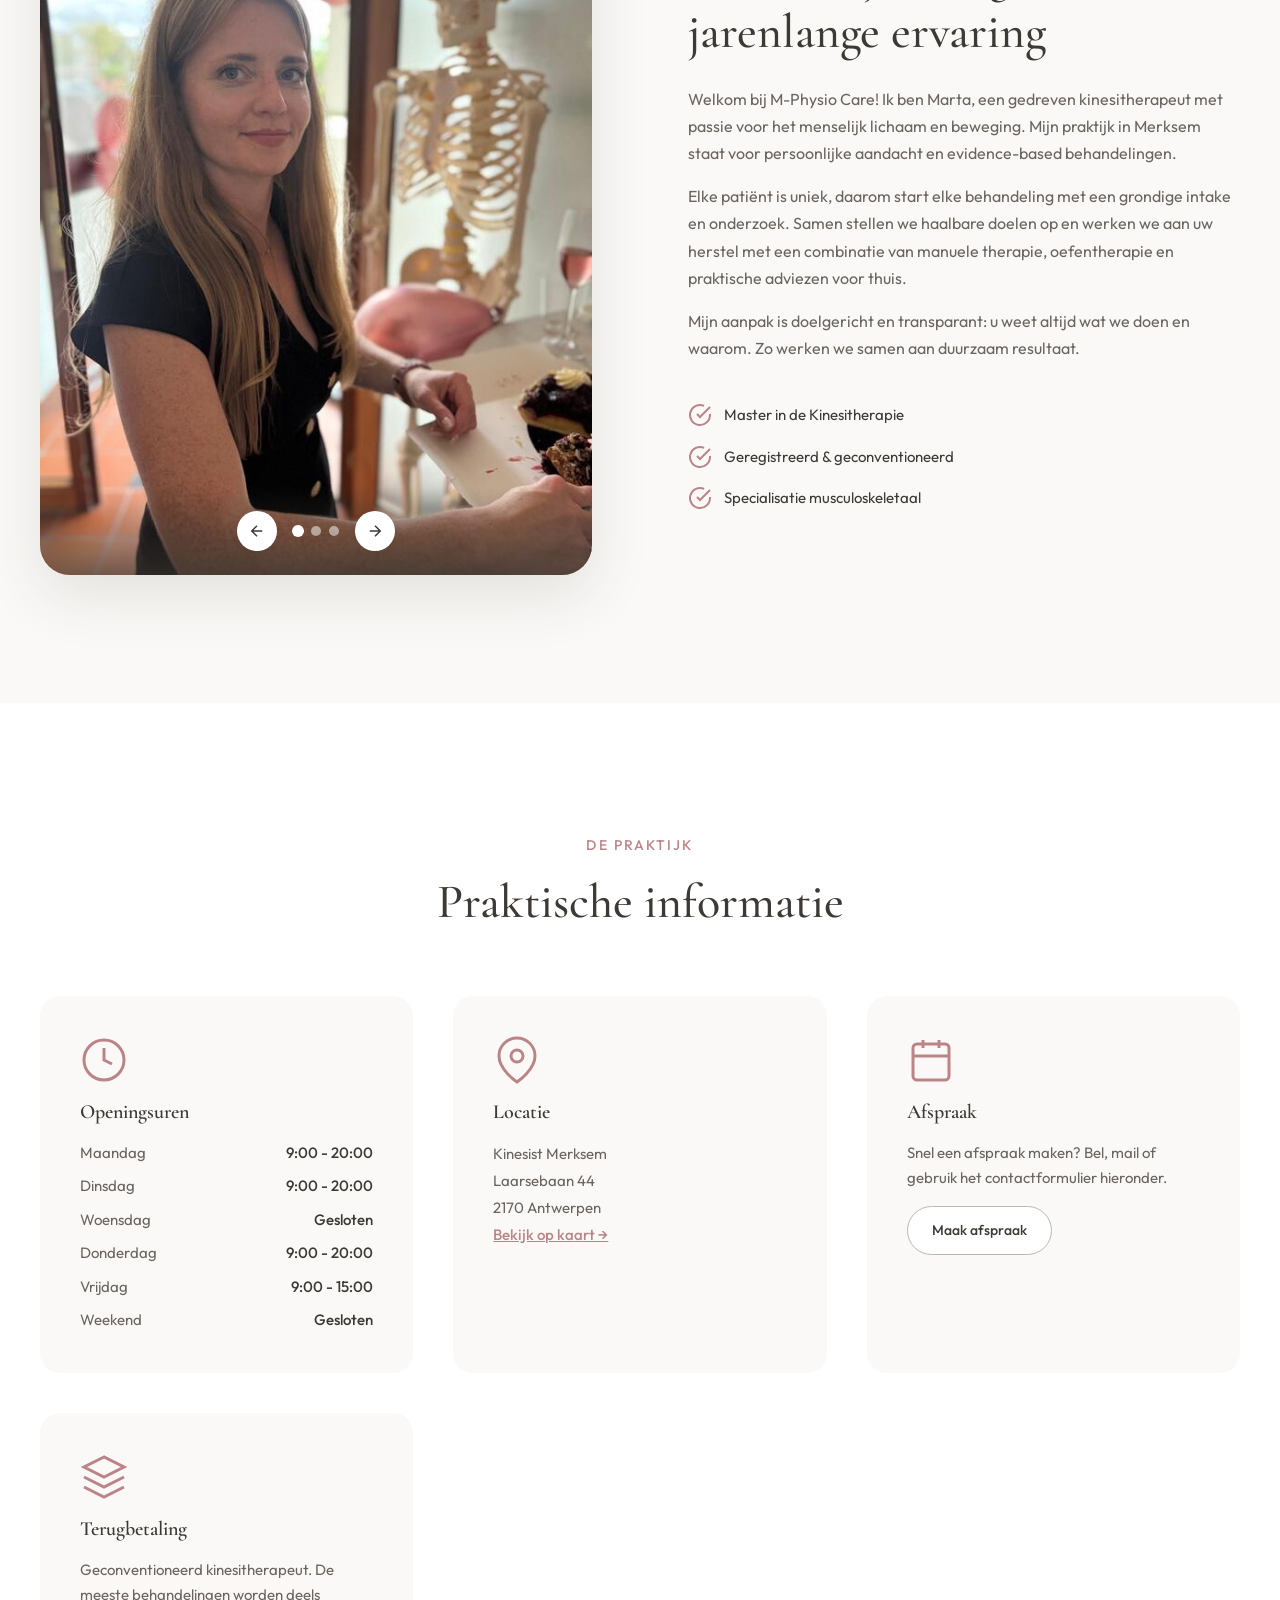
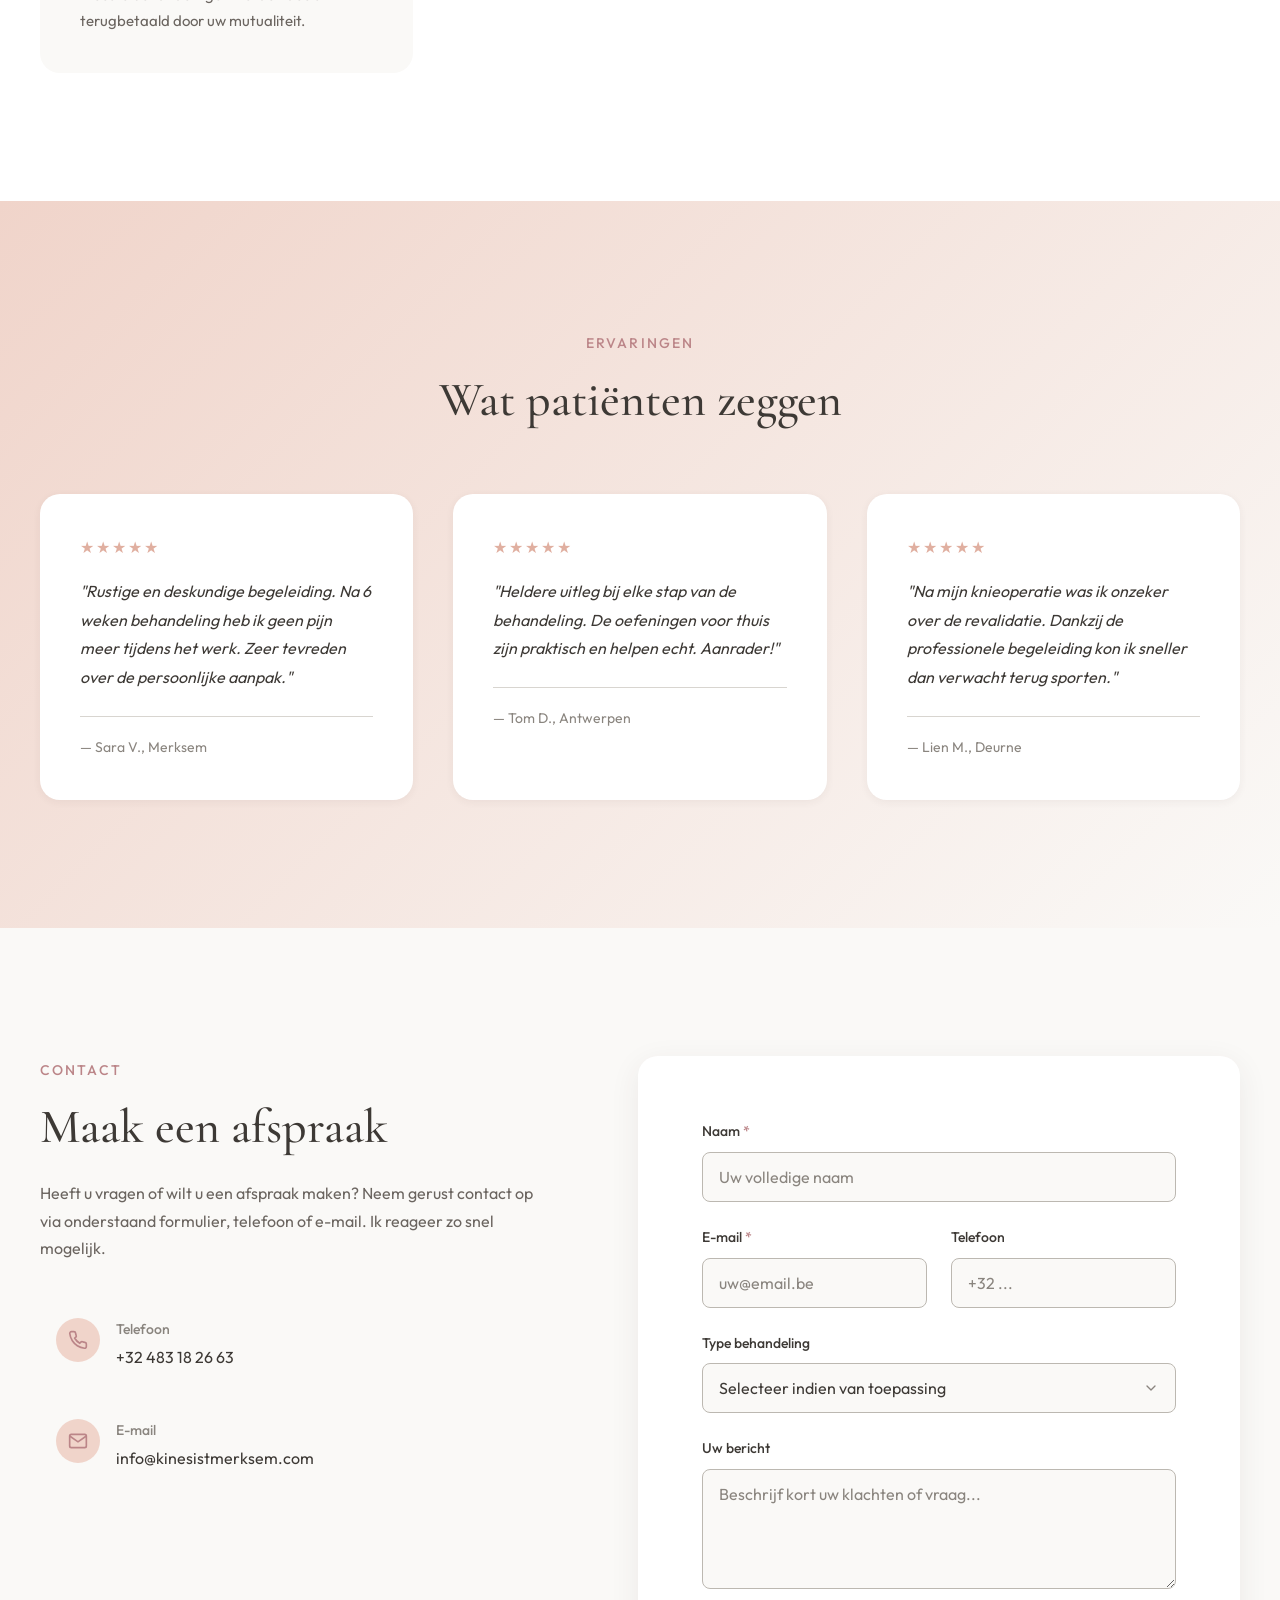
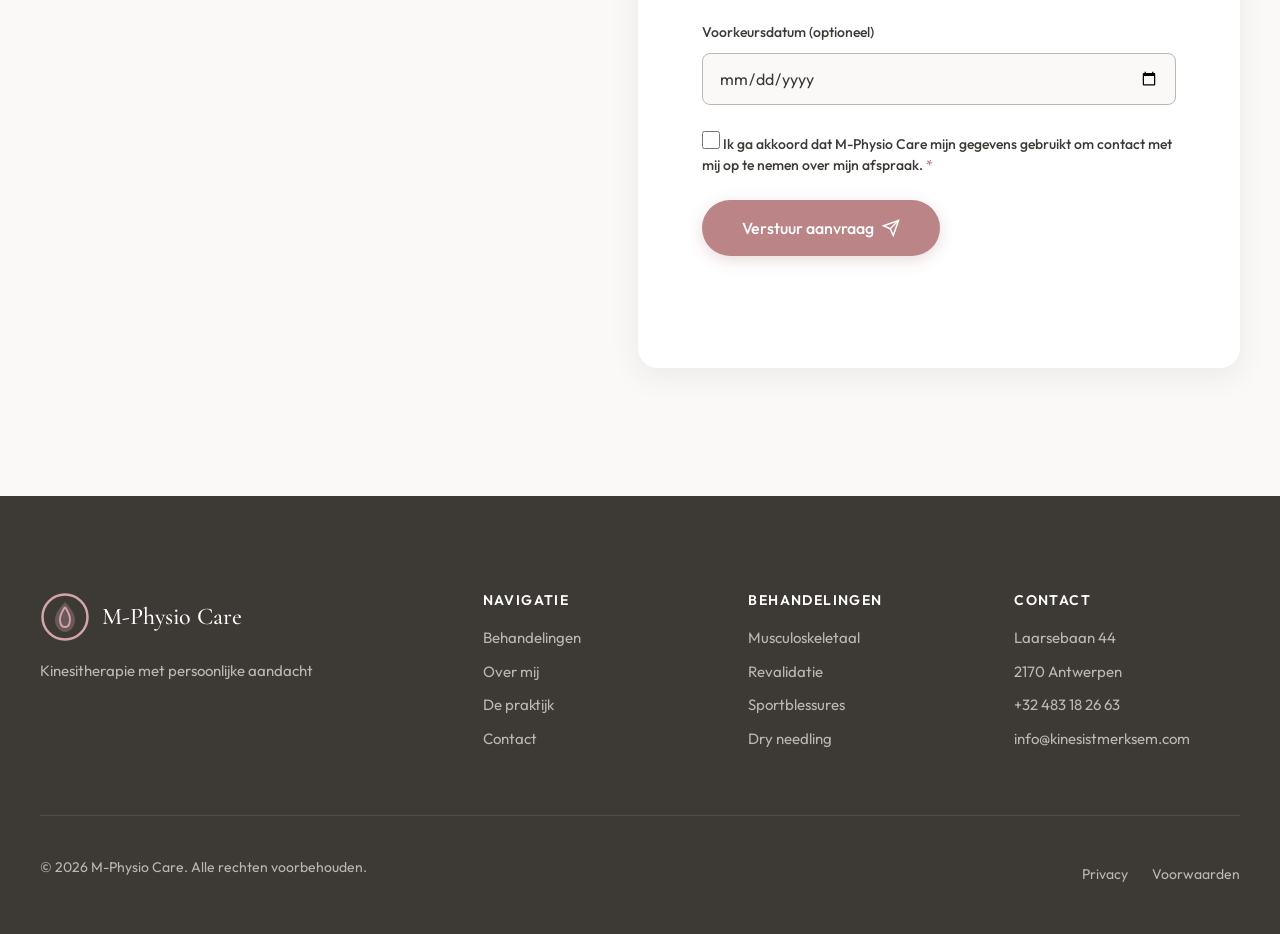
==== commit aa9bef05: "Kaarten met zacht vervagen" ====
--- a/index.html
+++ b/index.html
@@ -3,744 +3,22 @@
 <head>
     <meta charset="UTF-8">
     <meta name="viewport" content="width=device-width, initial-scale=1.0">
-    <meta name="description" content="M-Physio Care — Kinesitherapie in Merksem. Gespecialiseerde behandeling voor pijn, revalidatie, sportblessures en zwangerschapsbegeleiding. Persoonlijke aanpak met duurzaam resultaat.">
-    <meta name="keywords" content="kinesitherapie, Merksem, fysiotherapie, revalidatie, sportblessures, dry needling, nekpijn, rugpijn">
-    <meta name="author" content="M-Physio Care">
-    
-    <!-- Open Graph -->
-    <meta property="og:title" content="M-Physio Care | Kinesitherapie Merksem">
-    <meta property="og:description" content="Persoonlijke kinesitherapie met aandacht voor uw herstel. Evidence-based behandelingen voor pijn, revalidatie en houdingsoptimalisatie.">
-    <meta property="og:type" content="website">
-    <meta property="og:url" content="https://kinesistmerksem.com/">
-    <link rel="canonical" href="https://kinesistmerksem.com/">
-    <link rel="alternate" hreflang="nl" href="https://kinesistmerksem.com/">
+    <title>M-Physio Care | Kinesitherapie Merksem</title>
+    <link rel="canonical" href="https://kinesistmerksem.com/nl/">
+    <link rel="alternate" hreflang="nl" href="https://kinesistmerksem.com/nl/">
     <link rel="alternate" hreflang="pl" href="https://kinesistmerksem.com/pl/">
-    <link rel="alternate" hreflang="x-default" href="https://kinesistmerksem.com/">
-    
-    <title>M-Physio Care | Kinesitherapie Merksem</title>
-    
-    <!-- Preconnect for better performance -->
-    <link rel="preconnect" href="https://fonts.googleapis.com">
-    <link rel="preconnect" href="https://fonts.gstatic.com" crossorigin>
-    
-    <!-- Preload critical resources -->
-    <link rel="preload" href="/css/styles.css" as="style">
-    <link rel="preload" href="/img/logo.svg" as="image">
-    
-    <!-- Fonts - loaded with display=swap for better performance -->
-    <link href="https://fonts.googleapis.com/css2?family=Cormorant+Garamond:ital,wght@0,400;0,500;0,600;1,400&family=Outfit:wght@300;400;500;600&display=swap" rel="stylesheet">
-    
-    <!-- Main stylesheet -->
-    <link rel="stylesheet" href="/css/styles.css">
-    
-    <!-- Critical CSS for above-the-fold content (inline for faster rendering) -->
-    <style>
-        /* Critical inline CSS for faster first paint */
-        body { font-family: 'Outfit', -apple-system, sans-serif; background-color: #FAF9F7; }
-        .header { position: fixed; top: 0; left: 0; width: 100%; z-index: 1000; background: rgba(250, 249, 247, 0.85); }
-        .logo { display: flex; align-items: center; gap: 0.75rem; }
-        .logo-icon { width: 50px; height: 50px; }
-        .hero { min-height: 100vh; padding-top: 100px; }
-    </style>
+    <!-- Reserve: als de server niet zelf doorstuurt, doet de browser het -->
+    <script>
+        (function () {
+            var keuze = (document.cookie.match(/(?:^|;\s*)mp_lang=(nl|pl)/) || [])[1];
+            var browser = (navigator.languages && navigator.languages[0]) || navigator.language || '';
+            var taal = keuze || (browser.toLowerCase().indexOf('pl') === 0 ? 'pl' : 'nl');
+            location.replace('/' + taal + '/');
+        })();
+    </script>
+    <noscript><meta http-equiv="refresh" content="0; url=/nl/"></noscript>
 </head>
-<body>
-    <!-- Decorative background elements -->
-    <div class="bg-decoration">
-        <div class="bg-circle bg-circle-1"></div>
-        <div class="bg-circle bg-circle-2"></div>
-        <div class="bg-circle bg-circle-3"></div>
-    </div>
-
-    <!-- Header -->
-    <header class="header" id="header">
-        <div class="container header-inner">
-            <a href="/" class="logo">
-                <span class="logo-icon">
-                    <svg viewBox="0 0 40 40" fill="none" xmlns="http://www.w3.org/2000/svg">
-                        <circle cx="20" cy="20" r="18" stroke="currentColor" stroke-width="2"/>
-                        <path d="M20 8 C20 8, 12 16, 12 22 C12 28, 16 32, 20 32 C24 32, 28 28, 28 22 C28 16, 20 8, 20 8 Z" fill="currentColor" opacity="0.3"/>
-                        <path d="M20 12 Q16 18, 16 22 Q16 28, 20 28 Q24 28, 24 22 Q24 18, 20 12" stroke="currentColor" stroke-width="1.5" fill="none"/>
-                    </svg>
-                </span>
-                <span class="logo-text">M-Physio Care</span>
-            </a>
-            
-            <nav class="nav" id="nav">
-                <ul class="nav-list">
-                    <li>
-                        <!-- Language Switcher -->
-                        <div class="lang-switcher" id="langSwitcher">
-                            <a href="/pl/" class="lang-btn" title="Zmień na Polski">
-                                <svg viewBox="0 0 24 24" fill="none" stroke="currentColor" stroke-width="2">
-                                    <circle cx="12" cy="12" r="10"/>
-                                    <line x1="2" y1="12" x2="22" y2="12"/>
-                                    <path d="M12 2a15.3 15.3 0 0 1 4 10 15.3 15.3 0 0 1-4 10 15.3 15.3 0 0 1-4-10 15.3 15.3 0 0 1 4-10z"/>
-                                </svg>
-                                <span class="lang-text">NL</span>
-                            </a>
-                        </div>
-                    </li>
-                    <li><a href="#diensten" class="nav-link">Behandelingen</a></li>
-                    <li><a href="#over" class="nav-link">Over mij</a></li>
-                    <li><a href="#praktijk" class="nav-link">De praktijk</a></li>
-                    <li><a href="#contact" class="nav-link nav-cta">Afspraak maken</a></li>
-                </ul>
-            </nav>
-            
-            <button class="nav-toggle" id="navToggle" aria-label="Menu openen">
-                <span></span>
-                <span></span>
-                <span></span>
-            </button>
-        </div>
-    </header>
-
-    <main>
-        <!-- Language Detection Banner (voor Poolse gebruikers) -->
-        <div class="lang-banner" id="langBanner">
-            <div class="lang-banner-content">
-                <span class="lang-banner-flag">🇵🇱</span>
-                <span class="lang-banner-text">Strona dostępna po polsku!</span>
-                <a href="/pl/" class="lang-banner-btn">Zmień język</a>
-                <button class="lang-banner-close" onclick="closeLangBanner()" aria-label="Zamknij">
-                    <svg viewBox="0 0 24 24" fill="none" stroke="currentColor" stroke-width="2">
-                        <line x1="18" y1="6" x2="6" y2="18"/>
-                        <line x1="6" y1="6" x2="18" y2="18"/>
-                    </svg>
-                </button>
-            </div>
-        </div>
-
-        <!-- Hero Section -->
-        <section class="hero">
-            <div class="container hero-container">
-                <div class="hero-content">
-                    <span class="hero-eyebrow">Kinesitherapie in Merksem</span>
-                    <h1 class="hero-title">
-                        <span>Uw herstel,</span><br>
-                        <span class="hero-title-accent">onze expertise</span>
-                    </h1>
-                    <p class="hero-text">
-                        Persoonlijke en evidence-based kinesitherapie met aandacht voor uw specifieke noden. 
-                        Van pijnbehandeling tot revalidatie — samen werken we aan duurzaam resultaat.
-                    </p>
-                    <div class="hero-actions">
-                        <a href="#contact" class="btn btn-primary">
-                            <span>Maak een afspraak</span>
-                            <svg viewBox="0 0 24 24" fill="none" stroke="currentColor" stroke-width="2">
-                                <path d="M5 12h14M12 5l7 7-7 7"/>
-                            </svg>
-                        </a>
-                        <a href="#diensten" class="btn btn-secondary">Ontdek onze behandelingen</a>
-                    </div>
-                </div>
-                
-                <div class="hero-visual">
-                    <div class="hero-image-wrapper">
-                        <div class="hero-image-frame">
-                            <img src="/img/musculo.png" alt="Kinesitherapie behandeling" class="hero-image">
-                        </div>
-                        <div class="hero-card hero-card-1">
-                            <span class="hero-card-number">10+</span>
-                            <span class="hero-card-text">jaar ervaring</span>
-                        </div>
-                        <div class="hero-card hero-card-2">
-                            <span class="hero-card-icon">✓</span>
-                            <span class="hero-card-text">Geconventioneerd</span>
-                        </div>
-                    </div>
-                </div>
-            </div>
-            
-            <div class="hero-scroll">
-                <span>Scroll</span>
-                <div class="hero-scroll-line"></div>
-            </div>
-        </section>
-
-        <!-- Services Section -->
-        <section class="services" id="diensten">
-            <div class="container">
-                <header class="section-header">
-                    <span class="section-eyebrow">Behandelingen</span>
-                    <h2 class="section-title">Gespecialiseerde zorg voor elk lichaam</h2>
-                    <p class="section-subtitle">
-                        Een breed aanbod aan evidence-based behandelingen, afgestemd op uw specifieke klachten en doelen.
-                    </p>
-                </header>
-                
-                <div class="services-grid">
-                    <article class="service-card">
-                        <div class="service-image">
-                            <img src="/img/musculo.png" alt="Musculoskeletale therapie" loading="lazy">
-                            <div class="service-image-overlay"></div>
-                        </div>
-                        <div class="service-content">
-                            <h3 class="service-title">Musculoskeletale therapie</h3>
-                            <p class="service-text">Gerichte behandeling van rug-, nek- en gewrichtspijn door middel van manuele therapie, mobilisaties en oefentherapie.</p>
-                            <span class="service-link">
-                                <span>Meer info</span>
-                                <svg viewBox="0 0 24 24" fill="none" stroke="currentColor" stroke-width="2">
-                                    <path d="M5 12h14M12 5l7 7-7 7"/>
-                                </svg>
-                            </span>
-                        </div>
-                    </article>
-
-                    <article class="service-card">
-                        <div class="service-image">
-                            <img src="/img/revalidatie.png" alt="Postoperatieve revalidatie" loading="lazy">
-                            <div class="service-image-overlay"></div>
-                        </div>
-                        <div class="service-content">
-                            <h3 class="service-title">Postoperatieve revalidatie</h3>
-                            <p class="service-text">Individueel afgestemde programma's voor een veilig en efficiënt herstel na uw operatie, met progressieve opbouw.</p>
-                            <span class="service-link">
-                                <span>Meer info</span>
-                                <svg viewBox="0 0 24 24" fill="none" stroke="currentColor" stroke-width="2">
-                                    <path d="M5 12h14M12 5l7 7-7 7"/>
-                                </svg>
-                            </span>
-                        </div>
-                    </article>
-
-                    <article class="service-card">
-                        <div class="service-image">
-                            <img src="/img/sportblessure.png" alt="Sportblessures" loading="lazy">
-                            <div class="service-image-overlay"></div>
-                        </div>
-                        <div class="service-content">
-                            <h3 class="service-title">Sportblessures</h3>
-                            <p class="service-text">Behandeling en revalidatie voor acute en chronische sportblessures, inclusief return-to-sport begeleiding.</p>
-                            <span class="service-link">
-                                <span>Meer info</span>
-                                <svg viewBox="0 0 24 24" fill="none" stroke="currentColor" stroke-width="2">
-                                    <path d="M5 12h14M12 5l7 7-7 7"/>
-                                </svg>
-                            </span>
-                        </div>
-                    </article>
-
-                    <article class="service-card">
-                        <div class="service-image">
-                            <img src="/img/nekkaak.png" alt="Nek- en kaakpijn" loading="lazy">
-                            <div class="service-image-overlay"></div>
-                        </div>
-                        <div class="service-content">
-                            <h3 class="service-title">Nek- & kaakpijn</h3>
-                            <p class="service-text">Gerichte therapie voor nekklachten, hoofdpijn en kaakproblemen met manuele technieken en specifieke oefeningen.</p>
-                            <span class="service-link">
-                                <span>Meer info</span>
-                                <svg viewBox="0 0 24 24" fill="none" stroke="currentColor" stroke-width="2">
-                                    <path d="M5 12h14M12 5l7 7-7 7"/>
-                                </svg>
-                            </span>
-                        </div>
-                    </article>
-
-                    <article class="service-card">
-                        <div class="service-image">
-                            <img src="/img/zwanger.png" alt="Zwangerschapsbegeleiding" loading="lazy">
-                            <div class="service-image-overlay"></div>
-                        </div>
-                        <div class="service-content">
-                            <h3 class="service-title">Zwangerschapsbegeleiding</h3>
-                            <p class="service-text">Specifieke begeleiding tijdens zwangerschap en postpartum met oefeningen om pijn te verminderen en houding te verbeteren.</p>
-                            <span class="service-link">
-                                <span>Meer info</span>
-                                <svg viewBox="0 0 24 24" fill="none" stroke="currentColor" stroke-width="2">
-                                    <path d="M5 12h14M12 5l7 7-7 7"/>
-                                </svg>
-                            </span>
-                        </div>
-                    </article>
-
-                    <article class="service-card">
-                        <div class="service-image">
-                            <img src="/img/houding.png" alt="Preventie en houdingsadvies" loading="lazy">
-                            <div class="service-image-overlay"></div>
-                        </div>
-                        <div class="service-content">
-                            <h3 class="service-title">Preventie & houdingsadvies</h3>
-                            <p class="service-text">Houdingsanalyse, ergonomisch advies en praktische oefenschema's om klachten te voorkomen en gezond te blijven bewegen.</p>
-                            <span class="service-link">
-                                <span>Meer info</span>
-                                <svg viewBox="0 0 24 24" fill="none" stroke="currentColor" stroke-width="2">
-                                    <path d="M5 12h14M12 5l7 7-7 7"/>
-                                </svg>
-                            </span>
-                        </div>
-                    </article>
-
-                    <article class="service-card service-card-highlight">
-                        <div class="service-image">
-                            <img src="/img/dryneedling.png" alt="Dry needling" loading="lazy">
-                            <div class="service-image-overlay"></div>
-                        </div>
-                        <div class="service-content">
-                            <h3 class="service-title">Dry needling</h3>
-                            <p class="service-text">Myofasciale triggerpointbehandeling met fijne naalden voor snelle vermindering van spierspanning en pijnklachten.</p>
-                            <span class="service-link">
-                                <span>Meer info</span>
-                                <svg viewBox="0 0 24 24" fill="none" stroke="currentColor" stroke-width="2">
-                                    <path d="M5 12h14M12 5l7 7-7 7"/>
-                                </svg>
-                            </span>
-                        </div>
-                    </article>
-                </div>
-            </div>
-        </section>
-
-        <!-- About Section -->
-        <section class="about" id="over">
-            <div class="container about-container">
-                <div class="about-image-col">
-                    <div class="about-image-wrapper">
-                        <div class="about-slider" id="aboutSlider">
-                            <div class="about-slider-track">
-                                <div class="about-slide active">
-                                    <img src="/img/over-1.jpg" alt="Marta in de praktijk met anatomisch skelet" class="about-image">
-                                </div>
-                                <div class="about-slide">
-                                    <img src="/img/over-2.jpg" alt="M-Physio Care praktijk in Merksem" class="about-image">
-                                </div>
-                                <div class="about-slide">
-                                    <img src="/img/over-3.jpg" alt="Marta - Kinesitherapeut" class="about-image">
-                                </div>
-                            </div>
-                            <div class="about-slider-nav">
-                                <button class="slider-btn slider-btn-prev" aria-label="Vorige foto">
-                                    <svg viewBox="0 0 24 24" fill="none" stroke="currentColor" stroke-width="2">
-                                        <path d="M19 12H5M12 19l-7-7 7-7"/>
-                                    </svg>
-                                </button>
-                                <div class="slider-dots">
-                                    <button class="slider-dot active" data-slide="0" aria-label="Foto 1"></button>
-                                    <button class="slider-dot" data-slide="1" aria-label="Foto 2"></button>
-                                    <button class="slider-dot" data-slide="2" aria-label="Foto 3"></button>
-                                </div>
-                                <button class="slider-btn slider-btn-next" aria-label="Volgende foto">
-                                    <svg viewBox="0 0 24 24" fill="none" stroke="currentColor" stroke-width="2">
-                                        <path d="M5 12h14M12 5l7 7-7 7"/>
-                                    </svg>
-                                </button>
-                            </div>
-                        </div>
-                        <div class="about-accent"></div>
-                    </div>
-                </div>
-                
-                <div class="about-content">
-                    <span class="section-eyebrow">Over mij</span>
-                    <h2 class="section-title">Persoonlijke zorg met jarenlange ervaring</h2>
-                    
-                    <div class="about-text">
-                        <p>
-                            Welkom bij M-Physio Care! Ik ben Marta, een gedreven kinesitherapeut met passie voor 
-                            het menselijk lichaam en beweging. Mijn praktijk in Merksem staat voor persoonlijke 
-                            aandacht en evidence-based behandelingen.
-                        </p>
-                        <p>
-                            Elke patiënt is uniek, daarom start elke behandeling met een grondige intake en 
-                            onderzoek. Samen stellen we haalbare doelen op en werken we aan uw herstel met een 
-                            combinatie van manuele therapie, oefentherapie en praktische adviezen voor thuis.
-                        </p>
-                        <p>
-                            Mijn aanpak is doelgericht en transparant: u weet altijd wat we doen en waarom. 
-                            Zo werken we samen aan duurzaam resultaat.
-                        </p>
-                    </div>
-                    
-                    <div class="about-credentials">
-                        <div class="credential">
-                            <span class="credential-icon">
-                                <svg viewBox="0 0 24 24" fill="none" stroke="currentColor" stroke-width="2">
-                                    <path d="M22 11.08V12a10 10 0 1 1-5.93-9.14"/>
-                                    <polyline points="22 4 12 14.01 9 11.01"/>
-                                </svg>
-                            </span>
-                            <span class="credential-text">Master in de Kinesitherapie</span>
-                        </div>
-                        <div class="credential">
-                            <span class="credential-icon">
-                                <svg viewBox="0 0 24 24" fill="none" stroke="currentColor" stroke-width="2">
-                                    <path d="M22 11.08V12a10 10 0 1 1-5.93-9.14"/>
-                                    <polyline points="22 4 12 14.01 9 11.01"/>
-                                </svg>
-                            </span>
-                            <span class="credential-text">Geregistreerd & geconventioneerd</span>
-                        </div>
-                        <div class="credential">
-                            <span class="credential-icon">
-                                <svg viewBox="0 0 24 24" fill="none" stroke="currentColor" stroke-width="2">
-                                    <path d="M22 11.08V12a10 10 0 1 1-5.93-9.14"/>
-                                    <polyline points="22 4 12 14.01 9 11.01"/>
-                                </svg>
-                            </span>
-                            <span class="credential-text">Specialisatie musculoskeletaal</span>
-                        </div>
-                    </div>
-                </div>
-            </div>
-        </section>
-
-        <!-- Practice Info Section -->
-        <section class="practice" id="praktijk">
-            <div class="container">
-                <header class="section-header">
-                    <span class="section-eyebrow">De praktijk</span>
-                    <h2 class="section-title">Praktische informatie</h2>
-                </header>
-                
-                <div class="practice-grid">
-                    <div class="practice-card">
-                        <div class="practice-icon">
-                            <svg viewBox="0 0 24 24" fill="none" stroke="currentColor" stroke-width="1.5">
-                                <circle cx="12" cy="12" r="10"/>
-                                <path d="M12 6v6l4 2"/>
-                            </svg>
-                        </div>
-                        <h3>Openingsuren</h3>
-                        <div class="practice-hours">
-                            <div class="hours-row">
-                                <span>Maandag</span>
-                                <span>9:00 - 20:00</span>
-                            </div>
-                            <div class="hours-row">
-                                <span>Dinsdag</span>
-                                <span>9:00 - 20:00</span>
-                            </div>
-                            <div class="hours-row">
-                                <span>Woensdag</span>
-                                <span>Gesloten</span>
-                            </div>
-                            <div class="hours-row">
-                                <span>Donderdag</span>
-                                <span>9:00 - 20:00</span>
-                            </div>
-                            <div class="hours-row">
-                                <span>Vrijdag</span>
-                                <span>9:00 - 15:00</span>
-                            </div>
-                            <div class="hours-row">
-                                <span>Weekend</span>
-                                <span>Gesloten</span>
-                            </div>
-                        </div>
-                    </div>
-                    
-                    <div class="practice-card">
-                        <div class="practice-icon">
-                            <svg viewBox="0 0 24 24" fill="none" stroke="currentColor" stroke-width="1.5">
-                                <path d="M21 10c0 7-9 13-9 13s-9-6-9-13a9 9 0 0 1 18 0z"/>
-                                <circle cx="12" cy="10" r="3"/>
-                            </svg>
-                        </div>
-                        <h3>Locatie</h3>
-                        <p class="practice-address">
-                            Kinesist Merksem<br>
-                            Laarsebaan 44<br>
-                            2170 Antwerpen<br>
-                            <button class="practice-map-link" onclick="openMapModal()">Bekijk op kaart →</button>
-                        </p>
-                    </div>
-                    
-                    <div class="practice-card">
-                        <div class="practice-icon">
-                            <svg viewBox="0 0 24 24" fill="none" stroke="currentColor" stroke-width="1.5">
-                                <rect x="3" y="4" width="18" height="18" rx="2" ry="2"/>
-                                <line x1="16" y1="2" x2="16" y2="6"/>
-                                <line x1="8" y1="2" x2="8" y2="6"/>
-                                <line x1="3" y1="10" x2="21" y2="10"/>
-                            </svg>
-                        </div>
-                        <h3>Afspraak</h3>
-                        <p>Snel een afspraak maken? Bel, mail of gebruik het contactformulier hieronder.</p>
-                        <a href="#contact" class="btn btn-secondary btn-small">Maak afspraak</a>
-                    </div>
-                    
-                    <div class="practice-card">
-                        <div class="practice-icon">
-                            <svg viewBox="0 0 24 24" fill="none" stroke="currentColor" stroke-width="1.5">
-                                <path d="M12 2L2 7l10 5 10-5-10-5z"/>
-                                <path d="M2 17l10 5 10-5"/>
-                                <path d="M2 12l10 5 10-5"/>
-                            </svg>
-                        </div>
-                        <h3>Terugbetaling</h3>
-                        <p>Geconventioneerd kinesitherapeut. De meeste behandelingen worden deels terugbetaald door uw mutualiteit.</p>
-                    </div>
-                </div>
-            </div>
-        </section>
-
-        <!-- Testimonials Section -->
-        <section class="testimonials">
-            <div class="container">
-                <header class="section-header">
-                    <span class="section-eyebrow">Ervaringen</span>
-                    <h2 class="section-title">Wat patiënten zeggen</h2>
-                </header>
-                
-                <div class="testimonials-grid">
-                    <blockquote class="testimonial">
-                        <div class="testimonial-content">
-                            <div class="testimonial-stars">★★★★★</div>
-                            <p>"Rustige en deskundige begeleiding. Na 6 weken behandeling heb ik geen pijn meer tijdens het werk. Zeer tevreden over de persoonlijke aanpak."</p>
-                        </div>
-                        <footer class="testimonial-footer">
-                            <cite>— Sara V., Merksem</cite>
-                        </footer>
-                    </blockquote>
-                    
-                    <blockquote class="testimonial">
-                        <div class="testimonial-content">
-                            <div class="testimonial-stars">★★★★★</div>
-                            <p>"Heldere uitleg bij elke stap van de behandeling. De oefeningen voor thuis zijn praktisch en helpen echt. Aanrader!"</p>
-                        </div>
-                        <footer class="testimonial-footer">
-                            <cite>— Tom D., Antwerpen</cite>
-                        </footer>
-                    </blockquote>
-                    
-                    <blockquote class="testimonial">
-                        <div class="testimonial-content">
-                            <div class="testimonial-stars">★★★★★</div>
-                            <p>"Na mijn knieoperatie was ik onzeker over de revalidatie. Dankzij de professionele begeleiding kon ik sneller dan verwacht terug sporten."</p>
-                        </div>
-                        <footer class="testimonial-footer">
-                            <cite>— Lien M., Deurne</cite>
-                        </footer>
-                    </blockquote>
-                </div>
-            </div>
-        </section>
-
-        <!-- Contact Section -->
-        <section class="contact" id="contact">
-            <div class="container contact-container">
-                <div class="contact-info">
-                    <span class="section-eyebrow">Contact</span>
-                    <h2 class="section-title">Maak een afspraak</h2>
-                    <p class="contact-intro">
-                        Heeft u vragen of wilt u een afspraak maken? Neem gerust contact op via 
-                        onderstaand formulier, telefoon of e-mail. Ik reageer zo snel mogelijk.
-                    </p>
-                    
-                    <div class="contact-methods">
-                        <a href="tel:+32483182663" class="contact-method">
-                            <span class="contact-method-icon">
-                                <svg viewBox="0 0 24 24" fill="none" stroke="currentColor" stroke-width="2">
-                                    <path d="M22 16.92v3a2 2 0 0 1-2.18 2 19.79 19.79 0 0 1-8.63-3.07 19.5 19.5 0 0 1-6-6 19.79 19.79 0 0 1-3.07-8.67A2 2 0 0 1 4.11 2h3a2 2 0 0 1 2 1.72 12.84 12.84 0 0 0 .7 2.81 2 2 0 0 1-.45 2.11L8.09 9.91a16 16 0 0 0 6 6l1.27-1.27a2 2 0 0 1 2.11-.45 12.84 12.84 0 0 0 2.81.7A2 2 0 0 1 22 16.92z"/>
-                                </svg>
-                            </span>
-                            <span class="contact-method-text">
-                                <strong>Telefoon</strong>
-                                +32 483 18 26 63
-                            </span>
-                        </a>
-                        
-                        <a href="mailto:info@kinesistmerksem.com" class="contact-method">
-                            <span class="contact-method-icon">
-                                <svg viewBox="0 0 24 24" fill="none" stroke="currentColor" stroke-width="2">
-                                    <path d="M4 4h16c1.1 0 2 .9 2 2v12c0 1.1-.9 2-2 2H4c-1.1 0-2-.9-2-2V6c0-1.1.9-2 2-2z"/>
-                                    <polyline points="22,6 12,13 2,6"/>
-                                </svg>
-                            </span>
-                            <span class="contact-method-text">
-                                <strong>E-mail</strong>
-                                info@kinesistmerksem.com
-                            </span>
-                        </a>
-                    </div>
-                </div>
-                
-                <form class="contact-form" id="contactForm" action="/api/contact.php" method="POST">
-                    <div class="form-group">
-                        <label for="name">Naam <span class="required">*</span></label>
-                        <input type="text" id="name" name="name" required placeholder="Uw volledige naam">
-                    </div>
-                    
-                    <div class="form-row-2">
-                        <div class="form-group">
-                            <label for="email">E-mail <span class="required">*</span></label>
-                            <input type="email" id="email" name="email" required placeholder="uw@email.be">
-                        </div>
-                        <div class="form-group">
-                            <label for="phone">Telefoon</label>
-                            <input type="tel" id="phone" name="phone" placeholder="+32 ...">
-                        </div>
-                    </div>
-                    
-                    <div class="form-group">
-                        <label for="service">Type behandeling</label>
-                        <select id="service" name="service">
-                            <option value="">Selecteer indien van toepassing</option>
-                            <option value="musculoskeletaal">Musculoskeletale therapie</option>
-                            <option value="revalidatie">Postoperatieve revalidatie</option>
-                            <option value="sport">Sportblessures</option>
-                            <option value="nek-kaak">Nek- & kaakpijn</option>
-                            <option value="zwangerschap">Zwangerschapsbegeleiding</option>
-                            <option value="preventie">Preventie & houdingsadvies</option>
-                            <option value="dryneedling">Dry needling</option>
-                            <option value="andere">Andere</option>
-                        </select>
-                    </div>
-                    
-                    <div class="form-group">
-                        <label for="message">Uw bericht</label>
-                        <textarea id="message" name="message" rows="4" placeholder="Beschrijf kort uw klachten of vraag..."></textarea>
-                    </div>
-                    
-                    <div class="form-group">
-                        <label for="date">Voorkeursdatum (optioneel)</label>
-                        <input type="date" id="date" name="voorkeursdatum">
-                    </div>
-
-                    <!-- Toestemming (GDPR) -->
-                    <div class="form-group form-consent">
-                        <label class="consent-label">
-                            <input type="checkbox" name="consent" value="1" required>
-                            <span>Ik ga akkoord dat M-Physio Care mijn gegevens gebruikt om contact met mij op te nemen over mijn afspraak. <span class="required">*</span></span>
-                        </label>
-                    </div>
-
-                    <!-- Antispam: verborgen veld (mensen zien dit niet) -->
-                    <div class="hp-field" aria-hidden="true">
-                        <label for="website">Website</label>
-                        <input type="text" id="website" name="website" tabindex="-1" autocomplete="off">
-                    </div>
-                    <input type="hidden" name="lang" value="nl">
-                    <input type="hidden" name="ts" id="formTs" value="">
-                    
-                    <div class="form-actions">
-                        <button type="submit" class="btn btn-primary btn-large">
-                            <span>Verstuur aanvraag</span>
-                            <svg viewBox="0 0 24 24" fill="none" stroke="currentColor" stroke-width="2">
-                                <line x1="22" y1="2" x2="11" y2="13"/>
-                                <polygon points="22 2 15 22 11 13 2 9 22 2"/>
-                            </svg>
-                        </button>
-                    </div>
-                    
-                    <div class="form-message" id="formMessage" role="status" aria-live="polite"></div>
-                </form>
-            </div>
-        </section>
-    </main>
-
-    <!-- Footer -->
-    <footer class="footer">
-        <div class="container">
-            <div class="footer-main">
-                <div class="footer-brand">
-                    <a href="/" class="logo">
-                        <span class="logo-icon">
-                            <svg viewBox="0 0 40 40" fill="none" xmlns="http://www.w3.org/2000/svg">
-                                <circle cx="20" cy="20" r="18" stroke="currentColor" stroke-width="2"/>
-                                <path d="M20 8 C20 8, 12 16, 12 22 C12 28, 16 32, 20 32 C24 32, 28 28, 28 22 C28 16, 20 8, 20 8 Z" fill="currentColor" opacity="0.3"/>
-                                <path d="M20 12 Q16 18, 16 22 Q16 28, 20 28 Q24 28, 24 22 Q24 18, 20 12" stroke="currentColor" stroke-width="1.5" fill="none"/>
-                            </svg>
-                        </span>
-                        <span class="logo-text">M-Physio Care</span>
-                    </a>
-                    <p class="footer-tagline">Kinesitherapie met persoonlijke aandacht</p>
-                </div>
-                
-                <nav class="footer-nav">
-                    <div class="footer-nav-col">
-                        <h4>Navigatie</h4>
-                        <ul>
-                            <li><a href="#diensten">Behandelingen</a></li>
-                            <li><a href="#over">Over mij</a></li>
-                            <li><a href="#praktijk">De praktijk</a></li>
-                            <li><a href="#contact">Contact</a></li>
-                        </ul>
-                    </div>
-                    <div class="footer-nav-col">
-                        <h4>Behandelingen</h4>
-                        <ul>
-                            <li><a href="#diensten">Musculoskeletaal</a></li>
-                            <li><a href="#diensten">Revalidatie</a></li>
-                            <li><a href="#diensten">Sportblessures</a></li>
-                            <li><a href="#diensten">Dry needling</a></li>
-                        </ul>
-                    </div>
-                    <div class="footer-nav-col">
-                        <h4>Contact</h4>
-                        <ul>
-                            <li>Laarsebaan 44</li>
-                            <li>2170 Antwerpen</li>
-                            <li><a href="tel:+32483182663">+32 483 18 26 63</a></li>
-                            <li><a href="mailto:info@kinesistmerksem.com">info@kinesistmerksem.com</a></li>
-                        </ul>
-                    </div>
-                </nav>
-            </div>
-            
-            <div class="footer-bottom">
-                <p>&copy; <span id="year"></span> M-Physio Care. Alle rechten voorbehouden.</p>
-                <div class="footer-links">
-                    <a href="#">Privacy</a>
-                    <a href="#">Voorwaarden</a>
-                </div>
-            </div>
-        </div>
-    </footer>
-
-    <!-- Floating CTA -->
-    <button class="floating-cta" id="floatingCta" aria-label="Maak een afspraak">
-        <svg viewBox="0 0 24 24" fill="none" stroke="currentColor" stroke-width="2">
-            <rect x="3" y="4" width="18" height="18" rx="2" ry="2"/>
-            <line x1="16" y1="2" x2="16" y2="6"/>
-            <line x1="8" y1="2" x2="8" y2="6"/>
-            <line x1="3" y1="10" x2="21" y2="10"/>
-        </svg>
-        <span>Afspraak</span>
-    </button>
-
-    <!-- Map Modal -->
-    <div class="map-modal" id="mapModal">
-        <div class="map-modal-backdrop" onclick="closeMapModal()"></div>
-        <div class="map-modal-content">
-            <button class="map-modal-close" onclick="closeMapModal()" aria-label="Sluiten">
-                <svg viewBox="0 0 24 24" fill="none" stroke="currentColor" stroke-width="2">
-                    <line x1="18" y1="6" x2="6" y2="18"/>
-                    <line x1="6" y1="6" x2="18" y2="18"/>
-                </svg>
-            </button>
-            <h3>Openen met</h3>
-            <p class="map-address">Laarsebaan 44, 2170 Antwerpen</p>
-            <div class="map-options">
-                <a href="https://www.google.com/maps/dir/?api=1&destination=Laarsebaan+44,+2170+Antwerpen,+Belgium" target="_blank" rel="noopener" class="map-option">
-                    <span class="map-option-icon map-google">
-                        <svg viewBox="0 0 24 24" fill="currentColor">
-                            <path d="M12 2C8.13 2 5 5.13 5 9c0 5.25 7 13 7 13s7-7.75 7-13c0-3.87-3.13-7-7-7zm0 9.5c-1.38 0-2.5-1.12-2.5-2.5s1.12-2.5 2.5-2.5 2.5 1.12 2.5 2.5-1.12 2.5-2.5 2.5z"/>
-                        </svg>
-                    </span>
-                    <span>Google Maps</span>
-                </a>
-                <a href="https://maps.apple.com/?daddr=Laarsebaan+44,+2170+Antwerpen,+Belgium" target="_blank" rel="noopener" class="map-option">
-                    <span class="map-option-icon map-apple">
-                        <svg viewBox="0 0 24 24" fill="currentColor">
-                            <path d="M18.71 19.5c-.83 1.24-1.71 2.45-3.05 2.47-1.34.03-1.77-.79-3.29-.79-1.53 0-2 .77-3.27.82-1.31.05-2.3-1.32-3.14-2.53C4.25 17 2.94 12.45 4.7 9.39c.87-1.52 2.43-2.48 4.12-2.51 1.28-.02 2.5.87 3.29.87.78 0 2.26-1.07 3.81-.91.65.03 2.47.26 3.64 1.98-.09.06-2.17 1.28-2.15 3.81.03 3.02 2.65 4.03 2.68 4.04-.03.07-.42 1.44-1.38 2.83M13 3.5c.73-.83 1.94-1.46 2.94-1.5.13 1.17-.34 2.35-1.04 3.19-.69.85-1.83 1.51-2.95 1.42-.15-1.15.41-2.35 1.05-3.11z"/>
-                        </svg>
-                    </span>
-                    <span>Apple Maps</span>
-                </a>
-                <a href="https://waze.com/ul?q=Laarsebaan+44,+2170+Antwerpen,+Belgium&navigate=yes" target="_blank" rel="noopener" class="map-option">
-                    <span class="map-option-icon map-waze">
-                        <svg viewBox="0 0 24 24" fill="currentColor">
-                            <path d="M20.54 6.63c-1.21-3.87-5.26-5.54-9.54-4.54-3.77.88-6.58 4.29-6.96 8.16-.24 2.37.4 4.65 1.7 6.47-1.6.49-2.74 1.24-2.74 2.13 0 1.42 2.35 2.56 5.25 2.56 2.13 0 3.96-.63 4.78-1.53 2.4.07 4.53-.74 6.04-2.33 2.25-2.38 2.68-6.29 1.47-10.92zm-9.79 12.46c-.42 0-.76-.34-.76-.76s.34-.76.76-.76.76.34.76.76-.34.76-.76.76zm4.46-.76c0 .42-.34.76-.76.76s-.76-.34-.76-.76.34-.76.76-.76.76.34.76.76zm1.29-4.57c-.82.93-1.95 1.53-3.15 1.68-.23.03-.45-.12-.53-.34-.07-.22.02-.47.21-.59.93-.58 1.29-1.61.89-2.56-.41-.97-1.5-1.48-2.54-1.19-1.04.29-1.71 1.31-1.55 2.38.15 1-.39 1.94-1.29 2.25-.19.06-.39-.02-.49-.19-.1-.17-.08-.39.06-.53.73-.74.84-1.88.27-2.74-.58-.88-1.68-1.23-2.66-.85-.19.07-.41-.01-.51-.19-.1-.18-.06-.41.1-.54.96-.79 2.29-.88 3.36-.24 1.07.65 1.66 1.87 1.49 3.11-.14 1.02.58 1.95 1.59 2.04 1.01.1 1.92-.63 2.02-1.64.12-1.25.89-2.34 2.02-2.87 1.13-.53 2.44-.34 3.38.48.18.16.21.43.08.63-.14.2-.39.27-.6.17-.92-.42-2.01-.23-2.72.47z"/>
-                        </svg>
-                    </span>
-                    <span>Waze</span>
-                </a>
-            </div>
-        </div>
-    </div>
-
-    <script src="/js/main.js"></script>
+<body style="font-family:Arial,sans-serif;text-align:center;padding:60px 20px;color:#3D3935;">
+    <p><a href="/nl/" style="color:#9A6B6E;">Nederlands</a> · <a href="/pl/" style="color:#9A6B6E;">Polski</a></p>
 </body>
 </html>
